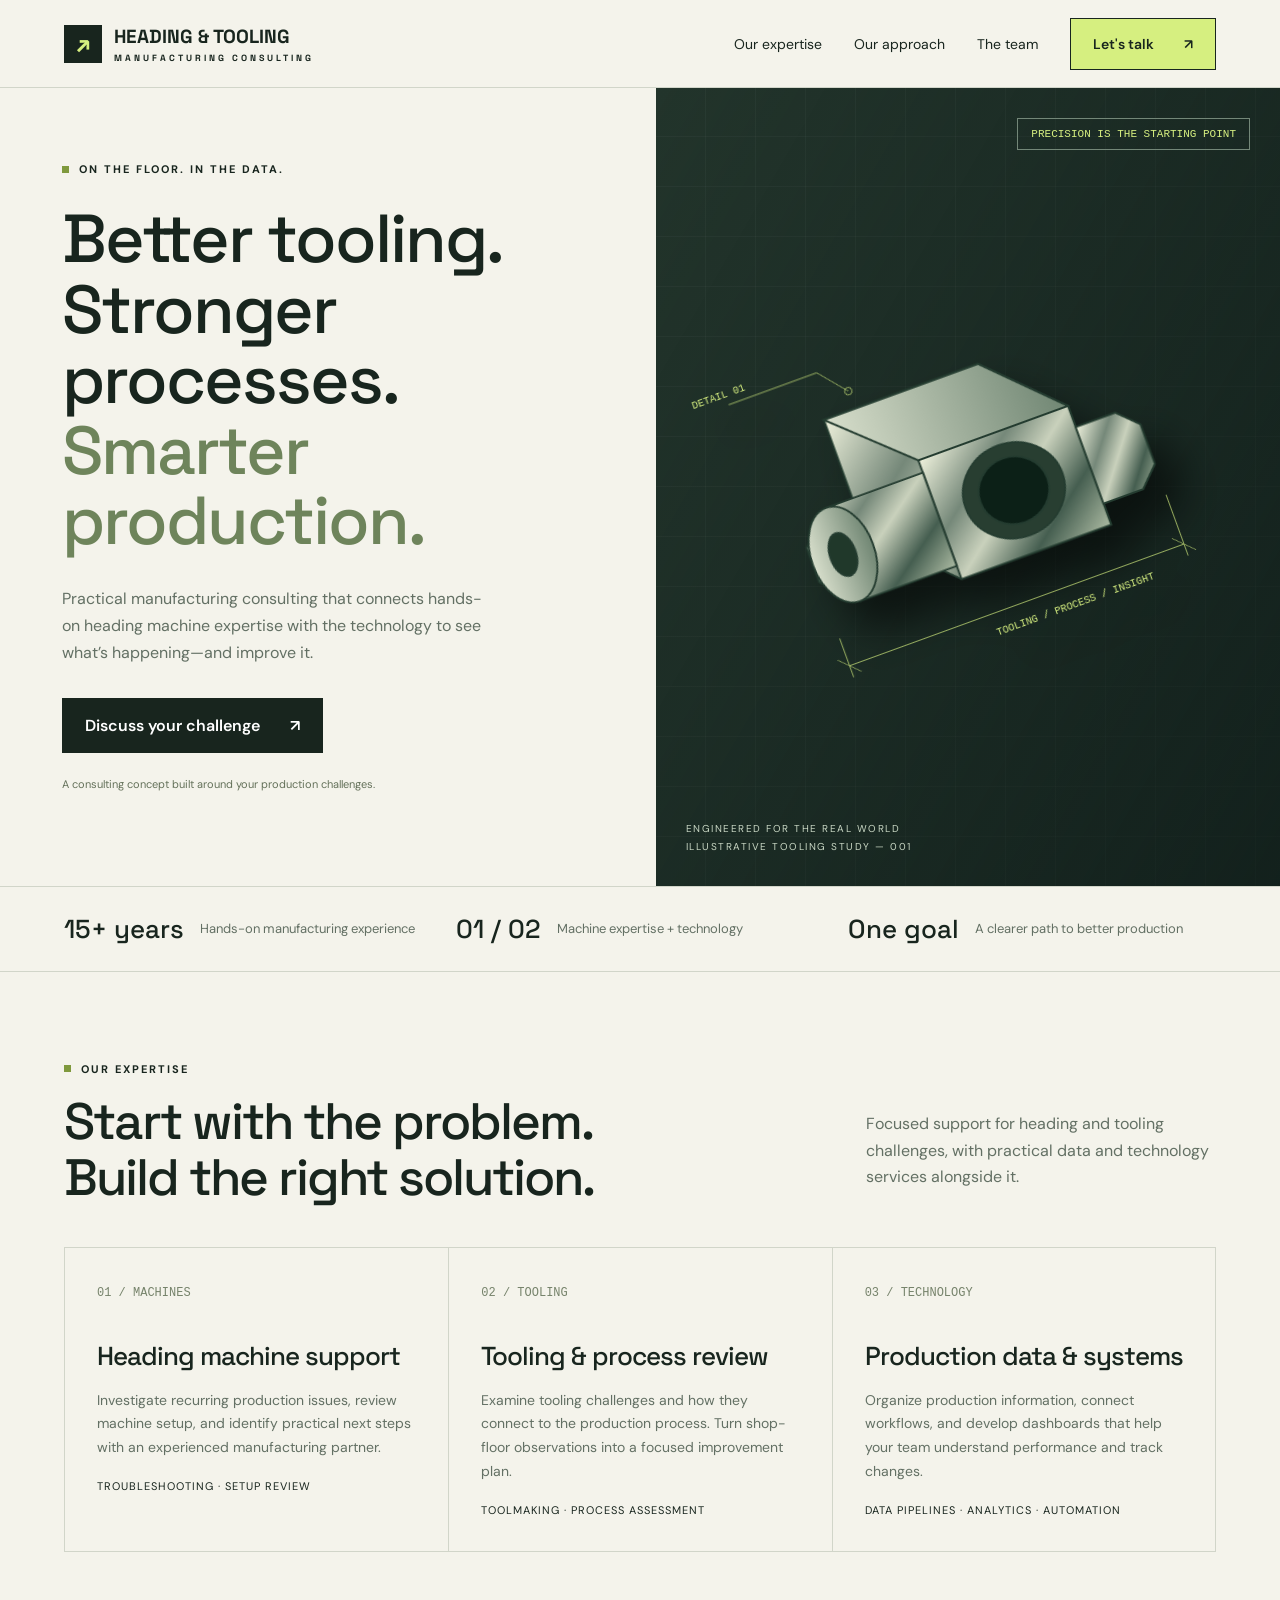
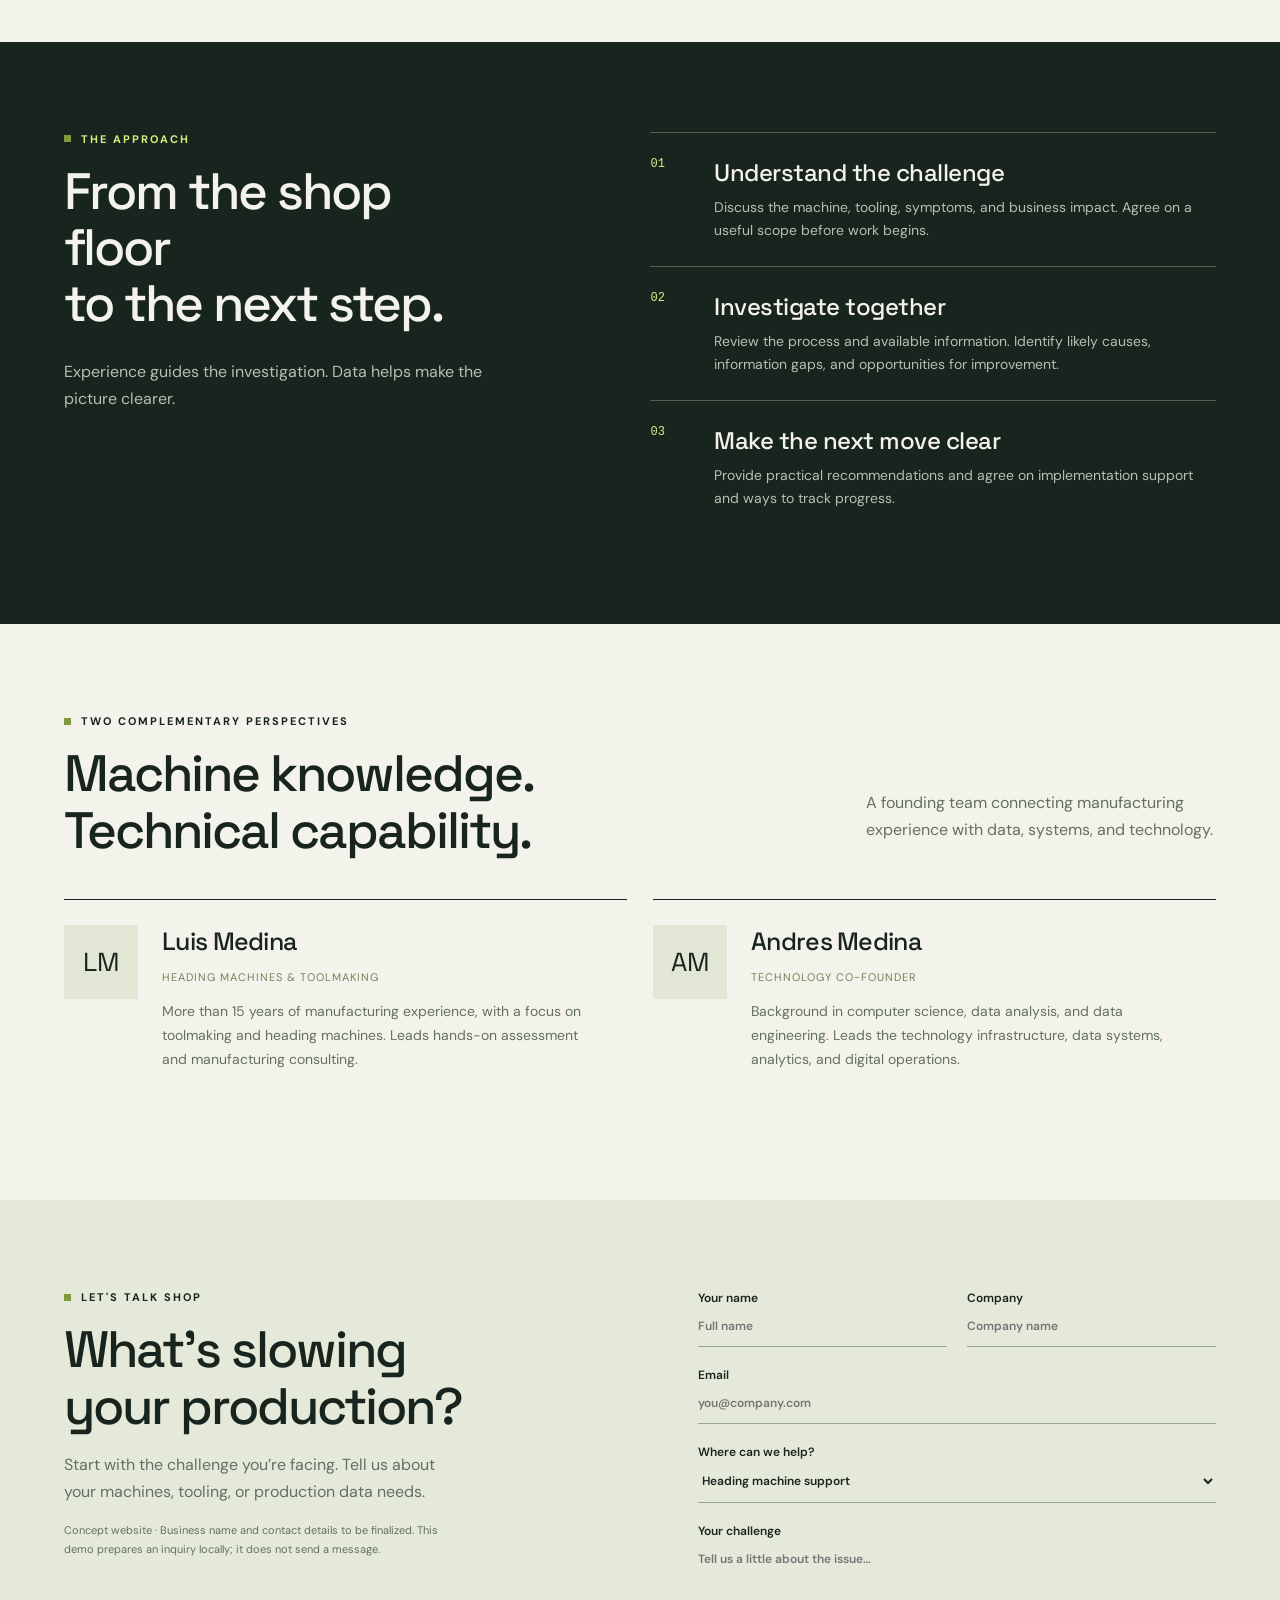
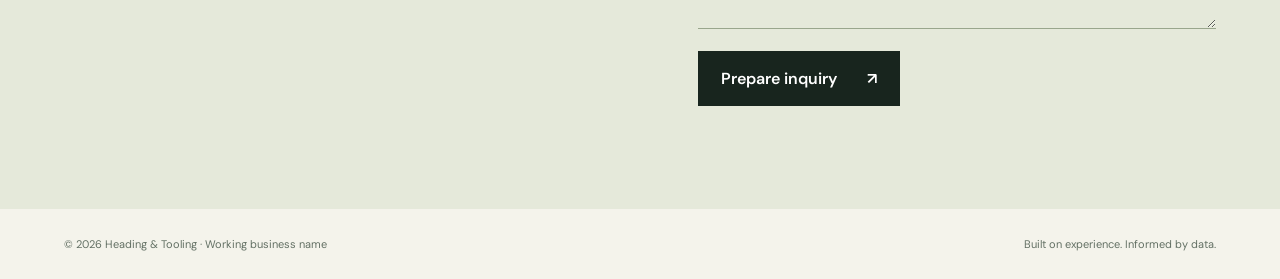
==== index.html @ 671099ca "Add index.html" ====
<!doctype html><html lang="en"><head><meta charset="utf-8"><meta name="viewport" content="width=device-width, initial-scale=1"><title>Heading & Tooling | Manufacturing Consulting</title><meta name="description" content="Hands-on heading and tooling expertise, paired with production data and practical technology."><style>
@import url('https://fonts.googleapis.com/css2?family=DM+Sans:wght@400;500;600;700&family=Space+Grotesk:wght@400;500;600;700&display=swap');
:root{--ink:#18251e;--paper:#f4f3eb;--lime:#d6ef80;--line:#d1d5c9;--muted:#637064}*{box-sizing:border-box}html{scroll-behavior:smooth;scroll-padding-top:95px}body{margin:0;background:var(--paper);color:var(--ink);font:16px 'DM Sans',Arial,sans-serif}a{color:inherit;text-decoration:none}button,input,select,textarea{font:inherit}header{height:88px;border-bottom:1px solid var(--line);display:flex;align-items:center;justify-content:space-between;padding:0 5%;background:var(--paper);position:sticky;top:0;z-index:10}.brand{display:flex;align-items:center;gap:12px;font:700 19px 'Space Grotesk',Arial}.mark{background:var(--ink);color:var(--lime);width:38px;height:38px;display:grid;place-items:center;font-size:24px}nav{display:flex;align-items:center;gap:32px;font-size:14px}.button{display:inline-flex;align-items:center;justify-content:space-between;gap:30px;background:var(--lime);border:1px solid var(--ink);padding:16px 22px;font-weight:600;cursor:pointer}.button.dark{background:var(--ink);color:white}.eyebrow{text-transform:uppercase;font-size:11px;letter-spacing:2px;font-weight:700;display:flex;gap:10px;align-items:center}.eyebrow:before{content:'';width:7px;height:7px;background:#7f993d}main{overflow:hidden}.hero{display:grid;grid-template-columns:1.05fr 1fr;min-height:670px}.intro{padding:74px 8% 60px 9.5%}h1,h2,h3{font-family:'Space Grotesk',Arial;letter-spacing:-2px;font-weight:500}h1{font-size:clamp(48px,5.3vw,82px);line-height:1.04;margin:28px 0}h1 em{font-style:normal;color:#6e845b}.intro p{color:var(--muted);max-width:420px;line-height:1.7;margin:0 0 32px}.hero-art{position:relative;background:#22342b;display:flex;align-items:center;justify-content:center;min-height:560px;overflow:hidden}.hero-art:before{content:'';position:absolute;inset:0;background:linear-gradient(120deg,transparent,#0b1715aa),repeating-linear-gradient(0deg,transparent,transparent 49px,#fff1 50px),repeating-linear-gradient(90deg,transparent,transparent 49px,#fff1 50px)}.technical{width:90%;max-width:600px;position:relative;transform:rotate(-20deg);filter:drop-shadow(18px 35px 20px #0008)}.art-label{position:absolute;left:30px;bottom:30px;color:#c9d7c4;font-size:10px;letter-spacing:1.5px;line-height:1.8}.art-tag{position:absolute;top:30px;right:30px;border:1px solid #738778;color:#d6ef80;padding:9px 13px;font:11px monospace}.strip{display:grid;grid-template-columns:repeat(3,1fr);border-top:1px solid var(--line);border-bottom:1px solid var(--line);padding:25px 5%;gap:24px}.strip div{display:flex;align-items:center;gap:16px;font-size:13px}.strip b{font:500 26px 'Space Grotesk';white-space:nowrap}.strip span{color:var(--muted)}section{padding:90px 5%}.section-top{display:flex;justify-content:space-between;gap:30px;align-items:end;margin-bottom:40px}h2{font-size:clamp(36px,4vw,54px);line-height:1.1;margin:18px 0 0}.section-top p{max-width:350px;color:var(--muted);line-height:1.65}.services{display:grid;grid-template-columns:repeat(3,1fr);border:1px solid var(--line)}.service{padding:32px;min-height:290px}.service+.service{border-left:1px solid var(--line)}.num{font:12px monospace;color:#76836b}.service h3{font-size:26px;letter-spacing:-1px;margin:38px 0 16px}.service p{color:var(--muted);font-size:14px;line-height:1.7}.service small{font-size:11px;text-transform:uppercase;letter-spacing:1px}.process{background:var(--ink);color:var(--paper);display:grid;grid-template-columns:1fr 1.2fr;gap:10%}.process h2{max-width:380px}.process .eyebrow{color:var(--lime)}.steps article{display:grid;grid-template-columns:40px 1fr;border-top:1px solid #506052;padding:24px 0;gap:24px}.steps h3{margin:0 0 8px;font-size:24px;letter-spacing:-.5px}.steps p{color:#b3c0b5;line-height:1.65;font-size:14px;margin:0}.steps .num{color:var(--lime)}.team-grid{display:grid;grid-template-columns:1fr 1fr;gap:26px}.person{border-top:1px solid var(--ink);padding:25px 0;display:grid;grid-template-columns:74px 1fr;gap:24px}.avatar{height:74px;background:#e1e6d5;display:grid;place-items:center;font:26px 'Space Grotesk'}.person h3{font-size:25px;letter-spacing:-.7px;margin:0 0 8px}.person .role{font-size:11px;letter-spacing:1px;text-transform:uppercase;color:#6e845b}.person p{color:var(--muted);line-height:1.7;font-size:14px;max-width:440px}.contact{background:#e5e9da;display:grid;grid-template-columns:1fr 1fr;gap:10%}.contact p{color:var(--muted);line-height:1.7;max-width:380px}.form-grid{display:grid;grid-template-columns:1fr 1fr;gap:20px}label{display:block;font-size:12px;font-weight:600}input,select,textarea{display:block;width:100%;border:0;border-bottom:1px solid #99a68c;background:transparent;border-radius:0;padding:12px 0;color:var(--ink);outline-offset:4px}textarea{min-height:90px;resize:vertical}.full{grid-column:1/-1}form .button{margin-top:22px}#status{font-size:13px;line-height:1.6}footer{padding:28px 5%;display:flex;justify-content:space-between;font-size:11px;color:var(--muted)}.note{font-size:11px!important;color:#64715a!important}.menu{display:none} @media(max-width:760px){header{height:74px}.brand{font-size:16px}nav{gap:14px}nav a:not(.button){display:none}nav .button{padding:12px;font-size:12px}.hero{grid-template-columns:1fr}.intro{padding:48px 6%}.hero-art{min-height:360px}.strip{grid-template-columns:1fr;padding:24px 6%;gap:18px}.strip b{min-width:90px}section{padding:60px 6%}.section-top{display:block}.services{grid-template-columns:1fr}.service{min-height:230px}.service+.service{border-left:0;border-top:1px solid var(--line)}.service h3{margin-top:25px}.process,.contact{grid-template-columns:1fr;gap:40px}.team-grid{grid-template-columns:1fr}footer{gap:20px;line-height:1.6}.person{grid-template-columns:55px 1fr}.avatar{height:55px}.form-grid{gap:15px}h1{font-size:56px}}
</style></head><body><header><a class="brand" href="#"><span class="mark">↗</span><span>HEADING & TOOLING<span style="display:block;font-size:9px;letter-spacing:3px;margin-top:3px">MANUFACTURING CONSULTING</span></span></a><nav aria-label="Main navigation"><a href="#services">Our expertise</a><a href="#approach">Our approach</a><a href="#team">The team</a><a class="button" href="#contact">Let's talk <span>↗</span></a></nav></header><main>
<div class="hero"><div class="intro"><div class="eyebrow">On the floor. In the data.</div><h1>Better tooling.<br>Stronger processes.<br><em>Smarter production.</em></h1><p>Practical manufacturing consulting that connects hands-on heading machine expertise with the technology to see what’s happening—and improve it.</p><a class="button dark" href="#contact">Discuss your challenge <span>↗</span></a><p class="note" style="margin-top:22px">A consulting concept built around your production challenges.</p></div><div class="hero-art" role="img" aria-label="Technical illustration of a machined tooling component"><div class="art-tag">PRECISION IS THE STARTING POINT</div><svg class="technical" viewBox="0 0 600 500" xmlns="http://www.w3.org/2000/svg"><defs><linearGradient id="metal" x1="0" y1="0" x2="1" y2="1"><stop stop-color="#eef1dc"/><stop offset=".3" stop-color="#758879"/><stop offset=".5" stop-color="#c9d1bc"/><stop offset=".75" stop-color="#455e50"/><stop offset="1" stop-color="#aab9a1"/></linearGradient><linearGradient id="face"><stop stop-color="#d7decb"/><stop offset="1" stop-color="#708673"/></linearGradient></defs><g stroke="#243c30" stroke-width="2"><path d="M180 130L355 130 430 205 430 340 260 340 180 260Z" fill="url(#metal)"/><path d="M180 130L260 205 430 205 355 130Z" fill="url(#face)"/><path d="M260 205H430V340H260Z" fill="url(#metal)"/><ellipse cx="345" cy="270" rx="55" ry="51" fill="#283e31"/><ellipse cx="345" cy="270" rx="38" ry="36" fill="#0c2017"/><path d="M150 219L260 219V325L150 325 116 291 116 252Z" fill="url(#metal)"/><ellipse cx="150" cy="272" rx="34" ry="53" fill="url(#face)"/><ellipse cx="150" cy="272" rx="14" ry="24" fill="#20382a"/><path d="M430 229H475L496 250V295L475 316H430Z" fill="url(#metal)"/></g><g fill="none" stroke="#d6ef80" stroke-width="1" opacity=".7"><path d="M116 355V399M496 330V399M116 386H496"/><path d="M106 376L126 396M486 376L506 396"/><path d="M215 110L190 80H90"/><circle cx="215" cy="110" r="4"/></g><g fill="#d6ef80" font-family="monospace" font-size="11"><text x="276" y="410">TOOLING / PROCESS / INSIGHT</text><text x="53" y="72">DETAIL 01</text></g></svg><div class="art-label">ENGINEERED FOR THE REAL WORLD<br>ILLUSTRATIVE TOOLING STUDY — 001</div></div></div>
<div class="strip"><div><b>15+ years</b><span>Hands-on manufacturing experience</span></div><div><b>01 / 02</b><span>Machine expertise + technology</span></div><div><b>One goal</b><span>A clearer path to better production</span></div></div>
<section id="services"><div class="section-top"><div><div class="eyebrow">Our expertise</div><h2>Start with the problem.<br>Build the right solution.</h2></div><p>Focused support for heading and tooling challenges, with practical data and technology services alongside it.</p></div><div class="services"><article class="service"><span class="num">01 / MACHINES</span><h3>Heading machine support</h3><p>Investigate recurring production issues, review machine setup, and identify practical next steps with an experienced manufacturing partner.</p><small>Troubleshooting · Setup review</small></article><article class="service"><span class="num">02 / TOOLING</span><h3>Tooling & process review</h3><p>Examine tooling challenges and how they connect to the production process. Turn shop-floor observations into a focused improvement plan.</p><small>Toolmaking · Process assessment</small></article><article class="service"><span class="num">03 / TECHNOLOGY</span><h3>Production data & systems</h3><p>Organize production information, connect workflows, and develop dashboards that help your team understand performance and track changes.</p><small>Data pipelines · Analytics · Automation</small></article></div></section>
<section class="process" id="approach"><div><div class="eyebrow">The approach</div><h2>From the shop floor<br>to the next step.</h2><p style="color:#b3c0b5;line-height:1.7;margin-top:25px">Experience guides the investigation. Data helps make the picture clearer.</p></div><div class="steps"><article><span class="num">01</span><div><h3>Understand the challenge</h3><p>Discuss the machine, tooling, symptoms, and business impact. Agree on a useful scope before work begins.</p></div></article><article><span class="num">02</span><div><h3>Investigate together</h3><p>Review the process and available information. Identify likely causes, information gaps, and opportunities for improvement.</p></div></article><article><span class="num">03</span><div><h3>Make the next move clear</h3><p>Provide practical recommendations and agree on implementation support and ways to track progress.</p></div></article></div></section>
<section id="team"><div class="section-top"><div><div class="eyebrow">Two complementary perspectives</div><h2>Machine knowledge.<br>Technical capability.</h2></div><p>A founding team connecting manufacturing experience with data, systems, and technology.</p></div><div class="team-grid"><article class="person"><div class="avatar">LM</div><div><h3>Luis Medina</h3><span class="role">Heading machines & toolmaking</span><p>More than 15 years of manufacturing experience, with a focus on toolmaking and heading machines. Leads hands-on assessment and manufacturing consulting.</p></div></article><article class="person"><div class="avatar">AM</div><div><h3>Andres Medina</h3><span class="role">Technology co-founder</span><p>Background in computer science, data analysis, and data engineering. Leads the technology infrastructure, data systems, analytics, and digital operations.</p></div></article></div></section>
<section class="contact" id="contact"><div><div class="eyebrow">Let's talk shop</div><h2>What’s slowing<br>your production?</h2><p>Start with the challenge you’re facing. Tell us about your machines, tooling, or production data needs.</p><p class="note">Concept website · Business name and contact details to be finalized. This demo prepares an inquiry locally; it does not send a message.</p></div><form id="inquiry"><div class="form-grid"><label>Your name<input name="name" autocomplete="name" required placeholder="Full name"></label><label>Company<input name="company" autocomplete="organization" required placeholder="Company name"></label><label class="full">Email<input name="email" type="email" autocomplete="email" required placeholder="you@company.com"></label><label class="full">Where can we help?<select name="service"><option>Heading machine support</option><option>Tooling & process review</option><option>Production data & systems</option><option>Something else</option></select></label><label class="full">Your challenge<textarea name="challenge" required placeholder="Tell us a little about the issue…"></textarea></label></div><button class="button dark" type="submit">Prepare inquiry <span>↗</span></button><p id="status" aria-live="polite"></p><button type="button" class="button" id="download" hidden style="display:none">Download inquiry ↓</button></form></section>
</main><footer><span>© 2026 Heading & Tooling · Working business name</span><span>Built on experience. Informed by data.</span></footer><script>let draft='';document.querySelector('#inquiry').addEventListener('submit',e=>{e.preventDefault();const d=new FormData(e.target);draft=['CONSULTATION INQUIRY','Name: '+d.get('name'),'Company: '+d.get('company'),'Email: '+d.get('email'),'Service: '+d.get('service'),'','Challenge:',d.get('challenge')].join('\n');document.querySelector('#status').textContent='Your inquiry is ready to download. Nothing has been sent.';const b=document.querySelector('#download');b.hidden=false;b.style.display='inline-flex'});document.querySelector('#download').addEventListener('click',()=>{const u=URL.createObjectURL(new Blob([draft],{type:'text/plain'}));const a=document.createElement('a');a.href=u;a.download='consultation-inquiry.txt';a.click();setTimeout(()=>URL.revokeObjectURL(u),1000)});</script></body></html>
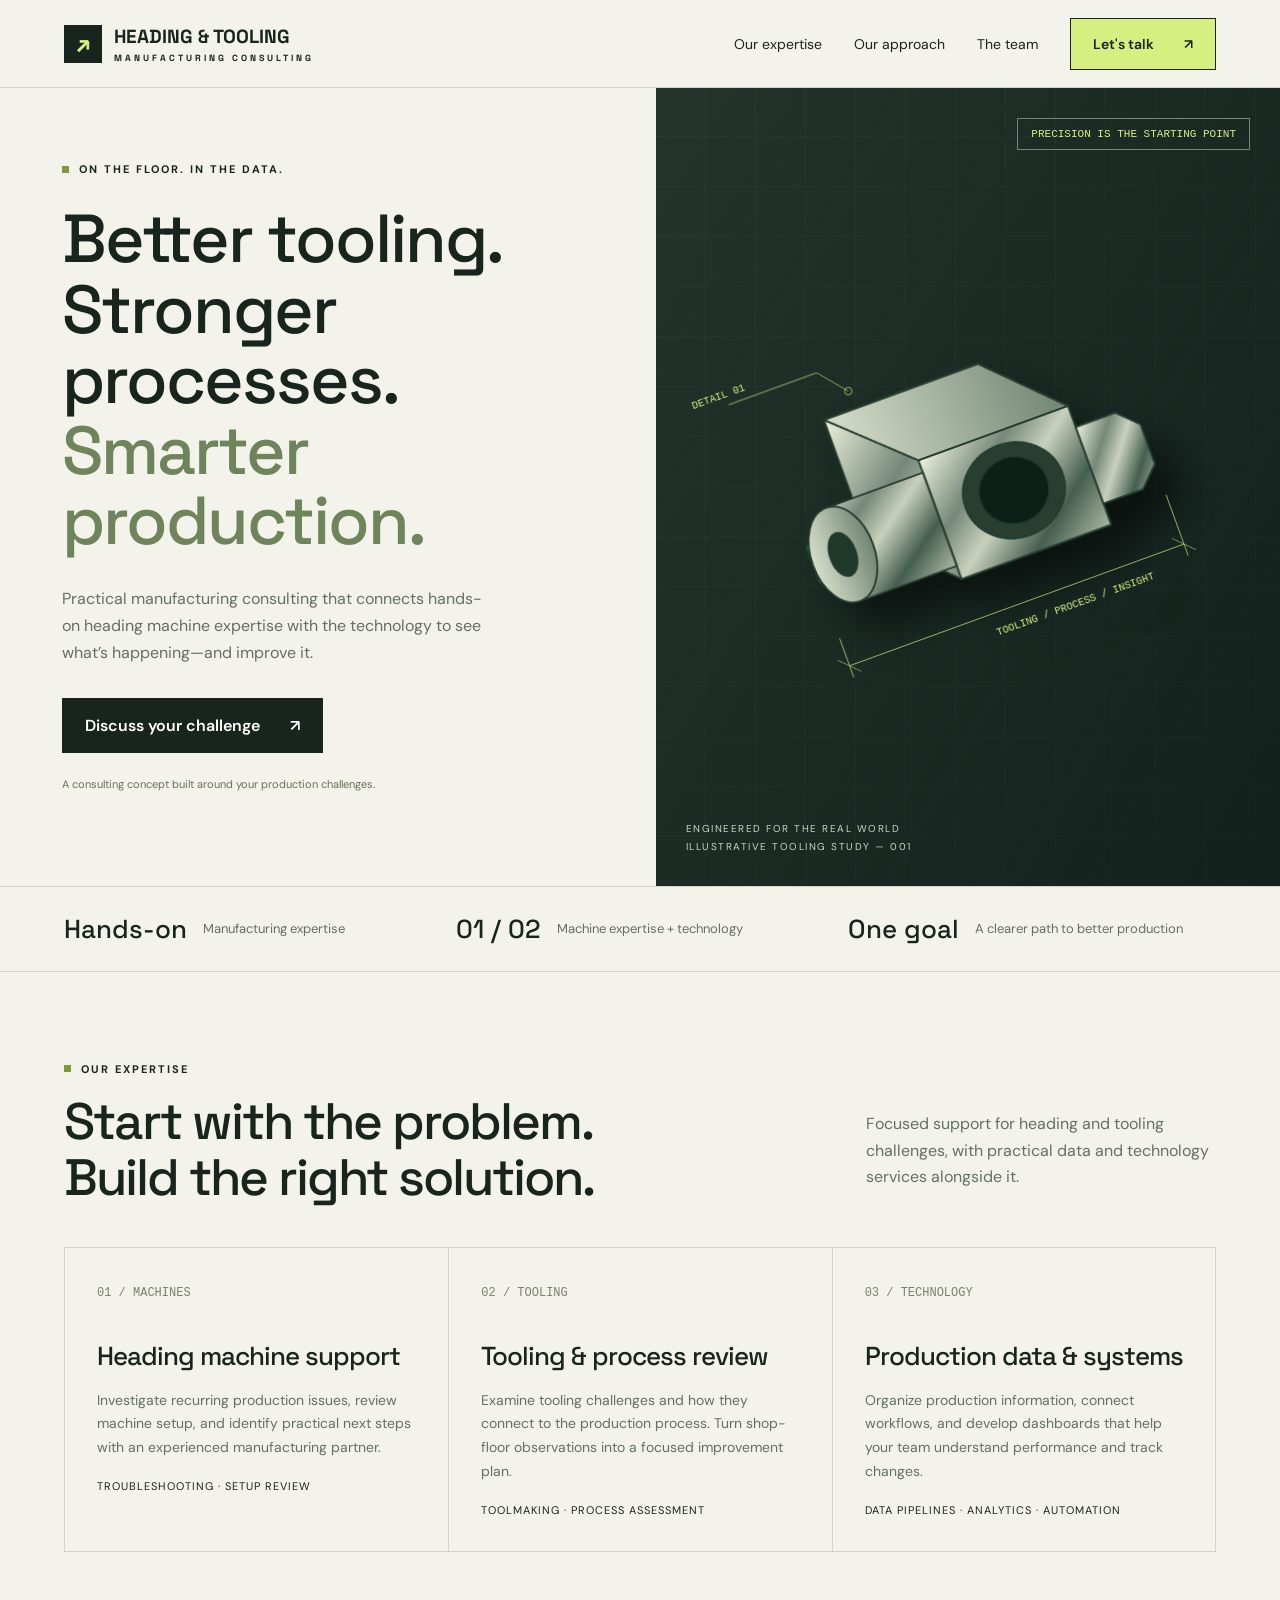
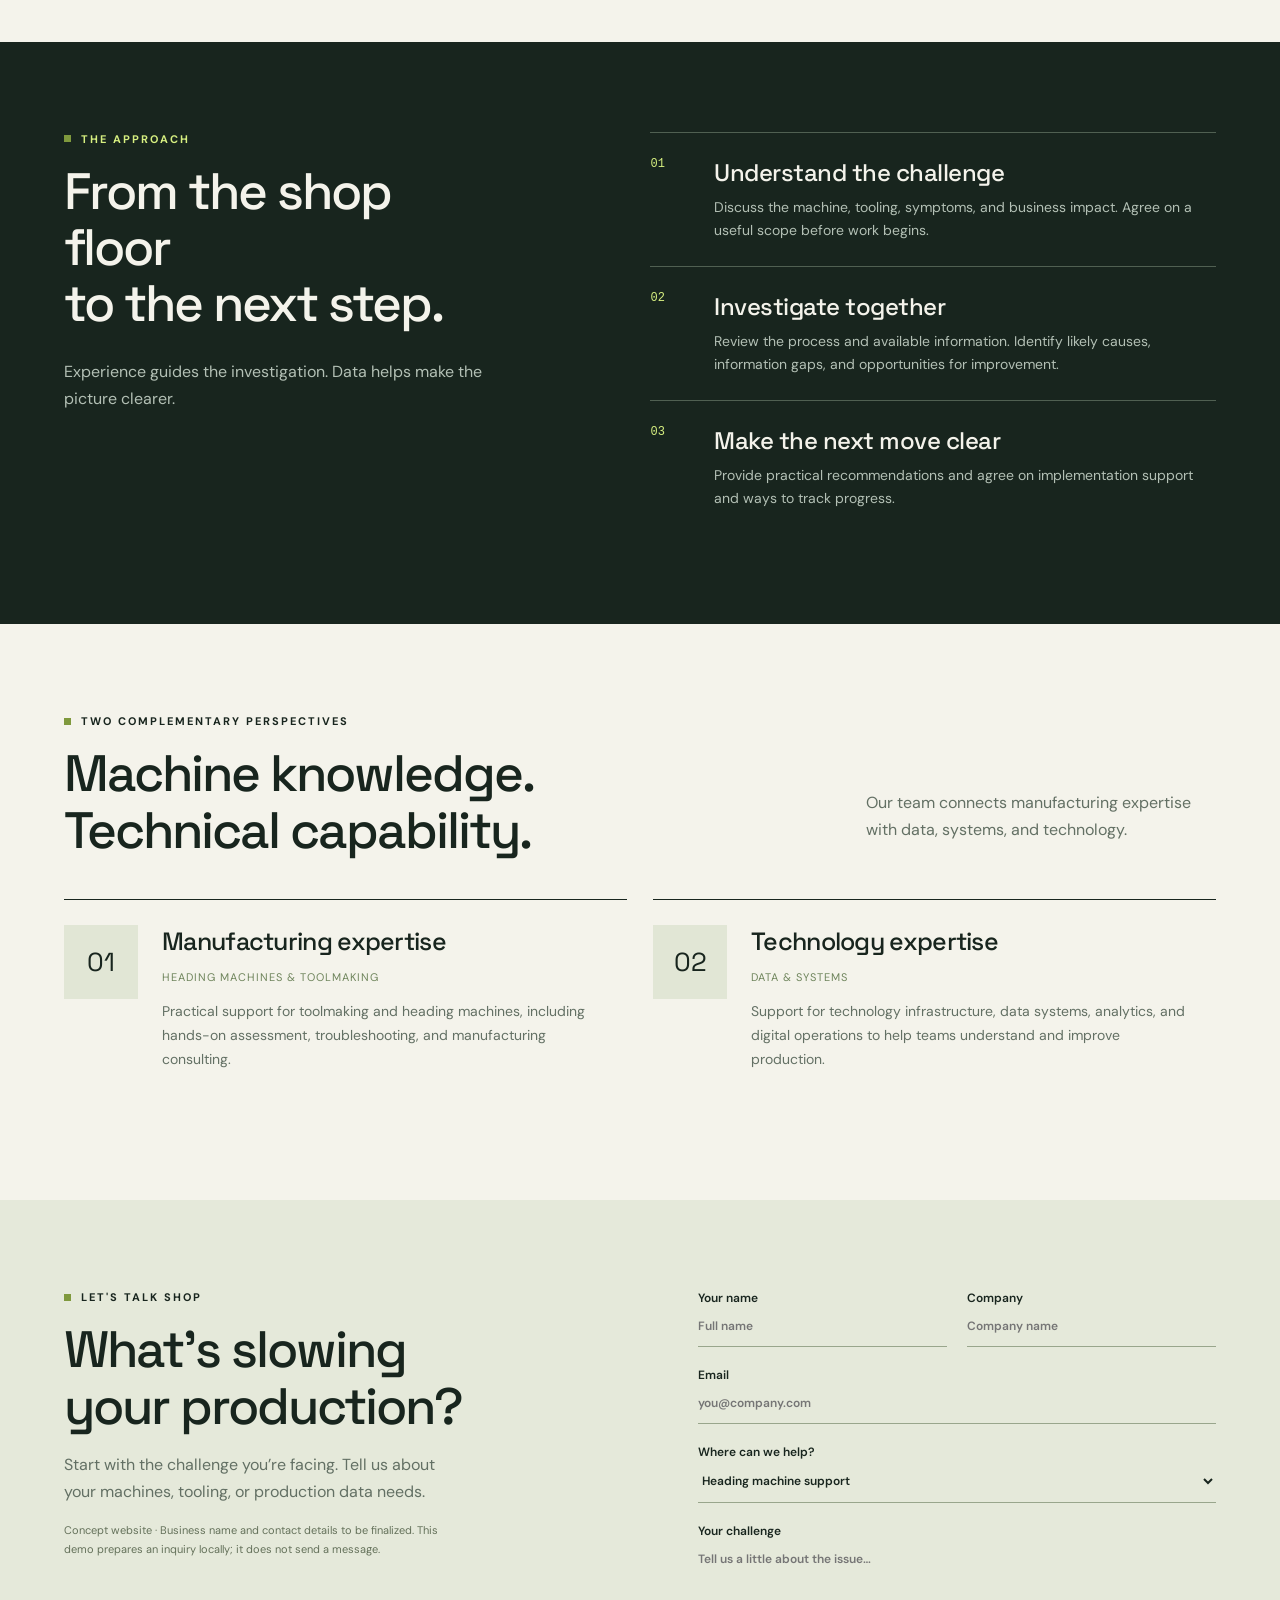
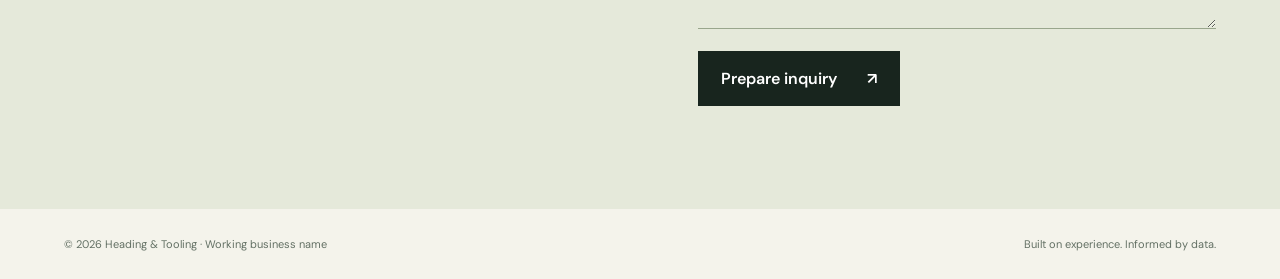
==== commit e24927db: "Replace personal team details with role-based descriptions" ====
--- a/index.html
+++ b/index.html
@@ -3,9 +3,9 @@
 :root{--ink:#18251e;--paper:#f4f3eb;--lime:#d6ef80;--line:#d1d5c9;--muted:#637064}*{box-sizing:border-box}html{scroll-behavior:smooth;scroll-padding-top:95px}body{margin:0;background:var(--paper);color:var(--ink);font:16px 'DM Sans',Arial,sans-serif}a{color:inherit;text-decoration:none}button,input,select,textarea{font:inherit}header{height:88px;border-bottom:1px solid var(--line);display:flex;align-items:center;justify-content:space-between;padding:0 5%;background:var(--paper);position:sticky;top:0;z-index:10}.brand{display:flex;align-items:center;gap:12px;font:700 19px 'Space Grotesk',Arial}.mark{background:var(--ink);color:var(--lime);width:38px;height:38px;display:grid;place-items:center;font-size:24px}nav{display:flex;align-items:center;gap:32px;font-size:14px}.button{display:inline-flex;align-items:center;justify-content:space-between;gap:30px;background:var(--lime);border:1px solid var(--ink);padding:16px 22px;font-weight:600;cursor:pointer}.button.dark{background:var(--ink);color:white}.eyebrow{text-transform:uppercase;font-size:11px;letter-spacing:2px;font-weight:700;display:flex;gap:10px;align-items:center}.eyebrow:before{content:'';width:7px;height:7px;background:#7f993d}main{overflow:hidden}.hero{display:grid;grid-template-columns:1.05fr 1fr;min-height:670px}.intro{padding:74px 8% 60px 9.5%}h1,h2,h3{font-family:'Space Grotesk',Arial;letter-spacing:-2px;font-weight:500}h1{font-size:clamp(48px,5.3vw,82px);line-height:1.04;margin:28px 0}h1 em{font-style:normal;color:#6e845b}.intro p{color:var(--muted);max-width:420px;line-height:1.7;margin:0 0 32px}.hero-art{position:relative;background:#22342b;display:flex;align-items:center;justify-content:center;min-height:560px;overflow:hidden}.hero-art:before{content:'';position:absolute;inset:0;background:linear-gradient(120deg,transparent,#0b1715aa),repeating-linear-gradient(0deg,transparent,transparent 49px,#fff1 50px),repeating-linear-gradient(90deg,transparent,transparent 49px,#fff1 50px)}.technical{width:90%;max-width:600px;position:relative;transform:rotate(-20deg);filter:drop-shadow(18px 35px 20px #0008)}.art-label{position:absolute;left:30px;bottom:30px;color:#c9d7c4;font-size:10px;letter-spacing:1.5px;line-height:1.8}.art-tag{position:absolute;top:30px;right:30px;border:1px solid #738778;color:#d6ef80;padding:9px 13px;font:11px monospace}.strip{display:grid;grid-template-columns:repeat(3,1fr);border-top:1px solid var(--line);border-bottom:1px solid var(--line);padding:25px 5%;gap:24px}.strip div{display:flex;align-items:center;gap:16px;font-size:13px}.strip b{font:500 26px 'Space Grotesk';white-space:nowrap}.strip span{color:var(--muted)}section{padding:90px 5%}.section-top{display:flex;justify-content:space-between;gap:30px;align-items:end;margin-bottom:40px}h2{font-size:clamp(36px,4vw,54px);line-height:1.1;margin:18px 0 0}.section-top p{max-width:350px;color:var(--muted);line-height:1.65}.services{display:grid;grid-template-columns:repeat(3,1fr);border:1px solid var(--line)}.service{padding:32px;min-height:290px}.service+.service{border-left:1px solid var(--line)}.num{font:12px monospace;color:#76836b}.service h3{font-size:26px;letter-spacing:-1px;margin:38px 0 16px}.service p{color:var(--muted);font-size:14px;line-height:1.7}.service small{font-size:11px;text-transform:uppercase;letter-spacing:1px}.process{background:var(--ink);color:var(--paper);display:grid;grid-template-columns:1fr 1.2fr;gap:10%}.process h2{max-width:380px}.process .eyebrow{color:var(--lime)}.steps article{display:grid;grid-template-columns:40px 1fr;border-top:1px solid #506052;padding:24px 0;gap:24px}.steps h3{margin:0 0 8px;font-size:24px;letter-spacing:-.5px}.steps p{color:#b3c0b5;line-height:1.65;font-size:14px;margin:0}.steps .num{color:var(--lime)}.team-grid{display:grid;grid-template-columns:1fr 1fr;gap:26px}.person{border-top:1px solid var(--ink);padding:25px 0;display:grid;grid-template-columns:74px 1fr;gap:24px}.avatar{height:74px;background:#e1e6d5;display:grid;place-items:center;font:26px 'Space Grotesk'}.person h3{font-size:25px;letter-spacing:-.7px;margin:0 0 8px}.person .role{font-size:11px;letter-spacing:1px;text-transform:uppercase;color:#6e845b}.person p{color:var(--muted);line-height:1.7;font-size:14px;max-width:440px}.contact{background:#e5e9da;display:grid;grid-template-columns:1fr 1fr;gap:10%}.contact p{color:var(--muted);line-height:1.7;max-width:380px}.form-grid{display:grid;grid-template-columns:1fr 1fr;gap:20px}label{display:block;font-size:12px;font-weight:600}input,select,textarea{display:block;width:100%;border:0;border-bottom:1px solid #99a68c;background:transparent;border-radius:0;padding:12px 0;color:var(--ink);outline-offset:4px}textarea{min-height:90px;resize:vertical}.full{grid-column:1/-1}form .button{margin-top:22px}#status{font-size:13px;line-height:1.6}footer{padding:28px 5%;display:flex;justify-content:space-between;font-size:11px;color:var(--muted)}.note{font-size:11px!important;color:#64715a!important}.menu{display:none} @media(max-width:760px){header{height:74px}.brand{font-size:16px}nav{gap:14px}nav a:not(.button){display:none}nav .button{padding:12px;font-size:12px}.hero{grid-template-columns:1fr}.intro{padding:48px 6%}.hero-art{min-height:360px}.strip{grid-template-columns:1fr;padding:24px 6%;gap:18px}.strip b{min-width:90px}section{padding:60px 6%}.section-top{display:block}.services{grid-template-columns:1fr}.service{min-height:230px}.service+.service{border-left:0;border-top:1px solid var(--line)}.service h3{margin-top:25px}.process,.contact{grid-template-columns:1fr;gap:40px}.team-grid{grid-template-columns:1fr}footer{gap:20px;line-height:1.6}.person{grid-template-columns:55px 1fr}.avatar{height:55px}.form-grid{gap:15px}h1{font-size:56px}}
 </style></head><body><header><a class="brand" href="#"><span class="mark">↗</span><span>HEADING & TOOLING<span style="display:block;font-size:9px;letter-spacing:3px;margin-top:3px">MANUFACTURING CONSULTING</span></span></a><nav aria-label="Main navigation"><a href="#services">Our expertise</a><a href="#approach">Our approach</a><a href="#team">The team</a><a class="button" href="#contact">Let's talk <span>↗</span></a></nav></header><main>
 <div class="hero"><div class="intro"><div class="eyebrow">On the floor. In the data.</div><h1>Better tooling.<br>Stronger processes.<br><em>Smarter production.</em></h1><p>Practical manufacturing consulting that connects hands-on heading machine expertise with the technology to see what’s happening—and improve it.</p><a class="button dark" href="#contact">Discuss your challenge <span>↗</span></a><p class="note" style="margin-top:22px">A consulting concept built around your production challenges.</p></div><div class="hero-art" role="img" aria-label="Technical illustration of a machined tooling component"><div class="art-tag">PRECISION IS THE STARTING POINT</div><svg class="technical" viewBox="0 0 600 500" xmlns="http://www.w3.org/2000/svg"><defs><linearGradient id="metal" x1="0" y1="0" x2="1" y2="1"><stop stop-color="#eef1dc"/><stop offset=".3" stop-color="#758879"/><stop offset=".5" stop-color="#c9d1bc"/><stop offset=".75" stop-color="#455e50"/><stop offset="1" stop-color="#aab9a1"/></linearGradient><linearGradient id="face"><stop stop-color="#d7decb"/><stop offset="1" stop-color="#708673"/></linearGradient></defs><g stroke="#243c30" stroke-width="2"><path d="M180 130L355 130 430 205 430 340 260 340 180 260Z" fill="url(#metal)"/><path d="M180 130L260 205 430 205 355 130Z" fill="url(#face)"/><path d="M260 205H430V340H260Z" fill="url(#metal)"/><ellipse cx="345" cy="270" rx="55" ry="51" fill="#283e31"/><ellipse cx="345" cy="270" rx="38" ry="36" fill="#0c2017"/><path d="M150 219L260 219V325L150 325 116 291 116 252Z" fill="url(#metal)"/><ellipse cx="150" cy="272" rx="34" ry="53" fill="url(#face)"/><ellipse cx="150" cy="272" rx="14" ry="24" fill="#20382a"/><path d="M430 229H475L496 250V295L475 316H430Z" fill="url(#metal)"/></g><g fill="none" stroke="#d6ef80" stroke-width="1" opacity=".7"><path d="M116 355V399M496 330V399M116 386H496"/><path d="M106 376L126 396M486 376L506 396"/><path d="M215 110L190 80H90"/><circle cx="215" cy="110" r="4"/></g><g fill="#d6ef80" font-family="monospace" font-size="11"><text x="276" y="410">TOOLING / PROCESS / INSIGHT</text><text x="53" y="72">DETAIL 01</text></g></svg><div class="art-label">ENGINEERED FOR THE REAL WORLD<br>ILLUSTRATIVE TOOLING STUDY — 001</div></div></div>
-<div class="strip"><div><b>15+ years</b><span>Hands-on manufacturing experience</span></div><div><b>01 / 02</b><span>Machine expertise + technology</span></div><div><b>One goal</b><span>A clearer path to better production</span></div></div>
+<div class="strip"><div><b>Hands-on</b><span>Manufacturing expertise</span></div><div><b>01 / 02</b><span>Machine expertise + technology</span></div><div><b>One goal</b><span>A clearer path to better production</span></div></div>
 <section id="services"><div class="section-top"><div><div class="eyebrow">Our expertise</div><h2>Start with the problem.<br>Build the right solution.</h2></div><p>Focused support for heading and tooling challenges, with practical data and technology services alongside it.</p></div><div class="services"><article class="service"><span class="num">01 / MACHINES</span><h3>Heading machine support</h3><p>Investigate recurring production issues, review machine setup, and identify practical next steps with an experienced manufacturing partner.</p><small>Troubleshooting · Setup review</small></article><article class="service"><span class="num">02 / TOOLING</span><h3>Tooling & process review</h3><p>Examine tooling challenges and how they connect to the production process. Turn shop-floor observations into a focused improvement plan.</p><small>Toolmaking · Process assessment</small></article><article class="service"><span class="num">03 / TECHNOLOGY</span><h3>Production data & systems</h3><p>Organize production information, connect workflows, and develop dashboards that help your team understand performance and track changes.</p><small>Data pipelines · Analytics · Automation</small></article></div></section>
 <section class="process" id="approach"><div><div class="eyebrow">The approach</div><h2>From the shop floor<br>to the next step.</h2><p style="color:#b3c0b5;line-height:1.7;margin-top:25px">Experience guides the investigation. Data helps make the picture clearer.</p></div><div class="steps"><article><span class="num">01</span><div><h3>Understand the challenge</h3><p>Discuss the machine, tooling, symptoms, and business impact. Agree on a useful scope before work begins.</p></div></article><article><span class="num">02</span><div><h3>Investigate together</h3><p>Review the process and available information. Identify likely causes, information gaps, and opportunities for improvement.</p></div></article><article><span class="num">03</span><div><h3>Make the next move clear</h3><p>Provide practical recommendations and agree on implementation support and ways to track progress.</p></div></article></div></section>
-<section id="team"><div class="section-top"><div><div class="eyebrow">Two complementary perspectives</div><h2>Machine knowledge.<br>Technical capability.</h2></div><p>A founding team connecting manufacturing experience with data, systems, and technology.</p></div><div class="team-grid"><article class="person"><div class="avatar">LM</div><div><h3>Luis Medina</h3><span class="role">Heading machines & toolmaking</span><p>More than 15 years of manufacturing experience, with a focus on toolmaking and heading machines. Leads hands-on assessment and manufacturing consulting.</p></div></article><article class="person"><div class="avatar">AM</div><div><h3>Andres Medina</h3><span class="role">Technology co-founder</span><p>Background in computer science, data analysis, and data engineering. Leads the technology infrastructure, data systems, analytics, and digital operations.</p></div></article></div></section>
+<section id="team"><div class="section-top"><div><div class="eyebrow">Two complementary perspectives</div><h2>Machine knowledge.<br>Technical capability.</h2></div><p>Our team connects manufacturing expertise with data, systems, and technology.</p></div><div class="team-grid"><article class="person"><div class="avatar" aria-hidden="true">01</div><div><h3>Manufacturing expertise</h3><span class="role">Heading machines & toolmaking</span><p>Practical support for toolmaking and heading machines, including hands-on assessment, troubleshooting, and manufacturing consulting.</p></div></article><article class="person"><div class="avatar" aria-hidden="true">02</div><div><h3>Technology expertise</h3><span class="role">Data & systems</span><p>Support for technology infrastructure, data systems, analytics, and digital operations to help teams understand and improve production.</p></div></article></div></section>
 <section class="contact" id="contact"><div><div class="eyebrow">Let's talk shop</div><h2>What’s slowing<br>your production?</h2><p>Start with the challenge you’re facing. Tell us about your machines, tooling, or production data needs.</p><p class="note">Concept website · Business name and contact details to be finalized. This demo prepares an inquiry locally; it does not send a message.</p></div><form id="inquiry"><div class="form-grid"><label>Your name<input name="name" autocomplete="name" required placeholder="Full name"></label><label>Company<input name="company" autocomplete="organization" required placeholder="Company name"></label><label class="full">Email<input name="email" type="email" autocomplete="email" required placeholder="you@company.com"></label><label class="full">Where can we help?<select name="service"><option>Heading machine support</option><option>Tooling & process review</option><option>Production data & systems</option><option>Something else</option></select></label><label class="full">Your challenge<textarea name="challenge" required placeholder="Tell us a little about the issue…"></textarea></label></div><button class="button dark" type="submit">Prepare inquiry <span>↗</span></button><p id="status" aria-live="polite"></p><button type="button" class="button" id="download" hidden style="display:none">Download inquiry ↓</button></form></section>
 </main><footer><span>© 2026 Heading & Tooling · Working business name</span><span>Built on experience. Informed by data.</span></footer><script>let draft='';document.querySelector('#inquiry').addEventListener('submit',e=>{e.preventDefault();const d=new FormData(e.target);draft=['CONSULTATION INQUIRY','Name: '+d.get('name'),'Company: '+d.get('company'),'Email: '+d.get('email'),'Service: '+d.get('service'),'','Challenge:',d.get('challenge')].join('\n');document.querySelector('#status').textContent='Your inquiry is ready to download. Nothing has been sent.';const b=document.querySelector('#download');b.hidden=false;b.style.display='inline-flex'});document.querySelector('#download').addEventListener('click',()=>{const u=URL.createObjectURL(new Blob([draft],{type:'text/plain'}));const a=document.createElement('a');a.href=u;a.download='consultation-inquiry.txt';a.click();setTimeout(()=>URL.revokeObjectURL(u),1000)});</script></body></html>
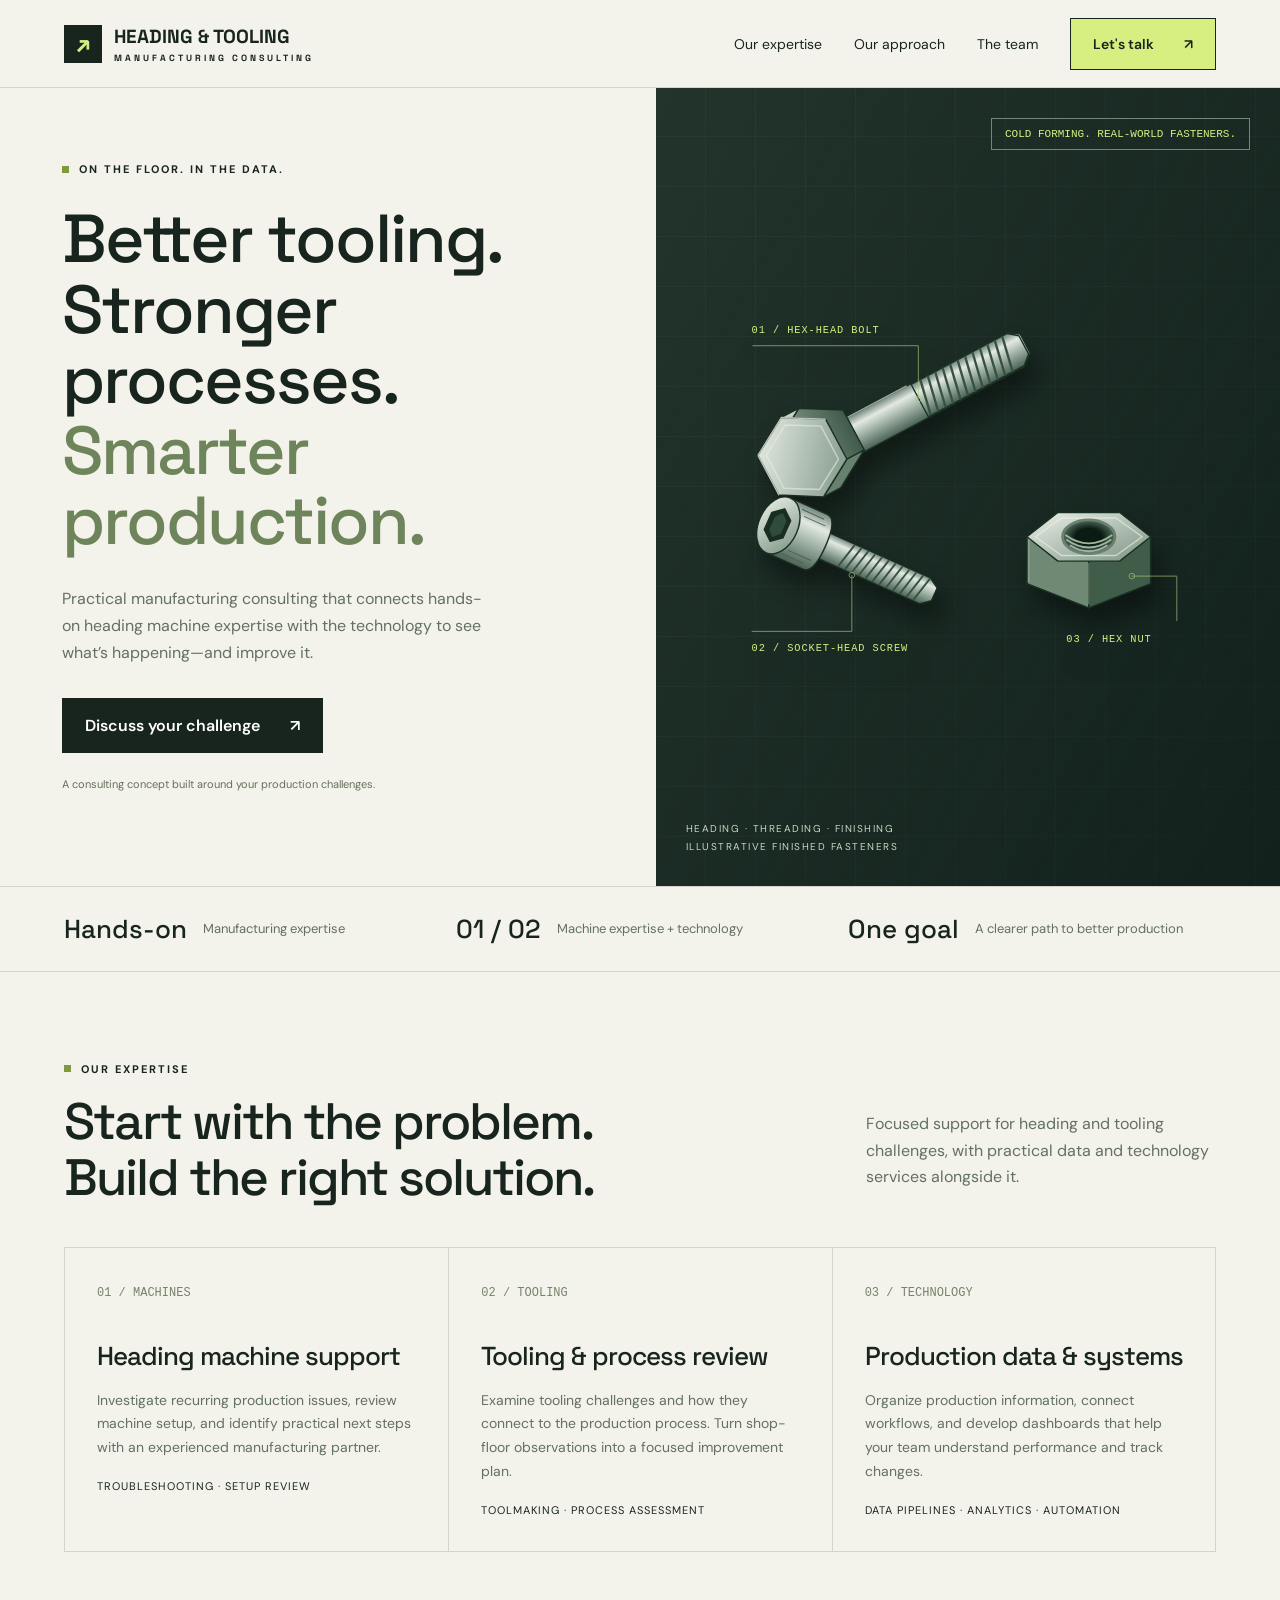
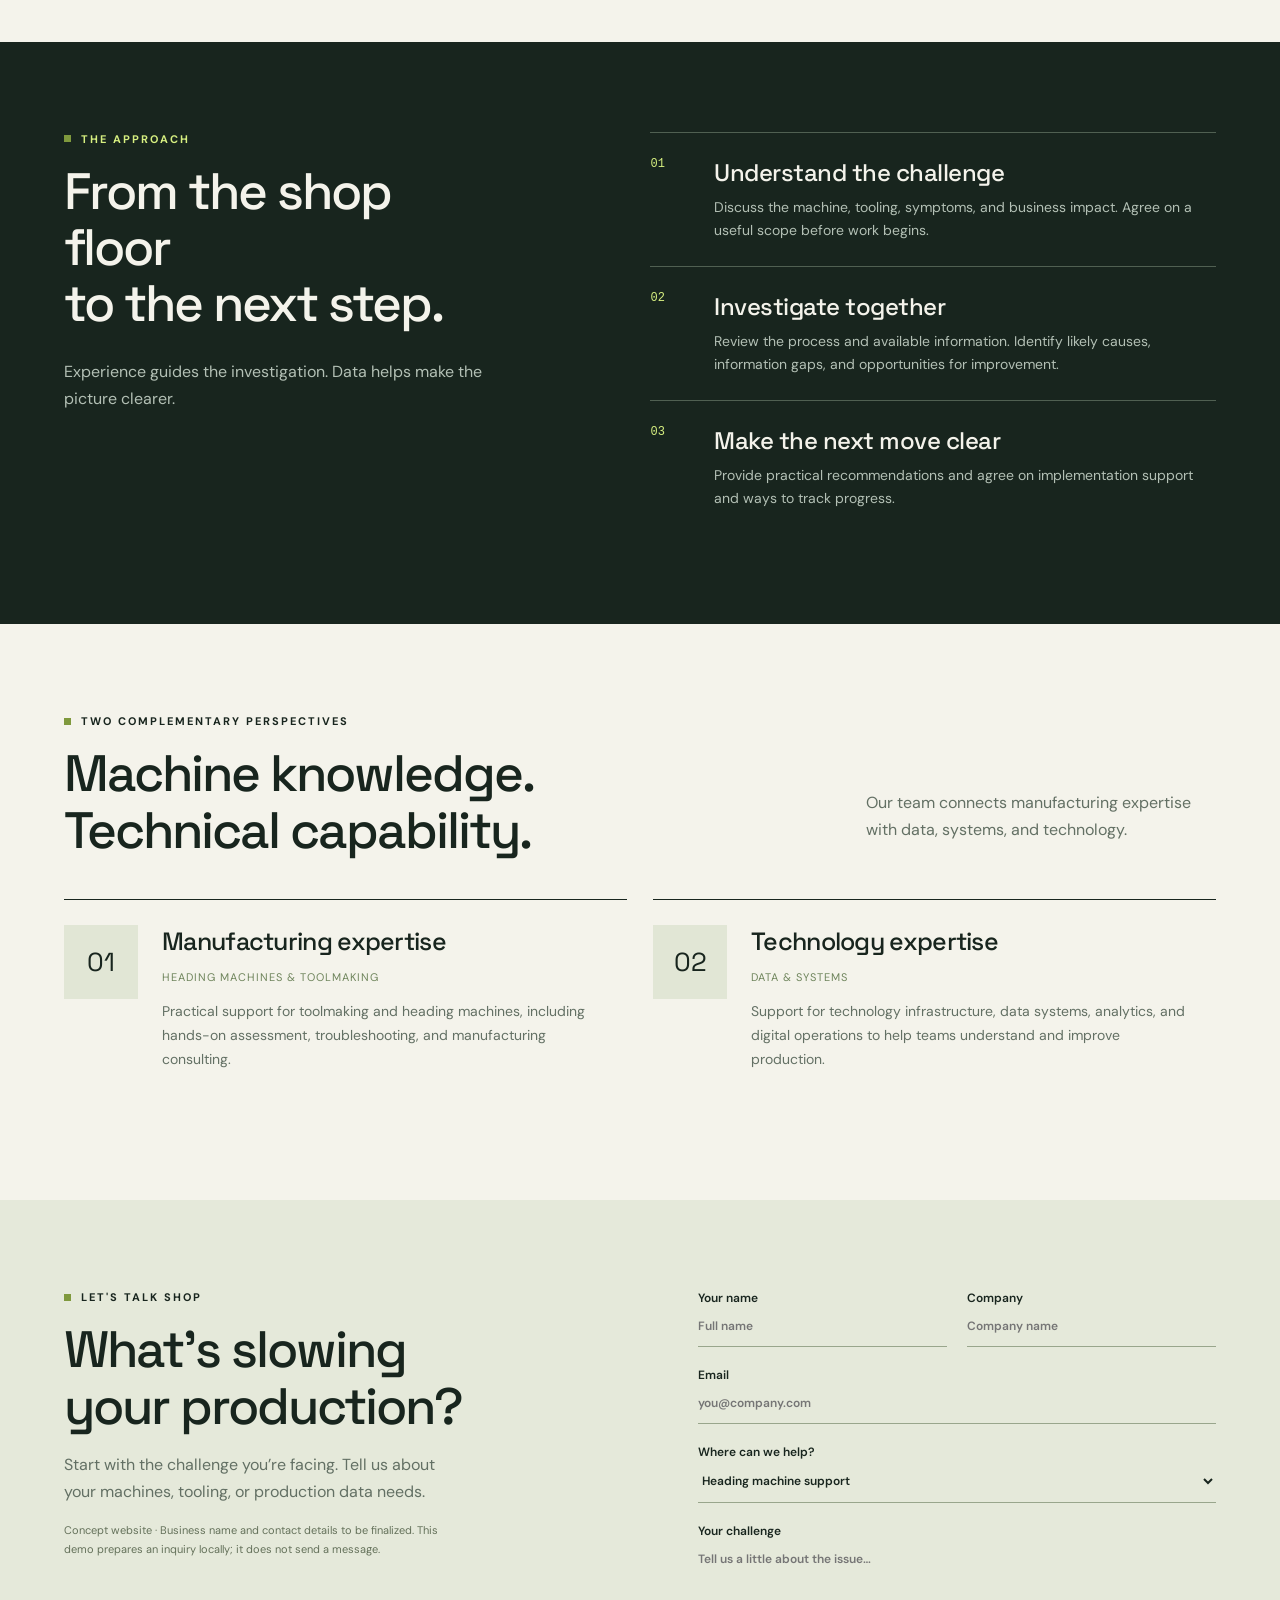
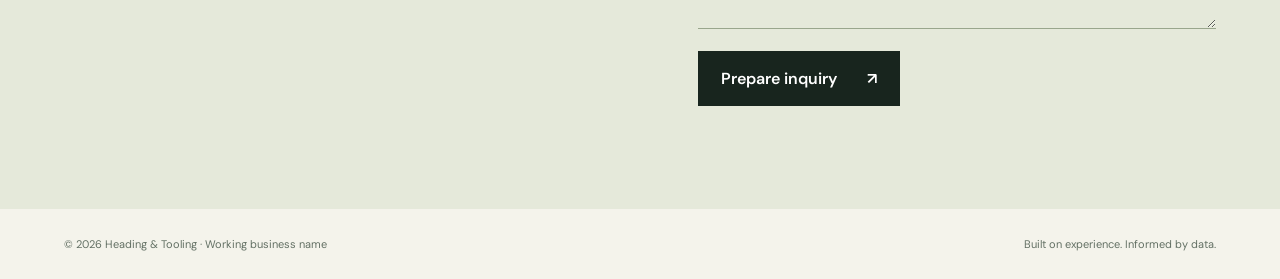
==== commit 46469e64: "Replace abstract tooling artwork with representative fasteners" ====
--- a/index.html
+++ b/index.html
@@ -1,8 +1,53 @@
 <!doctype html><html lang="en"><head><meta charset="utf-8"><meta name="viewport" content="width=device-width, initial-scale=1"><title>Heading & Tooling | Manufacturing Consulting</title><meta name="description" content="Hands-on heading and tooling expertise, paired with production data and practical technology."><style>
 @import url('https://fonts.googleapis.com/css2?family=DM+Sans:wght@400;500;600;700&family=Space+Grotesk:wght@400;500;600;700&display=swap');
-:root{--ink:#18251e;--paper:#f4f3eb;--lime:#d6ef80;--line:#d1d5c9;--muted:#637064}*{box-sizing:border-box}html{scroll-behavior:smooth;scroll-padding-top:95px}body{margin:0;background:var(--paper);color:var(--ink);font:16px 'DM Sans',Arial,sans-serif}a{color:inherit;text-decoration:none}button,input,select,textarea{font:inherit}header{height:88px;border-bottom:1px solid var(--line);display:flex;align-items:center;justify-content:space-between;padding:0 5%;background:var(--paper);position:sticky;top:0;z-index:10}.brand{display:flex;align-items:center;gap:12px;font:700 19px 'Space Grotesk',Arial}.mark{background:var(--ink);color:var(--lime);width:38px;height:38px;display:grid;place-items:center;font-size:24px}nav{display:flex;align-items:center;gap:32px;font-size:14px}.button{display:inline-flex;align-items:center;justify-content:space-between;gap:30px;background:var(--lime);border:1px solid var(--ink);padding:16px 22px;font-weight:600;cursor:pointer}.button.dark{background:var(--ink);color:white}.eyebrow{text-transform:uppercase;font-size:11px;letter-spacing:2px;font-weight:700;display:flex;gap:10px;align-items:center}.eyebrow:before{content:'';width:7px;height:7px;background:#7f993d}main{overflow:hidden}.hero{display:grid;grid-template-columns:1.05fr 1fr;min-height:670px}.intro{padding:74px 8% 60px 9.5%}h1,h2,h3{font-family:'Space Grotesk',Arial;letter-spacing:-2px;font-weight:500}h1{font-size:clamp(48px,5.3vw,82px);line-height:1.04;margin:28px 0}h1 em{font-style:normal;color:#6e845b}.intro p{color:var(--muted);max-width:420px;line-height:1.7;margin:0 0 32px}.hero-art{position:relative;background:#22342b;display:flex;align-items:center;justify-content:center;min-height:560px;overflow:hidden}.hero-art:before{content:'';position:absolute;inset:0;background:linear-gradient(120deg,transparent,#0b1715aa),repeating-linear-gradient(0deg,transparent,transparent 49px,#fff1 50px),repeating-linear-gradient(90deg,transparent,transparent 49px,#fff1 50px)}.technical{width:90%;max-width:600px;position:relative;transform:rotate(-20deg);filter:drop-shadow(18px 35px 20px #0008)}.art-label{position:absolute;left:30px;bottom:30px;color:#c9d7c4;font-size:10px;letter-spacing:1.5px;line-height:1.8}.art-tag{position:absolute;top:30px;right:30px;border:1px solid #738778;color:#d6ef80;padding:9px 13px;font:11px monospace}.strip{display:grid;grid-template-columns:repeat(3,1fr);border-top:1px solid var(--line);border-bottom:1px solid var(--line);padding:25px 5%;gap:24px}.strip div{display:flex;align-items:center;gap:16px;font-size:13px}.strip b{font:500 26px 'Space Grotesk';white-space:nowrap}.strip span{color:var(--muted)}section{padding:90px 5%}.section-top{display:flex;justify-content:space-between;gap:30px;align-items:end;margin-bottom:40px}h2{font-size:clamp(36px,4vw,54px);line-height:1.1;margin:18px 0 0}.section-top p{max-width:350px;color:var(--muted);line-height:1.65}.services{display:grid;grid-template-columns:repeat(3,1fr);border:1px solid var(--line)}.service{padding:32px;min-height:290px}.service+.service{border-left:1px solid var(--line)}.num{font:12px monospace;color:#76836b}.service h3{font-size:26px;letter-spacing:-1px;margin:38px 0 16px}.service p{color:var(--muted);font-size:14px;line-height:1.7}.service small{font-size:11px;text-transform:uppercase;letter-spacing:1px}.process{background:var(--ink);color:var(--paper);display:grid;grid-template-columns:1fr 1.2fr;gap:10%}.process h2{max-width:380px}.process .eyebrow{color:var(--lime)}.steps article{display:grid;grid-template-columns:40px 1fr;border-top:1px solid #506052;padding:24px 0;gap:24px}.steps h3{margin:0 0 8px;font-size:24px;letter-spacing:-.5px}.steps p{color:#b3c0b5;line-height:1.65;font-size:14px;margin:0}.steps .num{color:var(--lime)}.team-grid{display:grid;grid-template-columns:1fr 1fr;gap:26px}.person{border-top:1px solid var(--ink);padding:25px 0;display:grid;grid-template-columns:74px 1fr;gap:24px}.avatar{height:74px;background:#e1e6d5;display:grid;place-items:center;font:26px 'Space Grotesk'}.person h3{font-size:25px;letter-spacing:-.7px;margin:0 0 8px}.person .role{font-size:11px;letter-spacing:1px;text-transform:uppercase;color:#6e845b}.person p{color:var(--muted);line-height:1.7;font-size:14px;max-width:440px}.contact{background:#e5e9da;display:grid;grid-template-columns:1fr 1fr;gap:10%}.contact p{color:var(--muted);line-height:1.7;max-width:380px}.form-grid{display:grid;grid-template-columns:1fr 1fr;gap:20px}label{display:block;font-size:12px;font-weight:600}input,select,textarea{display:block;width:100%;border:0;border-bottom:1px solid #99a68c;background:transparent;border-radius:0;padding:12px 0;color:var(--ink);outline-offset:4px}textarea{min-height:90px;resize:vertical}.full{grid-column:1/-1}form .button{margin-top:22px}#status{font-size:13px;line-height:1.6}footer{padding:28px 5%;display:flex;justify-content:space-between;font-size:11px;color:var(--muted)}.note{font-size:11px!important;color:#64715a!important}.menu{display:none} @media(max-width:760px){header{height:74px}.brand{font-size:16px}nav{gap:14px}nav a:not(.button){display:none}nav .button{padding:12px;font-size:12px}.hero{grid-template-columns:1fr}.intro{padding:48px 6%}.hero-art{min-height:360px}.strip{grid-template-columns:1fr;padding:24px 6%;gap:18px}.strip b{min-width:90px}section{padding:60px 6%}.section-top{display:block}.services{grid-template-columns:1fr}.service{min-height:230px}.service+.service{border-left:0;border-top:1px solid var(--line)}.service h3{margin-top:25px}.process,.contact{grid-template-columns:1fr;gap:40px}.team-grid{grid-template-columns:1fr}footer{gap:20px;line-height:1.6}.person{grid-template-columns:55px 1fr}.avatar{height:55px}.form-grid{gap:15px}h1{font-size:56px}}
+:root{--ink:#18251e;--paper:#f4f3eb;--lime:#d6ef80;--line:#d1d5c9;--muted:#637064}*{box-sizing:border-box}html{scroll-behavior:smooth;scroll-padding-top:95px}body{margin:0;background:var(--paper);color:var(--ink);font:16px 'DM Sans',Arial,sans-serif}a{color:inherit;text-decoration:none}button,input,select,textarea{font:inherit}header{height:88px;border-bottom:1px solid var(--line);display:flex;align-items:center;justify-content:space-between;padding:0 5%;background:var(--paper);position:sticky;top:0;z-index:10}.brand{display:flex;align-items:center;gap:12px;font:700 19px 'Space Grotesk',Arial}.mark{background:var(--ink);color:var(--lime);width:38px;height:38px;display:grid;place-items:center;font-size:24px}nav{display:flex;align-items:center;gap:32px;font-size:14px}.button{display:inline-flex;align-items:center;justify-content:space-between;gap:30px;background:var(--lime);border:1px solid var(--ink);padding:16px 22px;font-weight:600;cursor:pointer}.button.dark{background:var(--ink);color:white}.eyebrow{text-transform:uppercase;font-size:11px;letter-spacing:2px;font-weight:700;display:flex;gap:10px;align-items:center}.eyebrow:before{content:'';width:7px;height:7px;background:#7f993d}main{overflow:hidden}.hero{display:grid;grid-template-columns:1.05fr 1fr;min-height:670px}.intro{padding:74px 8% 60px 9.5%}h1,h2,h3{font-family:'Space Grotesk',Arial;letter-spacing:-2px;font-weight:500}h1{font-size:clamp(48px,5.3vw,82px);line-height:1.04;margin:28px 0}h1 em{font-style:normal;color:#6e845b}.intro p{color:var(--muted);max-width:420px;line-height:1.7;margin:0 0 32px}.hero-art{position:relative;background:#22342b;display:flex;align-items:center;justify-content:center;min-height:560px;overflow:hidden}.hero-art:before{content:'';position:absolute;inset:0;background:linear-gradient(120deg,transparent,#0b1715aa),repeating-linear-gradient(0deg,transparent,transparent 49px,#fff1 50px),repeating-linear-gradient(90deg,transparent,transparent 49px,#fff1 50px)}.technical{width:90%;max-width:600px;position:relative;display:block;height:auto;filter:drop-shadow(8px 18px 12px #0006)}.art-label{position:absolute;left:30px;bottom:30px;color:#c9d7c4;font-size:10px;letter-spacing:1.5px;line-height:1.8}.art-tag{position:absolute;top:30px;right:30px;border:1px solid #738778;color:#d6ef80;padding:9px 13px;font:11px monospace}.strip{display:grid;grid-template-columns:repeat(3,1fr);border-top:1px solid var(--line);border-bottom:1px solid var(--line);padding:25px 5%;gap:24px}.strip div{display:flex;align-items:center;gap:16px;font-size:13px}.strip b{font:500 26px 'Space Grotesk';white-space:nowrap}.strip span{color:var(--muted)}section{padding:90px 5%}.section-top{display:flex;justify-content:space-between;gap:30px;align-items:end;margin-bottom:40px}h2{font-size:clamp(36px,4vw,54px);line-height:1.1;margin:18px 0 0}.section-top p{max-width:350px;color:var(--muted);line-height:1.65}.services{display:grid;grid-template-columns:repeat(3,1fr);border:1px solid var(--line)}.service{padding:32px;min-height:290px}.service+.service{border-left:1px solid var(--line)}.num{font:12px monospace;color:#76836b}.service h3{font-size:26px;letter-spacing:-1px;margin:38px 0 16px}.service p{color:var(--muted);font-size:14px;line-height:1.7}.service small{font-size:11px;text-transform:uppercase;letter-spacing:1px}.process{background:var(--ink);color:var(--paper);display:grid;grid-template-columns:1fr 1.2fr;gap:10%}.process h2{max-width:380px}.process .eyebrow{color:var(--lime)}.steps article{display:grid;grid-template-columns:40px 1fr;border-top:1px solid #506052;padding:24px 0;gap:24px}.steps h3{margin:0 0 8px;font-size:24px;letter-spacing:-.5px}.steps p{color:#b3c0b5;line-height:1.65;font-size:14px;margin:0}.steps .num{color:var(--lime)}.team-grid{display:grid;grid-template-columns:1fr 1fr;gap:26px}.person{border-top:1px solid var(--ink);padding:25px 0;display:grid;grid-template-columns:74px 1fr;gap:24px}.avatar{height:74px;background:#e1e6d5;display:grid;place-items:center;font:26px 'Space Grotesk'}.person h3{font-size:25px;letter-spacing:-.7px;margin:0 0 8px}.person .role{font-size:11px;letter-spacing:1px;text-transform:uppercase;color:#6e845b}.person p{color:var(--muted);line-height:1.7;font-size:14px;max-width:440px}.contact{background:#e5e9da;display:grid;grid-template-columns:1fr 1fr;gap:10%}.contact p{color:var(--muted);line-height:1.7;max-width:380px}.form-grid{display:grid;grid-template-columns:1fr 1fr;gap:20px}label{display:block;font-size:12px;font-weight:600}input,select,textarea{display:block;width:100%;border:0;border-bottom:1px solid #99a68c;background:transparent;border-radius:0;padding:12px 0;color:var(--ink);outline-offset:4px}textarea{min-height:90px;resize:vertical}.full{grid-column:1/-1}form .button{margin-top:22px}#status{font-size:13px;line-height:1.6}footer{padding:28px 5%;display:flex;justify-content:space-between;font-size:11px;color:var(--muted)}.note{font-size:11px!important;color:#64715a!important}.menu{display:none} @media(max-width:760px){header{height:74px}.brand{font-size:16px}nav{gap:14px}nav a:not(.button){display:none}nav .button{padding:12px;font-size:12px}.hero{grid-template-columns:1fr}.intro{padding:48px 6%}.hero-art{min-height:360px}.strip{grid-template-columns:1fr;padding:24px 6%;gap:18px}.strip b{min-width:90px}section{padding:60px 6%}.section-top{display:block}.services{grid-template-columns:1fr}.service{min-height:230px}.service+.service{border-left:0;border-top:1px solid var(--line)}.service h3{margin-top:25px}.process,.contact{grid-template-columns:1fr;gap:40px}.team-grid{grid-template-columns:1fr}footer{gap:20px;line-height:1.6}.person{grid-template-columns:55px 1fr}.avatar{height:55px}.form-grid{gap:15px}h1{font-size:56px}}
 </style></head><body><header><a class="brand" href="#"><span class="mark">↗</span><span>HEADING & TOOLING<span style="display:block;font-size:9px;letter-spacing:3px;margin-top:3px">MANUFACTURING CONSULTING</span></span></a><nav aria-label="Main navigation"><a href="#services">Our expertise</a><a href="#approach">Our approach</a><a href="#team">The team</a><a class="button" href="#contact">Let's talk <span>↗</span></a></nav></header><main>
-<div class="hero"><div class="intro"><div class="eyebrow">On the floor. In the data.</div><h1>Better tooling.<br>Stronger processes.<br><em>Smarter production.</em></h1><p>Practical manufacturing consulting that connects hands-on heading machine expertise with the technology to see what’s happening—and improve it.</p><a class="button dark" href="#contact">Discuss your challenge <span>↗</span></a><p class="note" style="margin-top:22px">A consulting concept built around your production challenges.</p></div><div class="hero-art" role="img" aria-label="Technical illustration of a machined tooling component"><div class="art-tag">PRECISION IS THE STARTING POINT</div><svg class="technical" viewBox="0 0 600 500" xmlns="http://www.w3.org/2000/svg"><defs><linearGradient id="metal" x1="0" y1="0" x2="1" y2="1"><stop stop-color="#eef1dc"/><stop offset=".3" stop-color="#758879"/><stop offset=".5" stop-color="#c9d1bc"/><stop offset=".75" stop-color="#455e50"/><stop offset="1" stop-color="#aab9a1"/></linearGradient><linearGradient id="face"><stop stop-color="#d7decb"/><stop offset="1" stop-color="#708673"/></linearGradient></defs><g stroke="#243c30" stroke-width="2"><path d="M180 130L355 130 430 205 430 340 260 340 180 260Z" fill="url(#metal)"/><path d="M180 130L260 205 430 205 355 130Z" fill="url(#face)"/><path d="M260 205H430V340H260Z" fill="url(#metal)"/><ellipse cx="345" cy="270" rx="55" ry="51" fill="#283e31"/><ellipse cx="345" cy="270" rx="38" ry="36" fill="#0c2017"/><path d="M150 219L260 219V325L150 325 116 291 116 252Z" fill="url(#metal)"/><ellipse cx="150" cy="272" rx="34" ry="53" fill="url(#face)"/><ellipse cx="150" cy="272" rx="14" ry="24" fill="#20382a"/><path d="M430 229H475L496 250V295L475 316H430Z" fill="url(#metal)"/></g><g fill="none" stroke="#d6ef80" stroke-width="1" opacity=".7"><path d="M116 355V399M496 330V399M116 386H496"/><path d="M106 376L126 396M486 376L506 396"/><path d="M215 110L190 80H90"/><circle cx="215" cy="110" r="4"/></g><g fill="#d6ef80" font-family="monospace" font-size="11"><text x="276" y="410">TOOLING / PROCESS / INSIGHT</text><text x="53" y="72">DETAIL 01</text></g></svg><div class="art-label">ENGINEERED FOR THE REAL WORLD<br>ILLUSTRATIVE TOOLING STUDY — 001</div></div></div>
+<div class="hero"><div class="intro"><div class="eyebrow">On the floor. In the data.</div><h1>Better tooling.<br>Stronger processes.<br><em>Smarter production.</em></h1><p>Practical manufacturing consulting that connects hands-on heading machine expertise with the technology to see what’s happening—and improve it.</p><a class="button dark" href="#contact">Discuss your challenge <span>↗</span></a><p class="note" style="margin-top:22px">A consulting concept built around your production challenges.</p></div><div class="hero-art" role="img" aria-label="Illustration of a hex-head bolt, socket-head screw, and hex nut, representing finished cold-formed fasteners"><div class="art-tag">COLD FORMING. REAL-WORLD FASTENERS.</div><svg class="technical" viewBox="0 0 600 500" xmlns="http://www.w3.org/2000/svg" aria-hidden="true">
+<defs>
+<linearGradient id="shaft" x1="0" y1="0" x2="0" y2="1"><stop stop-color="#71867c"/><stop offset=".26" stop-color="#e3e9e1"/><stop offset=".46" stop-color="#b7c6bb"/><stop offset="1" stop-color="#4a6255"/></linearGradient>
+<linearGradient id="head" x1="0" y1="0" x2="1" y2="1"><stop stop-color="#eef1e8"/><stop offset=".5" stop-color="#b3c2b6"/><stop offset="1" stop-color="#7c9383"/></linearGradient>
+<linearGradient id="side"><stop stop-color="#8ea594"/><stop offset="1" stop-color="#405a4b"/></linearGradient>
+<radialGradient id="bore"><stop offset=".5" stop-color="#0b1b14"/><stop offset="1" stop-color="#506b58"/></radialGradient>
+</defs>
+<g stroke="#192f23" stroke-width="1.5" stroke-linejoin="round">
+<!-- Hex-head bolt: headed geometry, smooth shank, and rolled thread section. -->
+<g transform="translate(0 -18) rotate(-28 247 177)">
+<path d="M151 156H365L377 164V187L365 197H151Z" fill="url(#shaft)"/>
+<path d="M249 157H365L375 165V187L365 196H249Z" fill="url(#shaft)"/>
+<g fill="none" stroke="#365141" stroke-width="2.5"><path d="M260 157l-8 39"/><path d="M269 157l-8 39"/><path d="M278 157l-8 39"/><path d="M287 157l-8 39"/><path d="M296 157l-8 39"/><path d="M305 157l-8 39"/><path d="M314 157l-8 39"/><path d="M323 157l-8 39"/><path d="M332 157l-8 39"/><path d="M341 157l-8 39"/><path d="M350 157l-8 39"/><path d="M359 157l-8 39"/></g>
+<path d="M157 156H244" stroke="#f4f6ed" stroke-opacity=".6"/>
+<path d="M90 147L131 123 172 147V195L131 219 90 195Z" fill="url(#side)"/>
+<path d="M69 147L110 123 131 123 90 147Z" fill="#c7d3c6"/>
+<path d="M110 219L151 195 172 195 131 219Z" fill="#68816e"/>
+<path d="M69 147L110 123 151 147V195L110 219 69 195Z" fill="url(#head)"/>
+<path d="M77 151L110 132 143 151V191L110 210 77 191Z" fill="none" stroke="#e6ecdf" stroke-opacity=".65"/>
+<path d="M69 147L110 123 151 147M69 147V195" fill="none" stroke="#f3f5e9" stroke-opacity=".75"/>
+</g>
+<!-- Socket-head cap screw. -->
+<g transform="rotate(24 197 333)">
+<path d="M125 320H260L271 327V342L261 350H125Z" fill="url(#shaft)"/>
+<g fill="none" stroke="#365141" stroke-width="2"><path d="M172 321l-7 28"/><path d="M180 321l-7 28"/><path d="M188 321l-7 28"/><path d="M196 321l-7 28"/><path d="M204 321l-7 28"/><path d="M212 321l-7 28"/><path d="M220 321l-7 28"/><path d="M228 321l-7 28"/><path d="M236 321l-7 28"/><path d="M244 321l-7 28"/><path d="M252 321l-7 28"/><path d="M260 321l-7 28"/></g>
+<path d="M88 303H132Q144 303 144 335Q144 367 132 367H88Z" fill="url(#shaft)"/>
+<ellipse cx="89" cy="335" rx="21" ry="32" fill="url(#head)"/>
+<path d="M88 316L99 325V345L88 354L77 345V325Z" fill="#172e21"/>
+<path d="M88 321L95 327V342L88 349L82 343V328Z" fill="#304b39" stroke="none"/>
+<path d="M105 309H131M110 315H135M109 355H136M103 361H130" fill="none" stroke="#4a6252" stroke-width="1"/>
+</g>
+<!-- Hex nut: six external flats and an internally threaded bore. -->
+<g transform="translate(429 326)">
+<path d="M-66-23L0-48 66-23V27L0 53-66 27Z" fill="url(#side)"/>
+<path d="M-66-23L0 3V53L-66 27Z" fill="#6f8975"/>
+<path d="M0 3L66-23V27L0 53Z" fill="#405d49"/>
+<path d="M-66-23L-33-49 33-49 66-23 33 3H-33Z" fill="url(#head)"/>
+<path d="M-57-23L-29-43H29L57-23 29-3H-29Z" fill="none" stroke="#ecf1e4" stroke-opacity=".65"/>
+<ellipse cx="0" cy="-23" rx="28" ry="18" fill="url(#bore)" stroke="#6b8270" stroke-width="3"/>
+<path d="M-25-25Q0-7 25-25M-24-20Q0-3 24-20M-20-14Q0-1 20-14" fill="none" stroke="#a0b59e" stroke-width="2"/>
+<path d="M0 5V49M-64-21V25" stroke="#aec0a7" stroke-opacity=".45"/>
+</g>
+</g>
+<g fill="none" stroke="#a9c87d" stroke-width="1" opacity=".7"><path d="M247 156V99H70"/><circle cx="247" cy="156" r="3"/><path d="M176 344V404H69"/><circle cx="176" cy="344" r="3"/><path d="M475 345H523V393"/><circle cx="475" cy="345" r="3"/></g>
+<g fill="#d6ef80" font-family="monospace" font-size="11" letter-spacing="1"><text x="69" y="85">01 / HEX-HEAD BOLT</text><text x="69" y="425">02 / SOCKET-HEAD SCREW</text><text x="405" y="415">03 / HEX NUT</text></g>
+</svg><div class="art-label">HEADING · THREADING · FINISHING<br>ILLUSTRATIVE FINISHED FASTENERS</div></div></div>
 <div class="strip"><div><b>Hands-on</b><span>Manufacturing expertise</span></div><div><b>01 / 02</b><span>Machine expertise + technology</span></div><div><b>One goal</b><span>A clearer path to better production</span></div></div>
 <section id="services"><div class="section-top"><div><div class="eyebrow">Our expertise</div><h2>Start with the problem.<br>Build the right solution.</h2></div><p>Focused support for heading and tooling challenges, with practical data and technology services alongside it.</p></div><div class="services"><article class="service"><span class="num">01 / MACHINES</span><h3>Heading machine support</h3><p>Investigate recurring production issues, review machine setup, and identify practical next steps with an experienced manufacturing partner.</p><small>Troubleshooting · Setup review</small></article><article class="service"><span class="num">02 / TOOLING</span><h3>Tooling & process review</h3><p>Examine tooling challenges and how they connect to the production process. Turn shop-floor observations into a focused improvement plan.</p><small>Toolmaking · Process assessment</small></article><article class="service"><span class="num">03 / TECHNOLOGY</span><h3>Production data & systems</h3><p>Organize production information, connect workflows, and develop dashboards that help your team understand performance and track changes.</p><small>Data pipelines · Analytics · Automation</small></article></div></section>
 <section class="process" id="approach"><div><div class="eyebrow">The approach</div><h2>From the shop floor<br>to the next step.</h2><p style="color:#b3c0b5;line-height:1.7;margin-top:25px">Experience guides the investigation. Data helps make the picture clearer.</p></div><div class="steps"><article><span class="num">01</span><div><h3>Understand the challenge</h3><p>Discuss the machine, tooling, symptoms, and business impact. Agree on a useful scope before work begins.</p></div></article><article><span class="num">02</span><div><h3>Investigate together</h3><p>Review the process and available information. Identify likely causes, information gaps, and opportunities for improvement.</p></div></article><article><span class="num">03</span><div><h3>Make the next move clear</h3><p>Provide practical recommendations and agree on implementation support and ways to track progress.</p></div></article></div></section>
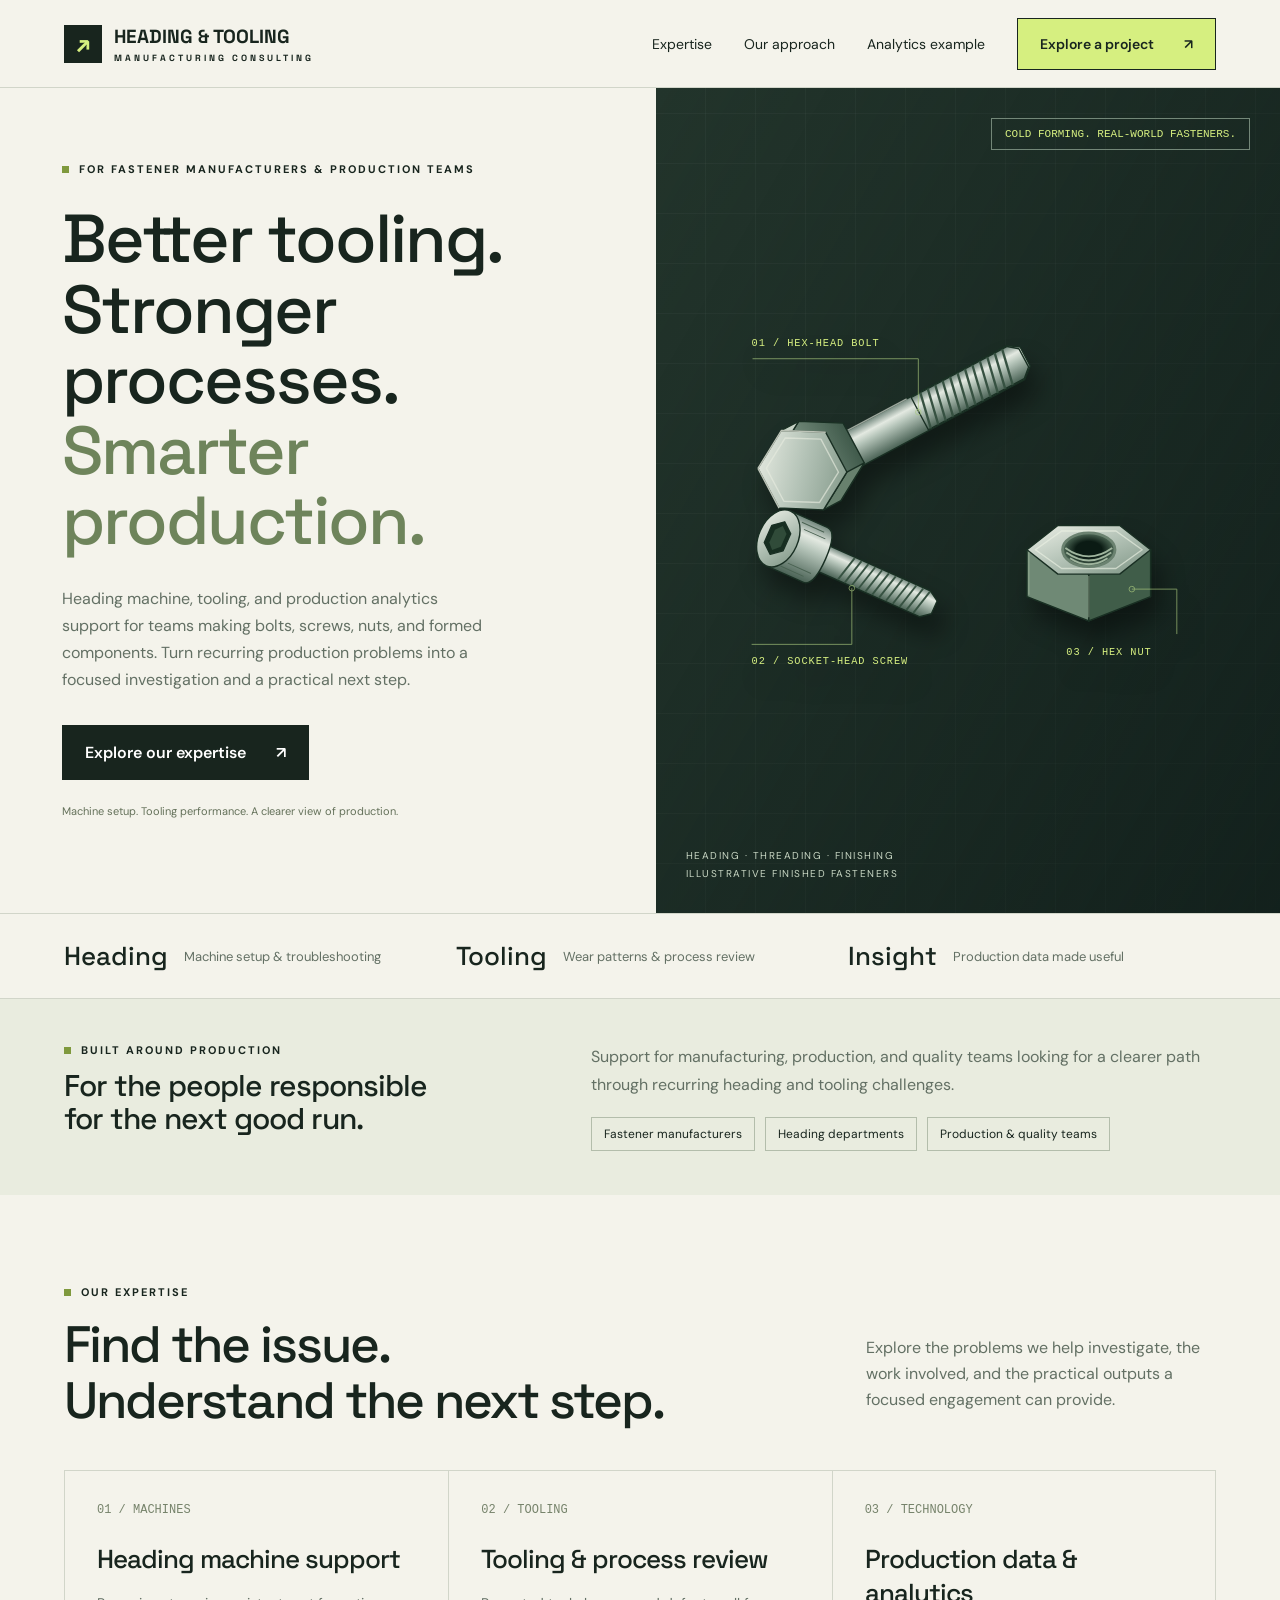
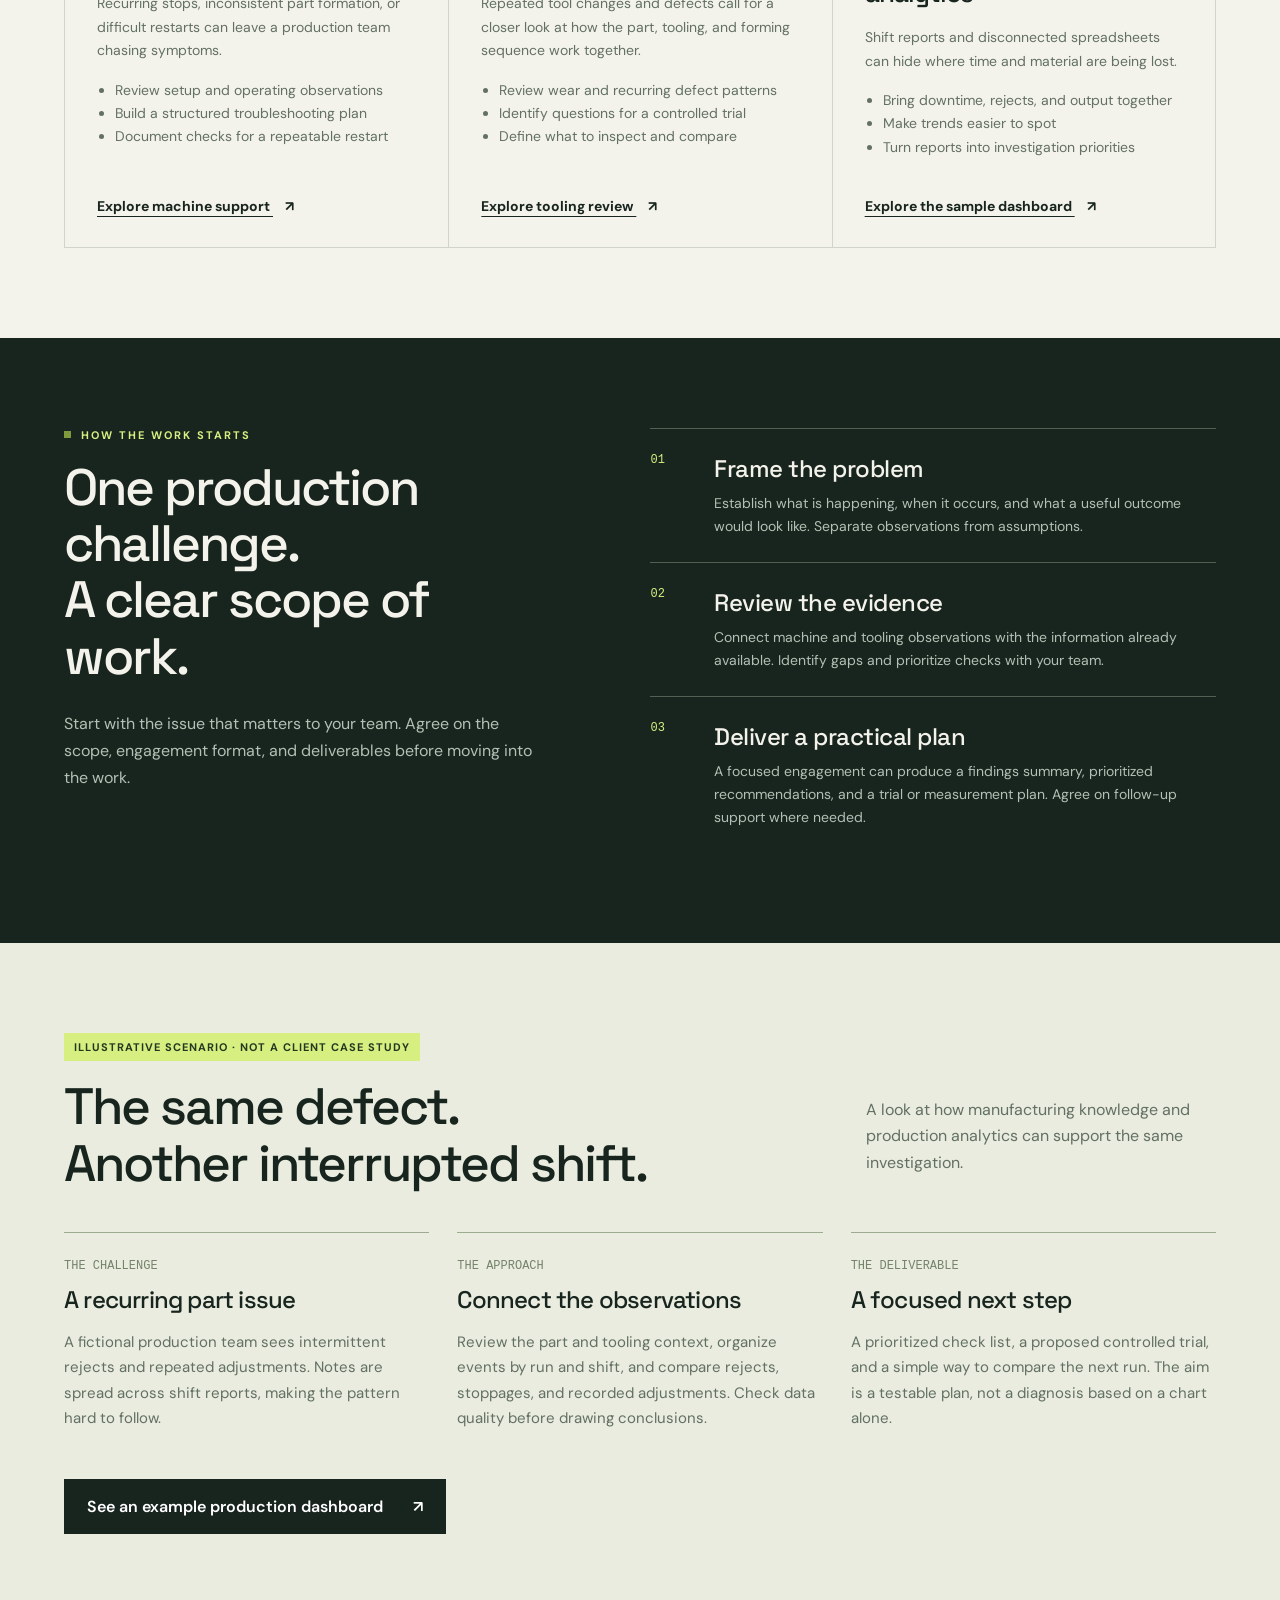
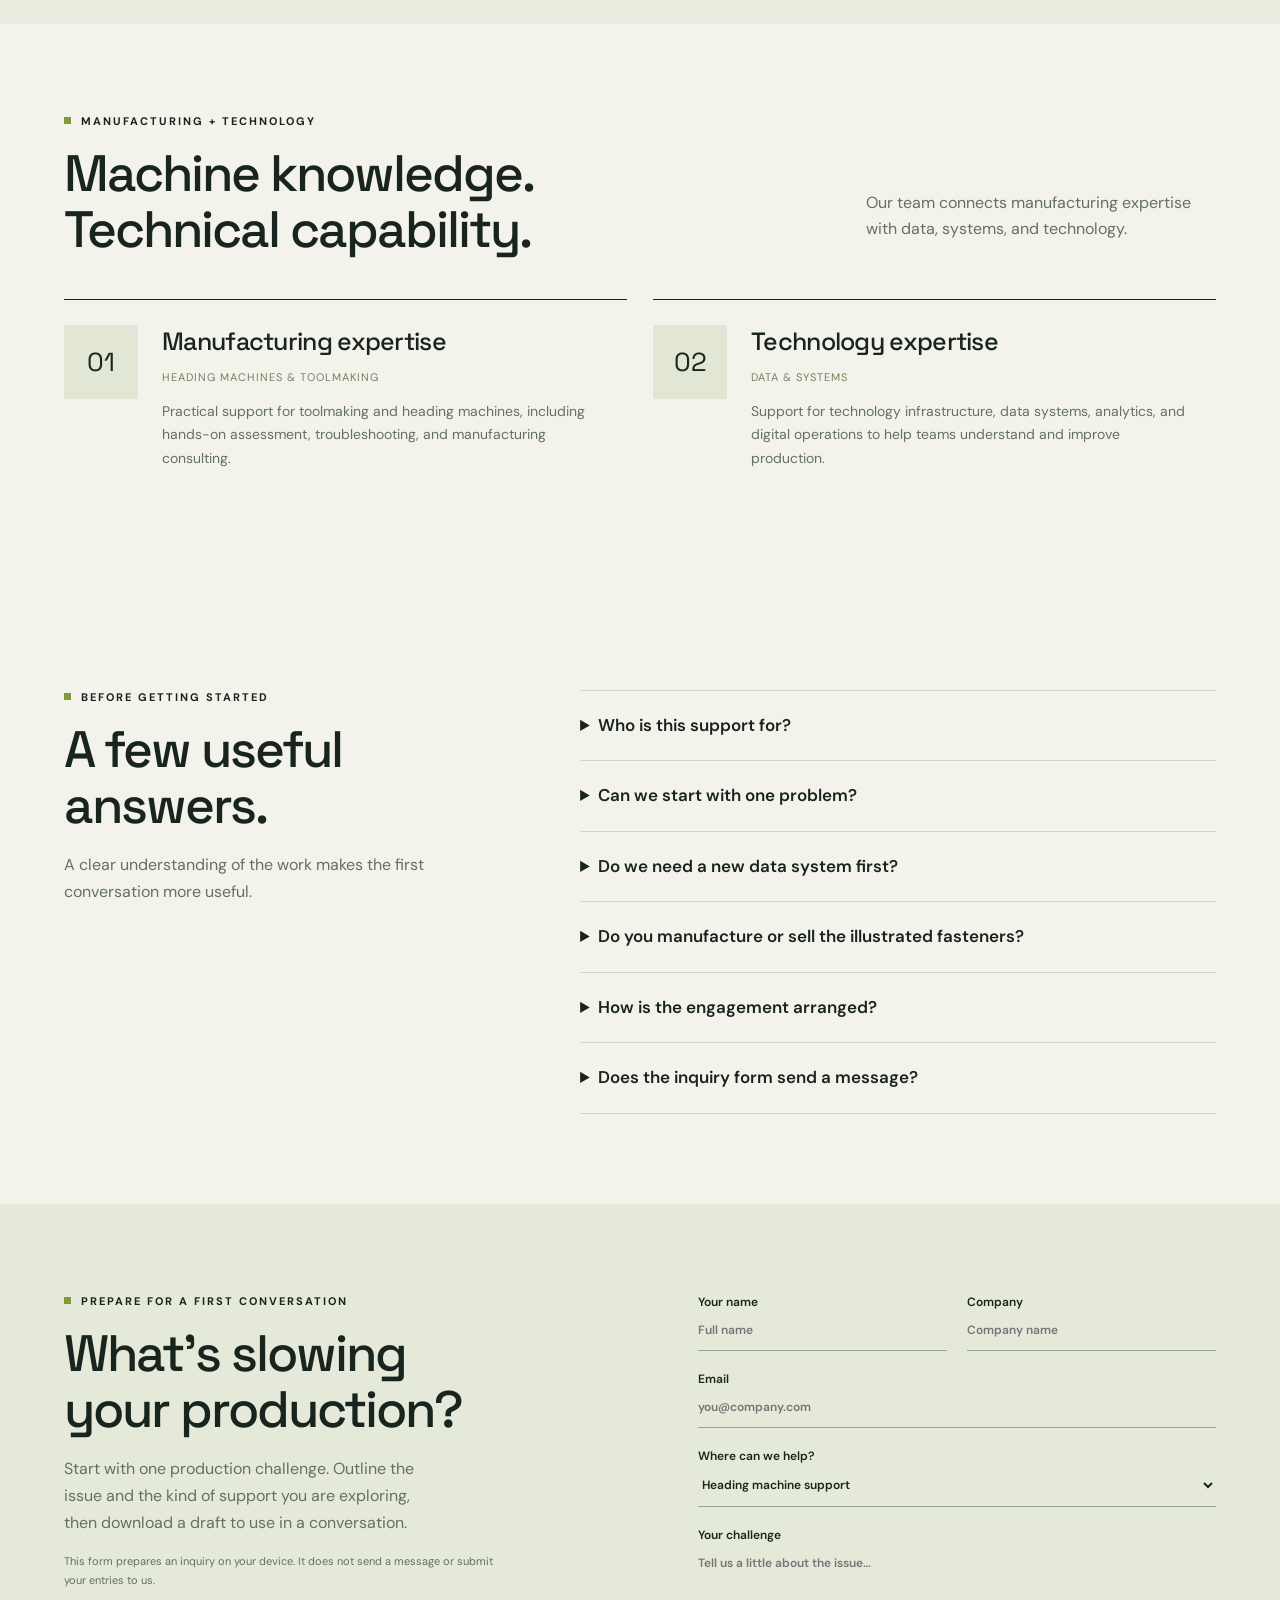
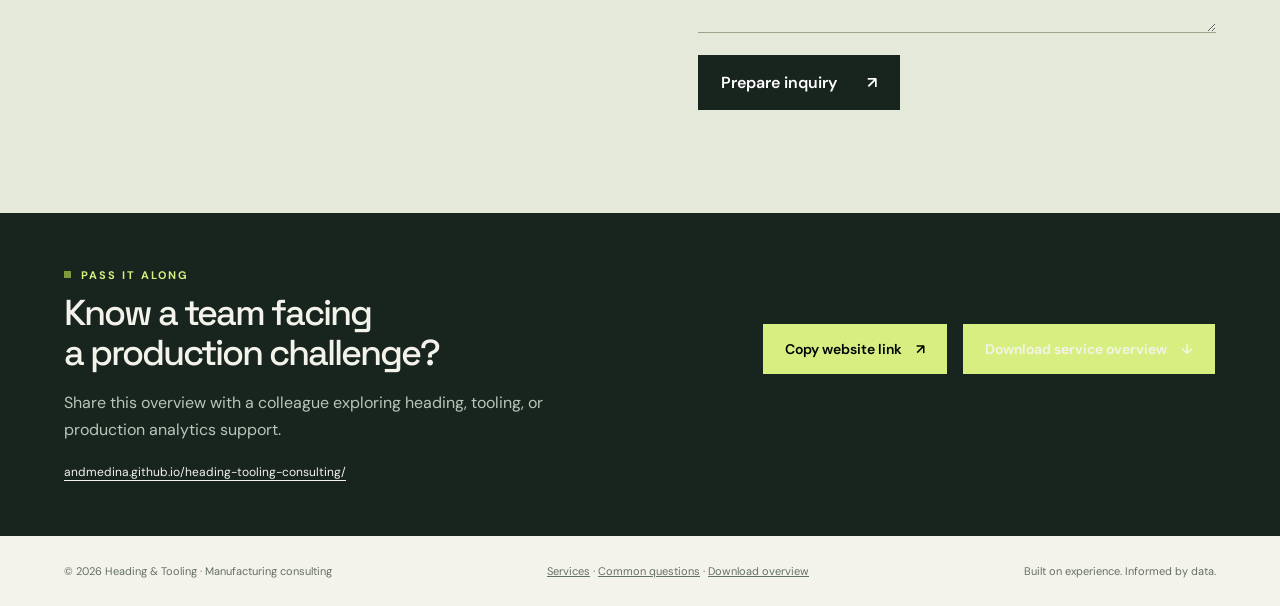
==== commit 06cad533: "Expand marketing site with service pages and illustrative analytics dashboard" ====
--- a/index.html
+++ b/index.html
@@ -1,8 +1,7 @@
-<!doctype html><html lang="en"><head><meta charset="utf-8"><meta name="viewport" content="width=device-width, initial-scale=1"><title>Heading & Tooling | Manufacturing Consulting</title><meta name="description" content="Hands-on heading and tooling expertise, paired with production data and practical technology."><style>
-@import url('https://fonts.googleapis.com/css2?family=DM+Sans:wght@400;500;600;700&family=Space+Grotesk:wght@400;500;600;700&display=swap');
-:root{--ink:#18251e;--paper:#f4f3eb;--lime:#d6ef80;--line:#d1d5c9;--muted:#637064}*{box-sizing:border-box}html{scroll-behavior:smooth;scroll-padding-top:95px}body{margin:0;background:var(--paper);color:var(--ink);font:16px 'DM Sans',Arial,sans-serif}a{color:inherit;text-decoration:none}button,input,select,textarea{font:inherit}header{height:88px;border-bottom:1px solid var(--line);display:flex;align-items:center;justify-content:space-between;padding:0 5%;background:var(--paper);position:sticky;top:0;z-index:10}.brand{display:flex;align-items:center;gap:12px;font:700 19px 'Space Grotesk',Arial}.mark{background:var(--ink);color:var(--lime);width:38px;height:38px;display:grid;place-items:center;font-size:24px}nav{display:flex;align-items:center;gap:32px;font-size:14px}.button{display:inline-flex;align-items:center;justify-content:space-between;gap:30px;background:var(--lime);border:1px solid var(--ink);padding:16px 22px;font-weight:600;cursor:pointer}.button.dark{background:var(--ink);color:white}.eyebrow{text-transform:uppercase;font-size:11px;letter-spacing:2px;font-weight:700;display:flex;gap:10px;align-items:center}.eyebrow:before{content:'';width:7px;height:7px;background:#7f993d}main{overflow:hidden}.hero{display:grid;grid-template-columns:1.05fr 1fr;min-height:670px}.intro{padding:74px 8% 60px 9.5%}h1,h2,h3{font-family:'Space Grotesk',Arial;letter-spacing:-2px;font-weight:500}h1{font-size:clamp(48px,5.3vw,82px);line-height:1.04;margin:28px 0}h1 em{font-style:normal;color:#6e845b}.intro p{color:var(--muted);max-width:420px;line-height:1.7;margin:0 0 32px}.hero-art{position:relative;background:#22342b;display:flex;align-items:center;justify-content:center;min-height:560px;overflow:hidden}.hero-art:before{content:'';position:absolute;inset:0;background:linear-gradient(120deg,transparent,#0b1715aa),repeating-linear-gradient(0deg,transparent,transparent 49px,#fff1 50px),repeating-linear-gradient(90deg,transparent,transparent 49px,#fff1 50px)}.technical{width:90%;max-width:600px;position:relative;display:block;height:auto;filter:drop-shadow(8px 18px 12px #0006)}.art-label{position:absolute;left:30px;bottom:30px;color:#c9d7c4;font-size:10px;letter-spacing:1.5px;line-height:1.8}.art-tag{position:absolute;top:30px;right:30px;border:1px solid #738778;color:#d6ef80;padding:9px 13px;font:11px monospace}.strip{display:grid;grid-template-columns:repeat(3,1fr);border-top:1px solid var(--line);border-bottom:1px solid var(--line);padding:25px 5%;gap:24px}.strip div{display:flex;align-items:center;gap:16px;font-size:13px}.strip b{font:500 26px 'Space Grotesk';white-space:nowrap}.strip span{color:var(--muted)}section{padding:90px 5%}.section-top{display:flex;justify-content:space-between;gap:30px;align-items:end;margin-bottom:40px}h2{font-size:clamp(36px,4vw,54px);line-height:1.1;margin:18px 0 0}.section-top p{max-width:350px;color:var(--muted);line-height:1.65}.services{display:grid;grid-template-columns:repeat(3,1fr);border:1px solid var(--line)}.service{padding:32px;min-height:290px}.service+.service{border-left:1px solid var(--line)}.num{font:12px monospace;color:#76836b}.service h3{font-size:26px;letter-spacing:-1px;margin:38px 0 16px}.service p{color:var(--muted);font-size:14px;line-height:1.7}.service small{font-size:11px;text-transform:uppercase;letter-spacing:1px}.process{background:var(--ink);color:var(--paper);display:grid;grid-template-columns:1fr 1.2fr;gap:10%}.process h2{max-width:380px}.process .eyebrow{color:var(--lime)}.steps article{display:grid;grid-template-columns:40px 1fr;border-top:1px solid #506052;padding:24px 0;gap:24px}.steps h3{margin:0 0 8px;font-size:24px;letter-spacing:-.5px}.steps p{color:#b3c0b5;line-height:1.65;font-size:14px;margin:0}.steps .num{color:var(--lime)}.team-grid{display:grid;grid-template-columns:1fr 1fr;gap:26px}.person{border-top:1px solid var(--ink);padding:25px 0;display:grid;grid-template-columns:74px 1fr;gap:24px}.avatar{height:74px;background:#e1e6d5;display:grid;place-items:center;font:26px 'Space Grotesk'}.person h3{font-size:25px;letter-spacing:-.7px;margin:0 0 8px}.person .role{font-size:11px;letter-spacing:1px;text-transform:uppercase;color:#6e845b}.person p{color:var(--muted);line-height:1.7;font-size:14px;max-width:440px}.contact{background:#e5e9da;display:grid;grid-template-columns:1fr 1fr;gap:10%}.contact p{color:var(--muted);line-height:1.7;max-width:380px}.form-grid{display:grid;grid-template-columns:1fr 1fr;gap:20px}label{display:block;font-size:12px;font-weight:600}input,select,textarea{display:block;width:100%;border:0;border-bottom:1px solid #99a68c;background:transparent;border-radius:0;padding:12px 0;color:var(--ink);outline-offset:4px}textarea{min-height:90px;resize:vertical}.full{grid-column:1/-1}form .button{margin-top:22px}#status{font-size:13px;line-height:1.6}footer{padding:28px 5%;display:flex;justify-content:space-between;font-size:11px;color:var(--muted)}.note{font-size:11px!important;color:#64715a!important}.menu{display:none} @media(max-width:760px){header{height:74px}.brand{font-size:16px}nav{gap:14px}nav a:not(.button){display:none}nav .button{padding:12px;font-size:12px}.hero{grid-template-columns:1fr}.intro{padding:48px 6%}.hero-art{min-height:360px}.strip{grid-template-columns:1fr;padding:24px 6%;gap:18px}.strip b{min-width:90px}section{padding:60px 6%}.section-top{display:block}.services{grid-template-columns:1fr}.service{min-height:230px}.service+.service{border-left:0;border-top:1px solid var(--line)}.service h3{margin-top:25px}.process,.contact{grid-template-columns:1fr;gap:40px}.team-grid{grid-template-columns:1fr}footer{gap:20px;line-height:1.6}.person{grid-template-columns:55px 1fr}.avatar{height:55px}.form-grid{gap:15px}h1{font-size:56px}}
-</style></head><body><header><a class="brand" href="#"><span class="mark">↗</span><span>HEADING & TOOLING<span style="display:block;font-size:9px;letter-spacing:3px;margin-top:3px">MANUFACTURING CONSULTING</span></span></a><nav aria-label="Main navigation"><a href="#services">Our expertise</a><a href="#approach">Our approach</a><a href="#team">The team</a><a class="button" href="#contact">Let's talk <span>↗</span></a></nav></header><main>
-<div class="hero"><div class="intro"><div class="eyebrow">On the floor. In the data.</div><h1>Better tooling.<br>Stronger processes.<br><em>Smarter production.</em></h1><p>Practical manufacturing consulting that connects hands-on heading machine expertise with the technology to see what’s happening—and improve it.</p><a class="button dark" href="#contact">Discuss your challenge <span>↗</span></a><p class="note" style="margin-top:22px">A consulting concept built around your production challenges.</p></div><div class="hero-art" role="img" aria-label="Illustration of a hex-head bolt, socket-head screw, and hex nut, representing finished cold-formed fasteners"><div class="art-tag">COLD FORMING. REAL-WORLD FASTENERS.</div><svg class="technical" viewBox="0 0 600 500" xmlns="http://www.w3.org/2000/svg" aria-hidden="true">
+<!doctype html>
+<html lang="en"><head><meta charset="utf-8"><meta name="viewport" content="width=device-width, initial-scale=1">
+<title>Heading, tooling & production analytics | Heading &amp; Tooling</title><meta name="description" content="Practical consulting for fastener manufacturers: heading machine support, tooling review, and production analytics. Explore services and a sample dashboard.">
+<link rel="canonical" href="https://andmedina.github.io/heading-tooling-consulting/"><meta property="og:type" content="website"><meta property="og:title" content="Heading, tooling & production analytics | Heading &amp; Tooling"><meta property="og:description" content="Practical consulting for fastener manufacturers: heading machine support, tooling review, and production analytics. Explore services and a sample dashboard."><meta property="og:url" content="https://andmedina.github.io/heading-tooling-consulting/"><meta property="og:image" content="https://andmedina.github.io/heading-tooling-consulting/assets/share-card.png"><meta property="og:image:width" content="1200"><meta property="og:image:height" content="630"><meta property="og:image:alt" content="Heading and Tooling: manufacturing consulting for fastener production"><meta name="twitter:card" content="summary_large_image"><meta name="theme-color" content="#18251e"><link rel="icon" type="image/svg+xml" href="assets/favicon.svg"><link rel="stylesheet" href="assets/site.css"></head><body><a class="skip-link" href="#main">Skip to content</a><header><a class="brand" href="index.html" aria-label="Heading and Tooling home"><span class="mark" aria-hidden="true">↗</span><span>HEADING &amp; TOOLING<span style="display:block;font-size:9px;letter-spacing:3px;margin-top:3px">MANUFACTURING CONSULTING</span></span></a><nav aria-label="Main navigation"><a href="#services">Expertise</a><a href="#approach">Our approach</a><a href="data-analytics.html">Analytics example</a><a class="button" href="#contact">Explore a project <span aria-hidden="true">↗</span></a></nav></header><main id="main"><div class="hero"><div class="intro"><div class="eyebrow">For fastener manufacturers &amp; production teams</div><h1>Better tooling.<br>Stronger processes.<br><em>Smarter production.</em></h1><p>Heading machine, tooling, and production analytics support for teams making bolts, screws, nuts, and formed components. Turn recurring production problems into a focused investigation and a practical next step.</p><a class="button dark" href="#services">Explore our expertise <span>↗</span></a><p class="note" style="margin-top:22px">Machine setup. Tooling performance. A clearer view of production.</p></div><div class="hero-art" role="img" aria-label="Illustration of a hex-head bolt, socket-head screw, and hex nut, representing finished cold-formed fasteners"><div class="art-tag">COLD FORMING. REAL-WORLD FASTENERS.</div><svg class="technical" viewBox="0 0 600 500" xmlns="http://www.w3.org/2000/svg" aria-hidden="true">
 <defs>
 <linearGradient id="shaft" x1="0" y1="0" x2="0" y2="1"><stop stop-color="#71867c"/><stop offset=".26" stop-color="#e3e9e1"/><stop offset=".46" stop-color="#b7c6bb"/><stop offset="1" stop-color="#4a6255"/></linearGradient>
 <linearGradient id="head" x1="0" y1="0" x2="1" y2="1"><stop stop-color="#eef1e8"/><stop offset=".5" stop-color="#b3c2b6"/><stop offset="1" stop-color="#7c9383"/></linearGradient>
@@ -47,10 +46,16 @@
 </g>
 <g fill="none" stroke="#a9c87d" stroke-width="1" opacity=".7"><path d="M247 156V99H70"/><circle cx="247" cy="156" r="3"/><path d="M176 344V404H69"/><circle cx="176" cy="344" r="3"/><path d="M475 345H523V393"/><circle cx="475" cy="345" r="3"/></g>
 <g fill="#d6ef80" font-family="monospace" font-size="11" letter-spacing="1"><text x="69" y="85">01 / HEX-HEAD BOLT</text><text x="69" y="425">02 / SOCKET-HEAD SCREW</text><text x="405" y="415">03 / HEX NUT</text></g>
-</svg><div class="art-label">HEADING · THREADING · FINISHING<br>ILLUSTRATIVE FINISHED FASTENERS</div></div></div>
-<div class="strip"><div><b>Hands-on</b><span>Manufacturing expertise</span></div><div><b>01 / 02</b><span>Machine expertise + technology</span></div><div><b>One goal</b><span>A clearer path to better production</span></div></div>
-<section id="services"><div class="section-top"><div><div class="eyebrow">Our expertise</div><h2>Start with the problem.<br>Build the right solution.</h2></div><p>Focused support for heading and tooling challenges, with practical data and technology services alongside it.</p></div><div class="services"><article class="service"><span class="num">01 / MACHINES</span><h3>Heading machine support</h3><p>Investigate recurring production issues, review machine setup, and identify practical next steps with an experienced manufacturing partner.</p><small>Troubleshooting · Setup review</small></article><article class="service"><span class="num">02 / TOOLING</span><h3>Tooling & process review</h3><p>Examine tooling challenges and how they connect to the production process. Turn shop-floor observations into a focused improvement plan.</p><small>Toolmaking · Process assessment</small></article><article class="service"><span class="num">03 / TECHNOLOGY</span><h3>Production data & systems</h3><p>Organize production information, connect workflows, and develop dashboards that help your team understand performance and track changes.</p><small>Data pipelines · Analytics · Automation</small></article></div></section>
-<section class="process" id="approach"><div><div class="eyebrow">The approach</div><h2>From the shop floor<br>to the next step.</h2><p style="color:#b3c0b5;line-height:1.7;margin-top:25px">Experience guides the investigation. Data helps make the picture clearer.</p></div><div class="steps"><article><span class="num">01</span><div><h3>Understand the challenge</h3><p>Discuss the machine, tooling, symptoms, and business impact. Agree on a useful scope before work begins.</p></div></article><article><span class="num">02</span><div><h3>Investigate together</h3><p>Review the process and available information. Identify likely causes, information gaps, and opportunities for improvement.</p></div></article><article><span class="num">03</span><div><h3>Make the next move clear</h3><p>Provide practical recommendations and agree on implementation support and ways to track progress.</p></div></article></div></section>
-<section id="team"><div class="section-top"><div><div class="eyebrow">Two complementary perspectives</div><h2>Machine knowledge.<br>Technical capability.</h2></div><p>Our team connects manufacturing expertise with data, systems, and technology.</p></div><div class="team-grid"><article class="person"><div class="avatar" aria-hidden="true">01</div><div><h3>Manufacturing expertise</h3><span class="role">Heading machines & toolmaking</span><p>Practical support for toolmaking and heading machines, including hands-on assessment, troubleshooting, and manufacturing consulting.</p></div></article><article class="person"><div class="avatar" aria-hidden="true">02</div><div><h3>Technology expertise</h3><span class="role">Data & systems</span><p>Support for technology infrastructure, data systems, analytics, and digital operations to help teams understand and improve production.</p></div></article></div></section>
-<section class="contact" id="contact"><div><div class="eyebrow">Let's talk shop</div><h2>What’s slowing<br>your production?</h2><p>Start with the challenge you’re facing. Tell us about your machines, tooling, or production data needs.</p><p class="note">Concept website · Business name and contact details to be finalized. This demo prepares an inquiry locally; it does not send a message.</p></div><form id="inquiry"><div class="form-grid"><label>Your name<input name="name" autocomplete="name" required placeholder="Full name"></label><label>Company<input name="company" autocomplete="organization" required placeholder="Company name"></label><label class="full">Email<input name="email" type="email" autocomplete="email" required placeholder="you@company.com"></label><label class="full">Where can we help?<select name="service"><option>Heading machine support</option><option>Tooling & process review</option><option>Production data & systems</option><option>Something else</option></select></label><label class="full">Your challenge<textarea name="challenge" required placeholder="Tell us a little about the issue…"></textarea></label></div><button class="button dark" type="submit">Prepare inquiry <span>↗</span></button><p id="status" aria-live="polite"></p><button type="button" class="button" id="download" hidden style="display:none">Download inquiry ↓</button></form></section>
-</main><footer><span>© 2026 Heading & Tooling · Working business name</span><span>Built on experience. Informed by data.</span></footer><script>let draft='';document.querySelector('#inquiry').addEventListener('submit',e=>{e.preventDefault();const d=new FormData(e.target);draft=['CONSULTATION INQUIRY','Name: '+d.get('name'),'Company: '+d.get('company'),'Email: '+d.get('email'),'Service: '+d.get('service'),'','Challenge:',d.get('challenge')].join('\n');document.querySelector('#status').textContent='Your inquiry is ready to download. Nothing has been sent.';const b=document.querySelector('#download');b.hidden=false;b.style.display='inline-flex'});document.querySelector('#download').addEventListener('click',()=>{const u=URL.createObjectURL(new Blob([draft],{type:'text/plain'}));const a=document.createElement('a');a.href=u;a.download='consultation-inquiry.txt';a.click();setTimeout(()=>URL.revokeObjectURL(u),1000)});</script></body></html>
+</svg><div class="art-label">HEADING · THREADING · FINISHING<br>ILLUSTRATIVE FINISHED FASTENERS</div></div></div><div class="strip"><div><b>Heading</b><span>Machine setup &amp; troubleshooting</span></div><div><b>Tooling</b><span>Wear patterns &amp; process review</span></div><div><b>Insight</b><span>Production data made useful</span></div></div><section class="audience" aria-labelledby="audience-title"><div><div class="eyebrow">Built around production</div><h2 id="audience-title">For the people responsible<br>for the next good run.</h2></div><div><p>Support for manufacturing, production, and quality teams looking for a clearer path through recurring heading and tooling challenges.</p><div class="pill-row"><span class="pill">Fastener manufacturers</span><span class="pill">Heading departments</span><span class="pill">Production &amp; quality teams</span></div></div></section><section id="services"><div class="section-top"><div><div class="eyebrow">Our expertise</div><h2>Find the issue.<br>Understand the next step.</h2></div><p>Explore the problems we help investigate, the work involved, and the practical outputs a focused engagement can provide.</p></div><div class="services">
+<article class="service"><span class="num">01 / MACHINES</span><h3>Heading machine support</h3><p>Recurring stops, inconsistent part formation, or difficult restarts can leave a production team chasing symptoms.</p><ul><li>Review setup and operating observations</li><li>Build a structured troubleshooting plan</li><li>Document checks for a repeatable restart</li></ul><a class="text-link" href="heading-support.html">Explore machine support <span aria-hidden="true">↗</span></a></article>
+<article class="service"><span class="num">02 / TOOLING</span><h3>Tooling &amp; process review</h3><p>Repeated tool changes and defects call for a closer look at how the part, tooling, and forming sequence work together.</p><ul><li>Review wear and recurring defect patterns</li><li>Identify questions for a controlled trial</li><li>Define what to inspect and compare</li></ul><a class="text-link" href="tooling-review.html">Explore tooling review <span aria-hidden="true">↗</span></a></article>
+<article class="service"><span class="num">03 / TECHNOLOGY</span><h3>Production data &amp; analytics</h3><p>Shift reports and disconnected spreadsheets can hide where time and material are being lost.</p><ul><li>Bring downtime, rejects, and output together</li><li>Make trends easier to spot</li><li>Turn reports into investigation priorities</li></ul><a class="text-link" href="data-analytics.html">Explore the sample dashboard <span aria-hidden="true">↗</span></a></article>
+</div></section><section class="process" id="approach"><div><div class="eyebrow">How the work starts</div><h2>One production challenge.<br>A clear scope of work.</h2><p style="color:#b3c0b5;line-height:1.7;margin-top:25px">Start with the issue that matters to your team. Agree on the scope, engagement format, and deliverables before moving into the work.</p></div><div class="steps"><article><span class="num">01</span><div><h3>Frame the problem</h3><p>Establish what is happening, when it occurs, and what a useful outcome would look like. Separate observations from assumptions.</p></div></article><article><span class="num">02</span><div><h3>Review the evidence</h3><p>Connect machine and tooling observations with the information already available. Identify gaps and prioritize checks with your team.</p></div></article><article><span class="num">03</span><div><h3>Deliver a practical plan</h3><p>A focused engagement can produce a findings summary, prioritized recommendations, and a trial or measurement plan. Agree on follow-up support where needed.</p></div></article></div></section><section class="example" id="example"><span class="badge">Illustrative scenario · Not a client case study</span><div class="section-top"><div><h2>The same defect.<br>Another interrupted shift.</h2></div><p>A look at how manufacturing knowledge and production analytics can support the same investigation.</p></div><div class="example-grid"><article><span class="num">THE CHALLENGE</span><h3>A recurring part issue</h3><p>A fictional production team sees intermittent rejects and repeated adjustments. Notes are spread across shift reports, making the pattern hard to follow.</p></article><article><span class="num">THE APPROACH</span><h3>Connect the observations</h3><p>Review the part and tooling context, organize events by run and shift, and compare rejects, stoppages, and recorded adjustments. Check data quality before drawing conclusions.</p></article><article><span class="num">THE DELIVERABLE</span><h3>A focused next step</h3><p>A prioritized check list, a proposed controlled trial, and a simple way to compare the next run. The aim is a testable plan, not a diagnosis based on a chart alone.</p></article></div><a class="button dark" href="data-analytics.html#dashboard">See an example production dashboard <span aria-hidden="true">↗</span></a></section><section id="team"><div class="section-top"><div><div class="eyebrow">Manufacturing + technology</div><h2>Machine knowledge.<br>Technical capability.</h2></div><p>Our team connects manufacturing expertise with data, systems, and technology.</p></div><div class="team-grid"><article class="person"><div class="avatar" aria-hidden="true">01</div><div><h3>Manufacturing expertise</h3><span class="role">Heading machines & toolmaking</span><p>Practical support for toolmaking and heading machines, including hands-on assessment, troubleshooting, and manufacturing consulting.</p></div></article><article class="person"><div class="avatar" aria-hidden="true">02</div><div><h3>Technology expertise</h3><span class="role">Data & systems</span><p>Support for technology infrastructure, data systems, analytics, and digital operations to help teams understand and improve production.</p></div></article></div></section><section id="faq"><div class="faq-grid"><div><div class="eyebrow">Before getting started</div><h2>A few useful<br>answers.</h2><p class="section-note">A clear understanding of the work makes the first conversation more useful.</p></div><div>
+<details><summary>Who is this support for?</summary><p>Fastener manufacturers, heading departments, and production teams working with bolts, screws, nuts, and formed components. The fit depends on the machine, part, challenge, and scope.</p></details>
+<details><summary>Can we start with one problem?</summary><p>Yes. A focused setup issue, tooling concern, or reporting gap is a useful starting point. Scope and deliverables are agreed around that problem before work begins.</p></details>
+<details><summary>Do we need a new data system first?</summary><p>No. An analytics discussion can start with the reports or spreadsheets you already use. The first step is understanding which questions they can answer and where information is missing.</p></details>
+<details><summary>Do you manufacture or sell the illustrated fasteners?</summary><p>This website presents consulting services. The fastener illustrations show the manufacturing context; they are not a product catalog or an offer to supply parts.</p></details>
+<details><summary>How is the engagement arranged?</summary><p>The working format, access requirements, schedule, and deliverables are agreed with your team for the specific project before work begins.</p></details>
+<details><summary>Does the inquiry form send a message?</summary><p>Not yet. It prepares a text file in your browser that you can download and keep. Nothing entered in the form is submitted to us. You can use that draft when speaking with the person who shared this website.</p></details>
+</div></div></section><section class="contact" id="contact"><div><div class="eyebrow">Prepare for a first conversation</div><h2>What’s slowing<br>your production?</h2><p>Start with one production challenge. Outline the issue and the kind of support you are exploring, then download a draft to use in a conversation.</p><p class="note">This form prepares an inquiry on your device. It does not send a message or submit your entries to us.</p></div><form id="inquiry"><div class="form-grid"><label>Your name<input name="name" autocomplete="name" required placeholder="Full name"></label><label>Company<input name="company" autocomplete="organization" required placeholder="Company name"></label><label class="full">Email<input name="email" type="email" autocomplete="email" required placeholder="you@company.com"></label><label class="full">Where can we help?<select name="service"><option>Heading machine support</option><option>Tooling & process review</option><option>Production data & systems</option><option>Something else</option></select></label><label class="full">Your challenge<textarea name="challenge" required placeholder="Tell us a little about the issue…"></textarea></label></div><button class="button dark" type="submit">Prepare inquiry <span>↗</span></button><p id="status" aria-live="polite"></p><button type="button" class="button" id="download" hidden style="display:none">Download inquiry ↓</button></form></section><section class="share" id="share"><div><div class="eyebrow">Pass it along</div><h2>Know a team facing<br>a production challenge?</h2><p>Share this overview with a colleague exploring heading, tooling, or production analytics support.</p><a class="share-url" href="https://andmedina.github.io/heading-tooling-consulting/">andmedina.github.io/heading-tooling-consulting/</a></div><div><div class="share-actions"><button class="button" type="button" id="copy-link">Copy website link <span aria-hidden="true">↗</span></button><a class="button" href="capabilities.txt" download>Download service overview <span aria-hidden="true">↓</span></a></div><p class="share-status" id="share-status" role="status"></p></div></section></main><footer><span>© 2026 Heading &amp; Tooling · Manufacturing consulting</span><span><a href="index.html#services">Services</a> · <a href="index.html#faq">Common questions</a> · <a href="capabilities.txt" download>Download overview</a></span><span>Built on experience. Informed by data.</span></footer><script>let draft='';document.querySelector('#inquiry').addEventListener('submit',e=>{e.preventDefault();const d=new FormData(e.target);draft=['CONSULTATION INQUIRY','Name: '+d.get('name'),'Company: '+d.get('company'),'Email: '+d.get('email'),'Service: '+d.get('service'),'','Challenge:',d.get('challenge')].join('\n');document.querySelector('#status').textContent='Your inquiry is ready to download. Nothing has been sent.';const b=document.querySelector('#download');b.hidden=false;b.style.display='inline-flex'});document.querySelector('#download').addEventListener('click',()=>{const u=URL.createObjectURL(new Blob([draft],{type:'text/plain'}));const a=document.createElement('a');a.href=u;a.download='consultation-inquiry.txt';a.click();setTimeout(()=>URL.revokeObjectURL(u),1000)});
+document.querySelector('#copy-link').addEventListener('click',async()=>{const status=document.querySelector('#share-status');try{await navigator.clipboard.writeText('https://andmedina.github.io/heading-tooling-consulting/');status.textContent='Link copied. Ready to share.'}catch{status.textContent='Copy the website address shown here to share it.'}});</script></body></html>
--- a/assets/site.css
+++ b/assets/site.css
@@ -0,0 +1,8 @@
+
+@import url('https://fonts.googleapis.com/css2?family=DM+Sans:wght@400;500;600;700&family=Space+Grotesk:wght@400;500;600;700&display=swap');
+:root{--ink:#18251e;--paper:#f4f3eb;--lime:#d6ef80;--line:#d1d5c9;--muted:#637064}*{box-sizing:border-box}html{scroll-behavior:smooth;scroll-padding-top:95px}body{margin:0;background:var(--paper);color:var(--ink);font:16px 'DM Sans',Arial,sans-serif}a{color:inherit;text-decoration:none}button,input,select,textarea{font:inherit}header{height:88px;border-bottom:1px solid var(--line);display:flex;align-items:center;justify-content:space-between;padding:0 5%;background:var(--paper);position:sticky;top:0;z-index:10}.brand{display:flex;align-items:center;gap:12px;font:700 19px 'Space Grotesk',Arial}.mark{background:var(--ink);color:var(--lime);width:38px;height:38px;display:grid;place-items:center;font-size:24px}nav{display:flex;align-items:center;gap:32px;font-size:14px}.button{display:inline-flex;align-items:center;justify-content:space-between;gap:30px;background:var(--lime);border:1px solid var(--ink);padding:16px 22px;font-weight:600;cursor:pointer}.button.dark{background:var(--ink);color:white}.eyebrow{text-transform:uppercase;font-size:11px;letter-spacing:2px;font-weight:700;display:flex;gap:10px;align-items:center}.eyebrow:before{content:'';width:7px;height:7px;background:#7f993d}main{overflow:hidden}.hero{display:grid;grid-template-columns:1.05fr 1fr;min-height:670px}.intro{padding:74px 8% 60px 9.5%}h1,h2,h3{font-family:'Space Grotesk',Arial;letter-spacing:-2px;font-weight:500}h1{font-size:clamp(48px,5.3vw,82px);line-height:1.04;margin:28px 0}h1 em{font-style:normal;color:#6e845b}.intro p{color:var(--muted);max-width:420px;line-height:1.7;margin:0 0 32px}.hero-art{position:relative;background:#22342b;display:flex;align-items:center;justify-content:center;min-height:560px;overflow:hidden}.hero-art:before{content:'';position:absolute;inset:0;background:linear-gradient(120deg,transparent,#0b1715aa),repeating-linear-gradient(0deg,transparent,transparent 49px,#fff1 50px),repeating-linear-gradient(90deg,transparent,transparent 49px,#fff1 50px)}.technical{width:90%;max-width:600px;position:relative;display:block;height:auto;filter:drop-shadow(8px 18px 12px #0006)}.art-label{position:absolute;left:30px;bottom:30px;color:#c9d7c4;font-size:10px;letter-spacing:1.5px;line-height:1.8}.art-tag{position:absolute;top:30px;right:30px;border:1px solid #738778;color:#d6ef80;padding:9px 13px;font:11px monospace}.strip{display:grid;grid-template-columns:repeat(3,1fr);border-top:1px solid var(--line);border-bottom:1px solid var(--line);padding:25px 5%;gap:24px}.strip div{display:flex;align-items:center;gap:16px;font-size:13px}.strip b{font:500 26px 'Space Grotesk';white-space:nowrap}.strip span{color:var(--muted)}section{padding:90px 5%}.section-top{display:flex;justify-content:space-between;gap:30px;align-items:end;margin-bottom:40px}h2{font-size:clamp(36px,4vw,54px);line-height:1.1;margin:18px 0 0}.section-top p{max-width:350px;color:var(--muted);line-height:1.65}.services{display:grid;grid-template-columns:repeat(3,1fr);border:1px solid var(--line)}.service{padding:32px;min-height:290px}.service+.service{border-left:1px solid var(--line)}.num{font:12px monospace;color:#76836b}.service h3{font-size:26px;letter-spacing:-1px;margin:38px 0 16px}.service p{color:var(--muted);font-size:14px;line-height:1.7}.service small{font-size:11px;text-transform:uppercase;letter-spacing:1px}.process{background:var(--ink);color:var(--paper);display:grid;grid-template-columns:1fr 1.2fr;gap:10%}.process h2{max-width:380px}.process .eyebrow{color:var(--lime)}.steps article{display:grid;grid-template-columns:40px 1fr;border-top:1px solid #506052;padding:24px 0;gap:24px}.steps h3{margin:0 0 8px;font-size:24px;letter-spacing:-.5px}.steps p{color:#b3c0b5;line-height:1.65;font-size:14px;margin:0}.steps .num{color:var(--lime)}.team-grid{display:grid;grid-template-columns:1fr 1fr;gap:26px}.person{border-top:1px solid var(--ink);padding:25px 0;display:grid;grid-template-columns:74px 1fr;gap:24px}.avatar{height:74px;background:#e1e6d5;display:grid;place-items:center;font:26px 'Space Grotesk'}.person h3{font-size:25px;letter-spacing:-.7px;margin:0 0 8px}.person .role{font-size:11px;letter-spacing:1px;text-transform:uppercase;color:#6e845b}.person p{color:var(--muted);line-height:1.7;font-size:14px;max-width:440px}.contact{background:#e5e9da;display:grid;grid-template-columns:1fr 1fr;gap:10%}.contact p{color:var(--muted);line-height:1.7;max-width:380px}.form-grid{display:grid;grid-template-columns:1fr 1fr;gap:20px}label{display:block;font-size:12px;font-weight:600}input,select,textarea{display:block;width:100%;border:0;border-bottom:1px solid #99a68c;background:transparent;border-radius:0;padding:12px 0;color:var(--ink);outline-offset:4px}textarea{min-height:90px;resize:vertical}.full{grid-column:1/-1}form .button{margin-top:22px}#status{font-size:13px;line-height:1.6}footer{padding:28px 5%;display:flex;justify-content:space-between;font-size:11px;color:var(--muted)}.note{font-size:11px!important;color:#64715a!important}.menu{display:none} @media(max-width:760px){header{height:74px}.brand{font-size:16px}nav{gap:14px}nav a:not(.button){display:none}nav .button{padding:12px;font-size:12px}.hero{grid-template-columns:1fr}.intro{padding:48px 6%}.hero-art{min-height:360px}.strip{grid-template-columns:1fr;padding:24px 6%;gap:18px}.strip b{min-width:90px}section{padding:60px 6%}.section-top{display:block}.services{grid-template-columns:1fr}.service{min-height:230px}.service+.service{border-left:0;border-top:1px solid var(--line)}.service h3{margin-top:25px}.process,.contact{grid-template-columns:1fr;gap:40px}.team-grid{grid-template-columns:1fr}footer{gap:20px;line-height:1.6}.person{grid-template-columns:55px 1fr}.avatar{height:55px}.form-grid{gap:15px}h1{font-size:56px}}
+
+:root{color-scheme:light}a:focus-visible,button:focus-visible,summary:focus-visible{outline:3px solid #789343;outline-offset:5px}.skip-link{position:absolute;top:-100px;left:20px;background:var(--ink);color:white;padding:14px;z-index:100}.skip-link:focus{top:10px}.wrap{max-width:1440px;margin:0 auto}.section-top>div{max-width:760px}.service{display:flex;flex-direction:column}.service h3{margin-top:25px}.service p{margin:0 0 16px}.service ul{font-size:14px;color:var(--muted);line-height:1.65;padding-left:18px;margin:0 0 24px}.text-link{font-weight:700;font-size:14px;text-decoration:underline;text-underline-offset:5px;display:inline-block;margin-top:auto;padding-top:14px}.text-link span{display:inline-block;margin-left:12px}.audience{padding:44px 5%;background:#e9ecdf;display:grid;grid-template-columns:1fr 1.4fr;gap:7%;align-items:start}.audience h2{font-size:30px;letter-spacing:-1px;margin-top:12px}.audience p{margin:0;color:var(--muted);line-height:1.75}.pill-row{display:flex;gap:10px;flex-wrap:wrap;margin-top:18px}.pill{border:1px solid #b3bdab;font-size:12px;padding:8px 12px}.section-note{color:var(--muted);line-height:1.7;max-width:720px}.example{background:#e9ecdf}.badge{display:inline-block;background:#d6ef80;color:#243820;padding:7px 10px;font-size:11px;letter-spacing:1px;font-weight:700;text-transform:uppercase}.example-grid{display:grid;grid-template-columns:repeat(3,1fr);gap:28px;margin:32px 0}.example-grid article{border-top:1px solid #9dab91;padding-top:20px}.example-grid h3{font-size:24px;letter-spacing:-.8px;margin:10px 0}.example-grid p{color:var(--muted);font-size:15px;line-height:1.7}.faq-grid{display:grid;grid-template-columns:.8fr 1.2fr;gap:8%}details{border-top:1px solid var(--line);padding:22px 0}details:last-child{border-bottom:1px solid var(--line)}summary{cursor:pointer;font-size:17px;font-weight:600;line-height:1.5;padding-right:12px}details p{line-height:1.75;color:var(--muted);font-size:15px;max-width:680px}.share{background:var(--ink);color:var(--paper);display:flex;align-items:center;justify-content:space-between;gap:40px;padding:55px 5%}.share h2{font-size:36px;margin:12px 0}.share p{color:#b7c6b8;line-height:1.7;max-width:540px}.share .eyebrow{color:var(--lime)}.share-actions{display:flex;gap:14px;flex-wrap:wrap}.share .button{font-size:14px;gap:14px}.share-status{min-height:24px;font-size:13px}.share-url{font-size:12px;word-break:break-all;text-decoration:underline;text-underline-offset:4px}.intro .note{max-width:450px}.detail-hero{padding:50px 5% 65px;background:#e9ecdf}.breadcrumb{display:inline-block;font-size:13px;color:var(--muted);margin-bottom:30px;text-decoration:underline;text-underline-offset:4px}.detail-hero h1{font-size:clamp(40px,5vw,70px);max-width:850px;margin:22px 0}.detail-hero .lead{max-width:760px;font-size:18px;line-height:1.75;color:var(--muted)}.detail-grid{display:grid;grid-template-columns:1fr 1fr;gap:7%}.detail-grid h2{font-size:38px;margin:14px 0 25px}.problem-list{padding:0;list-style:none}.problem-list li{padding:20px 0;border-top:1px solid var(--line)}.problem-list strong{display:block;font-size:18px;margin-bottom:8px}.problem-list span{display:block;color:var(--muted);line-height:1.7;font-size:15px}.deliverable{padding:32px;background:#e9ecdf;border:1px solid var(--line);align-self:start}.deliverable h3{font-size:26px;letter-spacing:-1px;margin:8px 0 20px}.deliverable ol{padding-left:21px;color:var(--muted);line-height:1.8}.deliverable li{padding:7px 0}.diagram{width:100%;display:block;max-height:360px;margin-top:30px}.diagram-caption{color:var(--muted);font-size:13px;line-height:1.6;margin-top:12px}.dashboard{padding:32px;background:#fff;border:1px solid var(--line);margin-top:30px}.dashboard-top{display:flex;justify-content:space-between;align-items:center;gap:20px;flex-wrap:wrap}.dashboard-top h3{font-size:24px;margin:10px 0;letter-spacing:-.7px}.dashboard-top p{font-size:13px;color:var(--muted);margin:0}.metric-buttons{display:flex;gap:8px;flex-wrap:wrap;margin:24px 0}.metric-buttons button{border:1px solid #aab6a1;background:white;padding:12px 18px;cursor:pointer;color:var(--ink)}.metric-buttons button[aria-pressed="true"]{background:var(--ink);color:var(--lime);border-color:var(--ink)}.metrics{display:grid;grid-template-columns:repeat(3,1fr);border:1px solid var(--line);margin:20px 0 30px}.metric{padding:22px}.metric+.metric{border-left:1px solid var(--line)}.metric span{display:block;color:var(--muted);font-size:12px;margin-bottom:10px}.metric strong{display:block;font:500 32px 'Space Grotesk',Arial;letter-spacing:-1px}.metric small{display:block;font-size:12px;color:var(--muted);margin-top:8px}.chart{width:100%;height:auto;display:block}.insight{background:#f0f3e7;padding:22px;margin-top:20px;border-left:3px solid #7e984c}.insight h4{margin:0 0 10px}.insight p{line-height:1.7;color:var(--muted);margin:0}.table-wrap{overflow:auto;margin-top:24px}table{border-collapse:collapse;width:100%;font-size:13px;text-align:left}th,td{border-bottom:1px solid var(--line);padding:12px;white-space:nowrap}th{font-weight:600;background:#f4f5ef}.table-wrap caption{text-align:left;padding:0 0 12px;color:var(--muted)}[hidden]{display:none!important}.related{padding:45px 5%;display:flex;justify-content:space-between;gap:24px;flex-wrap:wrap;border-top:1px solid var(--line)}.related a{font-size:15px;text-decoration:underline;text-underline-offset:5px}footer{flex-wrap:wrap;gap:16px}footer a{text-decoration:underline}.contact .note{max-width:440px}.art-tag{max-width:calc(100% - 48px);box-sizing:border-box}.detail-hero .button{margin-top:14px} .section-top h2{max-width:800px}
+@media(max-width:1050px){nav{gap:18px}.service{padding:24px}.hero{min-height:600px}.intro{padding-top:55px}h1{font-size:60px}.section-top{align-items:start}.service h3{font-size:24px}.person h3{font-size:23px}}
+@media(max-width:760px){.audience,.faq-grid,.detail-grid{grid-template-columns:1fr;gap:28px}.example-grid{grid-template-columns:1fr;gap:12px}.share{display:block}.share-actions{margin-top:25px}.detail-hero{padding:30px 6% 44px}.detail-hero h1{font-size:43px}.detail-grid h2{font-size:34px}.dashboard{padding:20px 14px}.metrics{grid-template-columns:1fr}.metric{padding:16px 20px}.metric+.metric{border-left:0;border-top:1px solid var(--line)}.metric strong{font-size:30px}.metric-buttons button{flex:1;padding:12px 9px;font-size:13px}.share h2{font-size:32px}.audience{padding:35px 6%}.detail-hero .lead{font-size:16px}.intro{padding:44px 6%}h1{font-size:clamp(40px,9vw,56px)}.hero-art{min-height:365px}.art-tag{font-size:9px;right:20px;top:22px}.art-label{left:22px;bottom:22px;font-size:9px}.services .service{min-height:0}.section-top p{max-width:100%}.strip b{min-width:100px}.form-grid{grid-template-columns:1fr}.person{gap:16px}.brand{font-size:14px}nav .button{font-size:11px;padding:11px}.share .button{width:100%;justify-content:center}section{padding:58px 6%}}
+@media(prefers-reduced-motion:reduce){html{scroll-behavior:auto}}
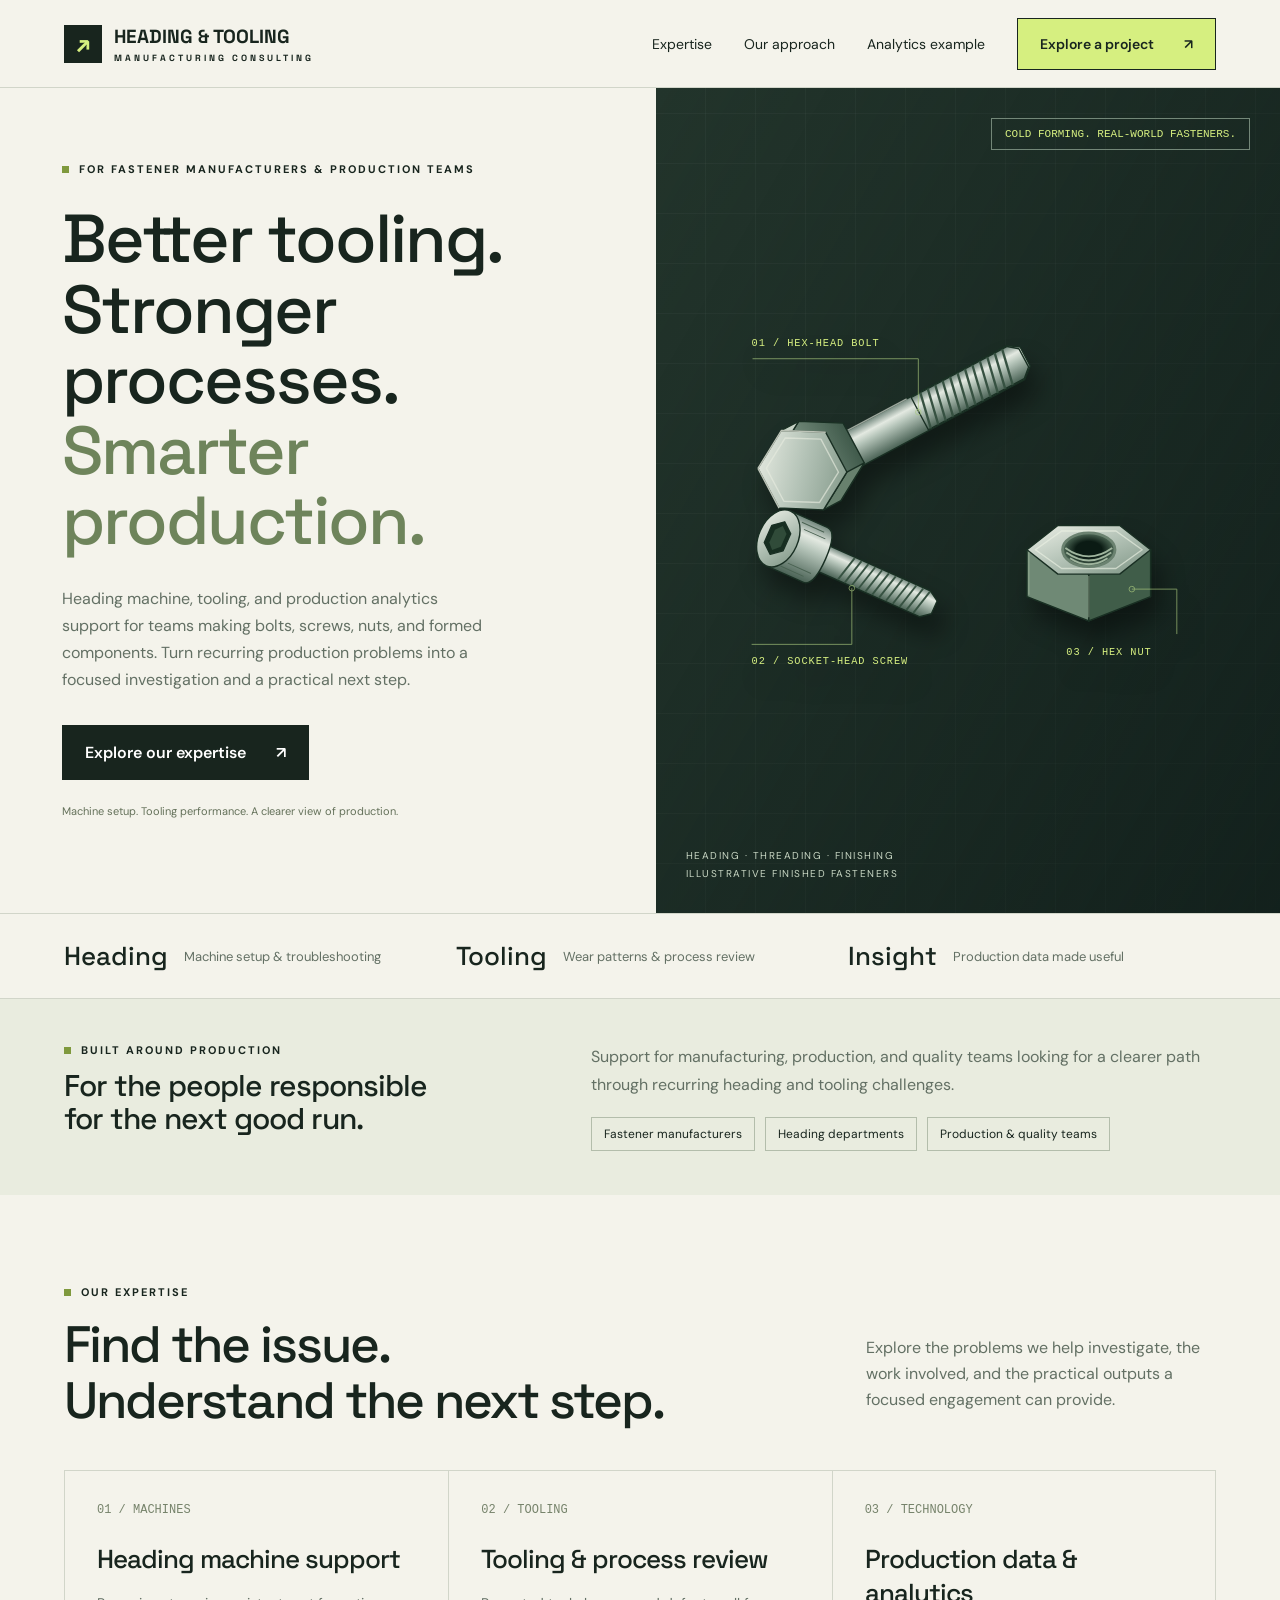
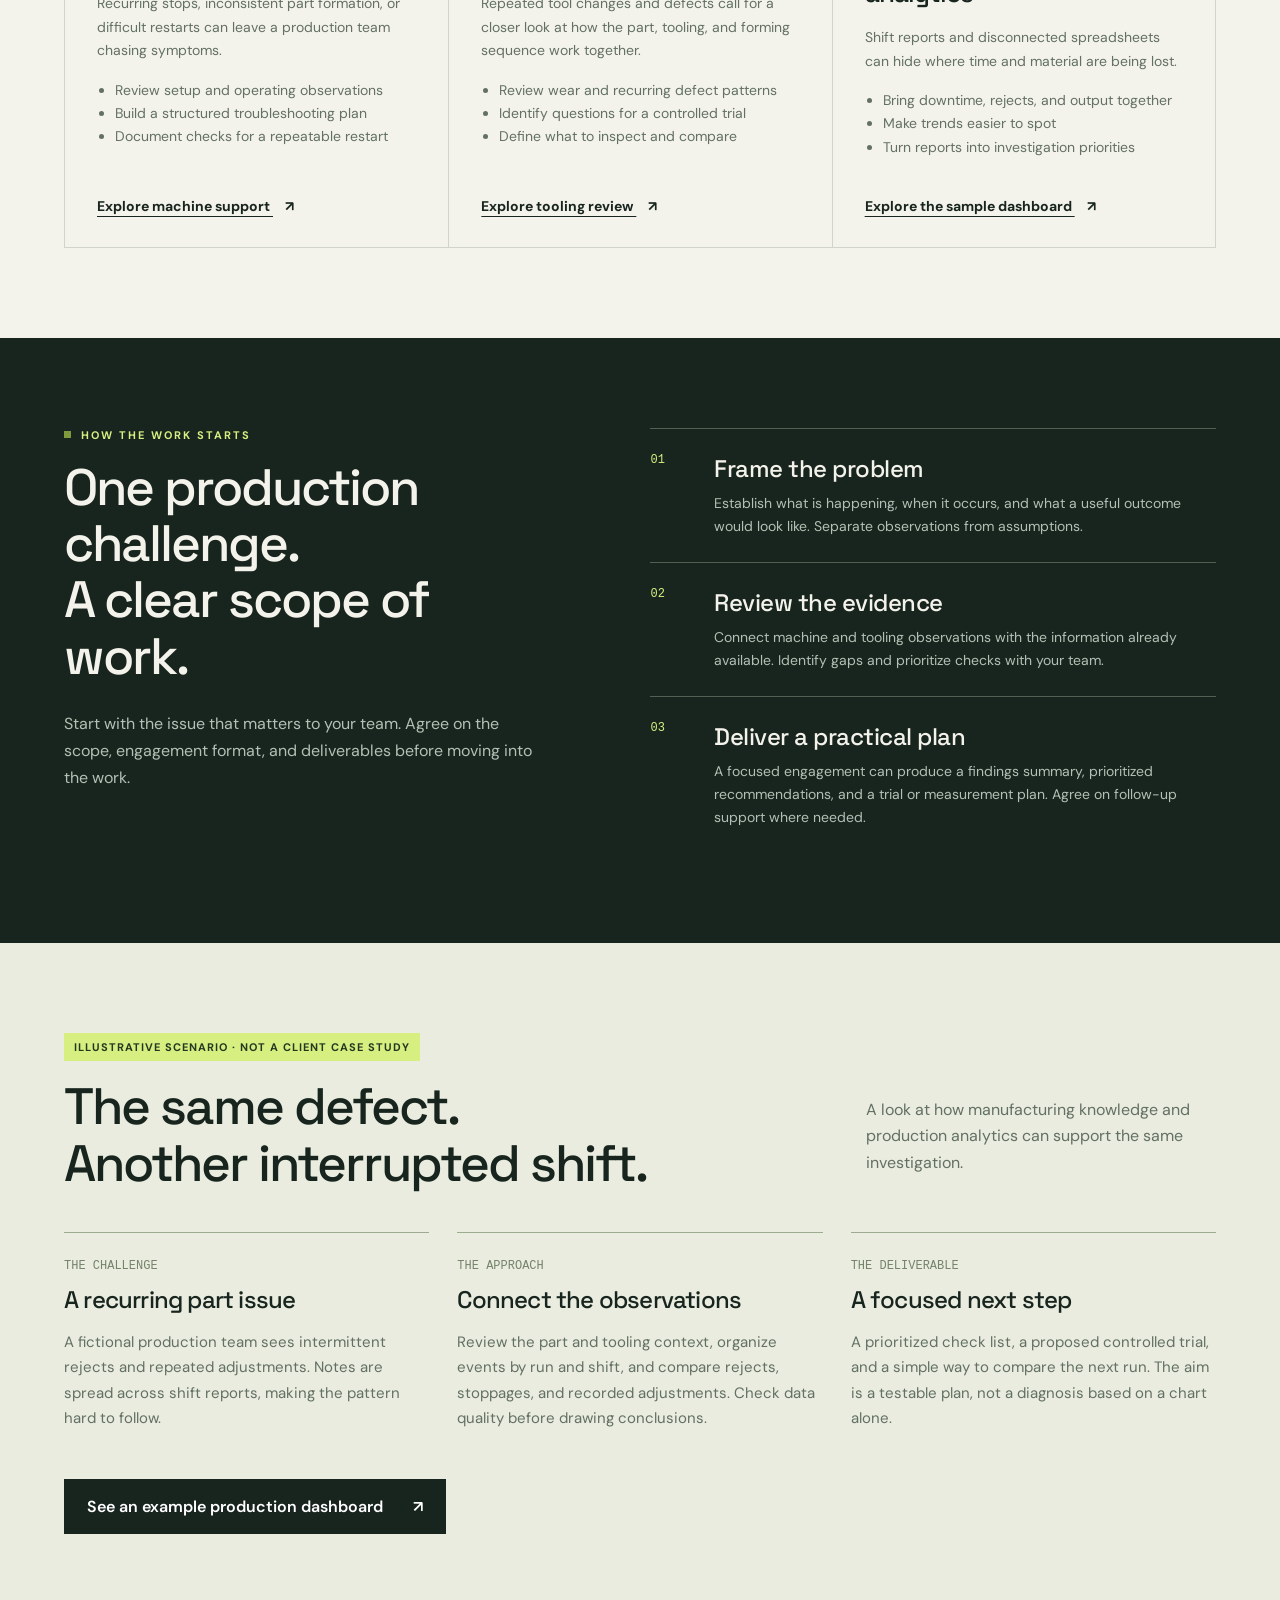
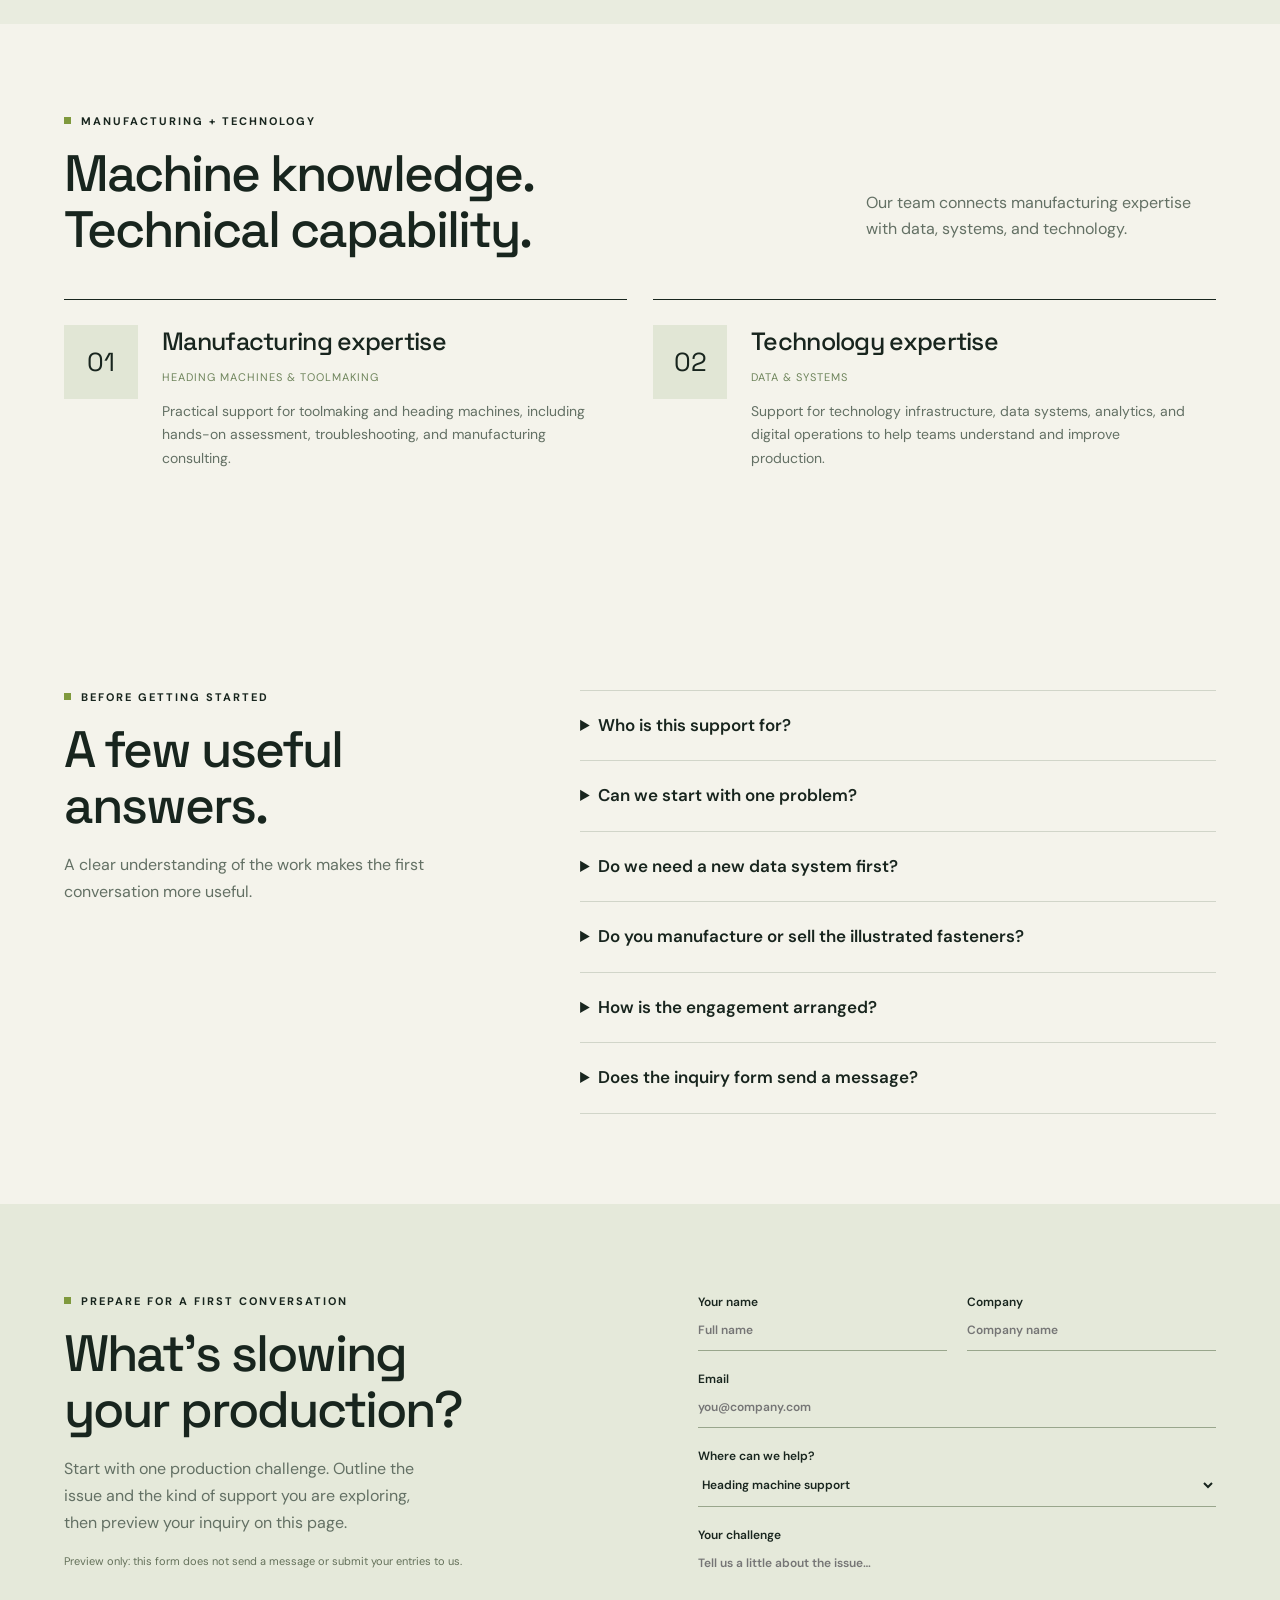
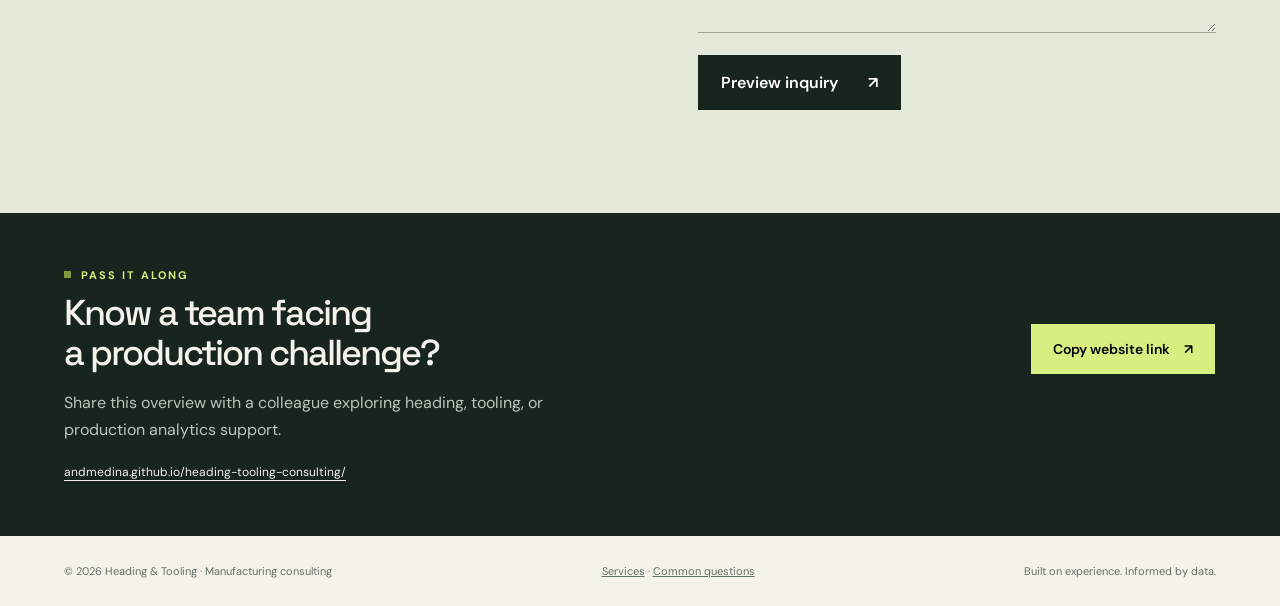
==== commit e42e3dd7: "Remove website downloads and preview inquiries on the page" ====
--- a/index.html
+++ b/index.html
@@ -56,6 +56,6 @@
 <details><summary>Do we need a new data system first?</summary><p>No. An analytics discussion can start with the reports or spreadsheets you already use. The first step is understanding which questions they can answer and where information is missing.</p></details>
 <details><summary>Do you manufacture or sell the illustrated fasteners?</summary><p>This website presents consulting services. The fastener illustrations show the manufacturing context; they are not a product catalog or an offer to supply parts.</p></details>
 <details><summary>How is the engagement arranged?</summary><p>The working format, access requirements, schedule, and deliverables are agreed with your team for the specific project before work begins.</p></details>
-<details><summary>Does the inquiry form send a message?</summary><p>Not yet. It prepares a text file in your browser that you can download and keep. Nothing entered in the form is submitted to us. You can use that draft when speaking with the person who shared this website.</p></details>
-</div></div></section><section class="contact" id="contact"><div><div class="eyebrow">Prepare for a first conversation</div><h2>What’s slowing<br>your production?</h2><p>Start with one production challenge. Outline the issue and the kind of support you are exploring, then download a draft to use in a conversation.</p><p class="note">This form prepares an inquiry on your device. It does not send a message or submit your entries to us.</p></div><form id="inquiry"><div class="form-grid"><label>Your name<input name="name" autocomplete="name" required placeholder="Full name"></label><label>Company<input name="company" autocomplete="organization" required placeholder="Company name"></label><label class="full">Email<input name="email" type="email" autocomplete="email" required placeholder="you@company.com"></label><label class="full">Where can we help?<select name="service"><option>Heading machine support</option><option>Tooling & process review</option><option>Production data & systems</option><option>Something else</option></select></label><label class="full">Your challenge<textarea name="challenge" required placeholder="Tell us a little about the issue…"></textarea></label></div><button class="button dark" type="submit">Prepare inquiry <span>↗</span></button><p id="status" aria-live="polite"></p><button type="button" class="button" id="download" hidden style="display:none">Download inquiry ↓</button></form></section><section class="share" id="share"><div><div class="eyebrow">Pass it along</div><h2>Know a team facing<br>a production challenge?</h2><p>Share this overview with a colleague exploring heading, tooling, or production analytics support.</p><a class="share-url" href="https://andmedina.github.io/heading-tooling-consulting/">andmedina.github.io/heading-tooling-consulting/</a></div><div><div class="share-actions"><button class="button" type="button" id="copy-link">Copy website link <span aria-hidden="true">↗</span></button><a class="button" href="capabilities.txt" download>Download service overview <span aria-hidden="true">↓</span></a></div><p class="share-status" id="share-status" role="status"></p></div></section></main><footer><span>© 2026 Heading &amp; Tooling · Manufacturing consulting</span><span><a href="index.html#services">Services</a> · <a href="index.html#faq">Common questions</a> · <a href="capabilities.txt" download>Download overview</a></span><span>Built on experience. Informed by data.</span></footer><script>let draft='';document.querySelector('#inquiry').addEventListener('submit',e=>{e.preventDefault();const d=new FormData(e.target);draft=['CONSULTATION INQUIRY','Name: '+d.get('name'),'Company: '+d.get('company'),'Email: '+d.get('email'),'Service: '+d.get('service'),'','Challenge:',d.get('challenge')].join('\n');document.querySelector('#status').textContent='Your inquiry is ready to download. Nothing has been sent.';const b=document.querySelector('#download');b.hidden=false;b.style.display='inline-flex'});document.querySelector('#download').addEventListener('click',()=>{const u=URL.createObjectURL(new Blob([draft],{type:'text/plain'}));const a=document.createElement('a');a.href=u;a.download='consultation-inquiry.txt';a.click();setTimeout(()=>URL.revokeObjectURL(u),1000)});
+<details><summary>Does the inquiry form send a message?</summary><p>Not yet. You can preview your inquiry on this page, but nothing entered in the form is submitted to us. Your entries are not stored by the website.</p></details>
+</div></div></section><section class="contact" id="contact"><div><div class="eyebrow">Prepare for a first conversation</div><h2>What’s slowing<br>your production?</h2><p>Start with one production challenge. Outline the issue and the kind of support you are exploring, then preview your inquiry on this page.</p><p class="note">Preview only: this form does not send a message or submit your entries to us.</p></div><form id="inquiry"><div class="form-grid"><label>Your name<input name="name" autocomplete="name" required placeholder="Full name"></label><label>Company<input name="company" autocomplete="organization" required placeholder="Company name"></label><label class="full">Email<input name="email" type="email" autocomplete="email" required placeholder="you@company.com"></label><label class="full">Where can we help?<select name="service"><option>Heading machine support</option><option>Tooling & process review</option><option>Production data & systems</option><option>Something else</option></select></label><label class="full">Your challenge<textarea name="challenge" required placeholder="Tell us a little about the issue…"></textarea></label></div><button class="button dark" type="submit">Preview inquiry <span>↗</span></button><p id="status" aria-live="polite"></p><div class="inquiry-preview" id="inquiry-preview" hidden><h3>Your inquiry preview</h3><pre id="inquiry-text"></pre></div></form></section><section class="share" id="share"><div><div class="eyebrow">Pass it along</div><h2>Know a team facing<br>a production challenge?</h2><p>Share this overview with a colleague exploring heading, tooling, or production analytics support.</p><a class="share-url" href="https://andmedina.github.io/heading-tooling-consulting/">andmedina.github.io/heading-tooling-consulting/</a></div><div><div class="share-actions"><button class="button" type="button" id="copy-link">Copy website link <span aria-hidden="true">↗</span></button></div><p class="share-status" id="share-status" role="status"></p></div></section></main><footer><span>© 2026 Heading &amp; Tooling · Manufacturing consulting</span><span><a href="index.html#services">Services</a> · <a href="index.html#faq">Common questions</a></span><span>Built on experience. Informed by data.</span></footer><script>document.querySelector('#inquiry').addEventListener('submit',e=>{e.preventDefault();const d=new FormData(e.target);document.querySelector('#inquiry-text').textContent=['CONSULTATION INQUIRY','Name: '+d.get('name'),'Company: '+d.get('company'),'Email: '+d.get('email'),'Service: '+d.get('service'),'','Challenge:',d.get('challenge')].join('\n');document.querySelector('#inquiry-preview').hidden=false;document.querySelector('#status').textContent='Your preview is shown below. Nothing has been sent or saved.'});
 document.querySelector('#copy-link').addEventListener('click',async()=>{const status=document.querySelector('#share-status');try{await navigator.clipboard.writeText('https://andmedina.github.io/heading-tooling-consulting/');status.textContent='Link copied. Ready to share.'}catch{status.textContent='Copy the website address shown here to share it.'}});</script></body></html>
--- a/assets/site.css
+++ b/assets/site.css
@@ -6,3 +6,5 @@
 @media(max-width:1050px){nav{gap:18px}.service{padding:24px}.hero{min-height:600px}.intro{padding-top:55px}h1{font-size:60px}.section-top{align-items:start}.service h3{font-size:24px}.person h3{font-size:23px}}
 @media(max-width:760px){.audience,.faq-grid,.detail-grid{grid-template-columns:1fr;gap:28px}.example-grid{grid-template-columns:1fr;gap:12px}.share{display:block}.share-actions{margin-top:25px}.detail-hero{padding:30px 6% 44px}.detail-hero h1{font-size:43px}.detail-grid h2{font-size:34px}.dashboard{padding:20px 14px}.metrics{grid-template-columns:1fr}.metric{padding:16px 20px}.metric+.metric{border-left:0;border-top:1px solid var(--line)}.metric strong{font-size:30px}.metric-buttons button{flex:1;padding:12px 9px;font-size:13px}.share h2{font-size:32px}.audience{padding:35px 6%}.detail-hero .lead{font-size:16px}.intro{padding:44px 6%}h1{font-size:clamp(40px,9vw,56px)}.hero-art{min-height:365px}.art-tag{font-size:9px;right:20px;top:22px}.art-label{left:22px;bottom:22px;font-size:9px}.services .service{min-height:0}.section-top p{max-width:100%}.strip b{min-width:100px}.form-grid{grid-template-columns:1fr}.person{gap:16px}.brand{font-size:14px}nav .button{font-size:11px;padding:11px}.share .button{width:100%;justify-content:center}section{padding:58px 6%}}
 @media(prefers-reduced-motion:reduce){html{scroll-behavior:auto}}
+
+.inquiry-preview{margin-top:20px;padding:22px;border:1px solid #99a68c;background:#f4f3eb}.inquiry-preview h3{font-size:22px;letter-spacing:-.5px;margin:0 0 16px}.inquiry-preview pre{font:14px/1.7 'DM Sans',Arial,sans-serif;white-space:pre-wrap;overflow-wrap:anywhere;margin:0;color:var(--ink)}
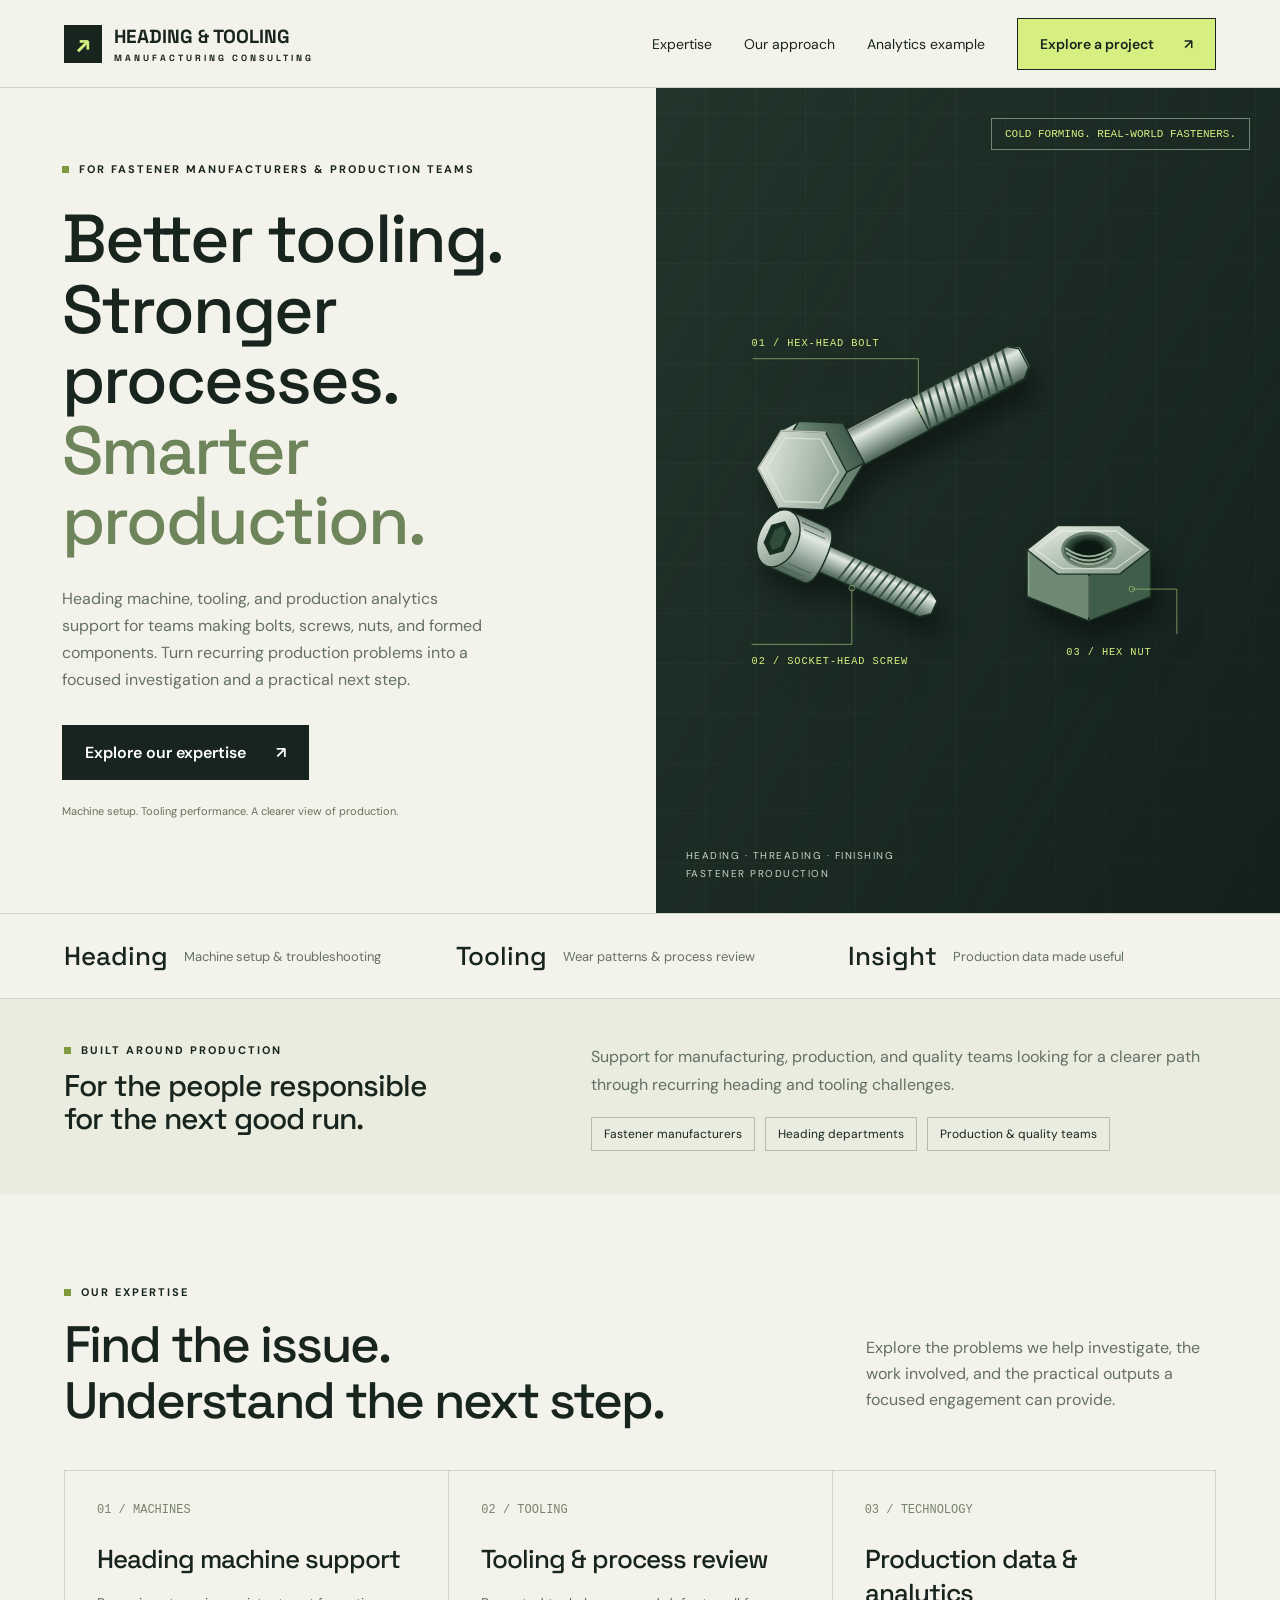
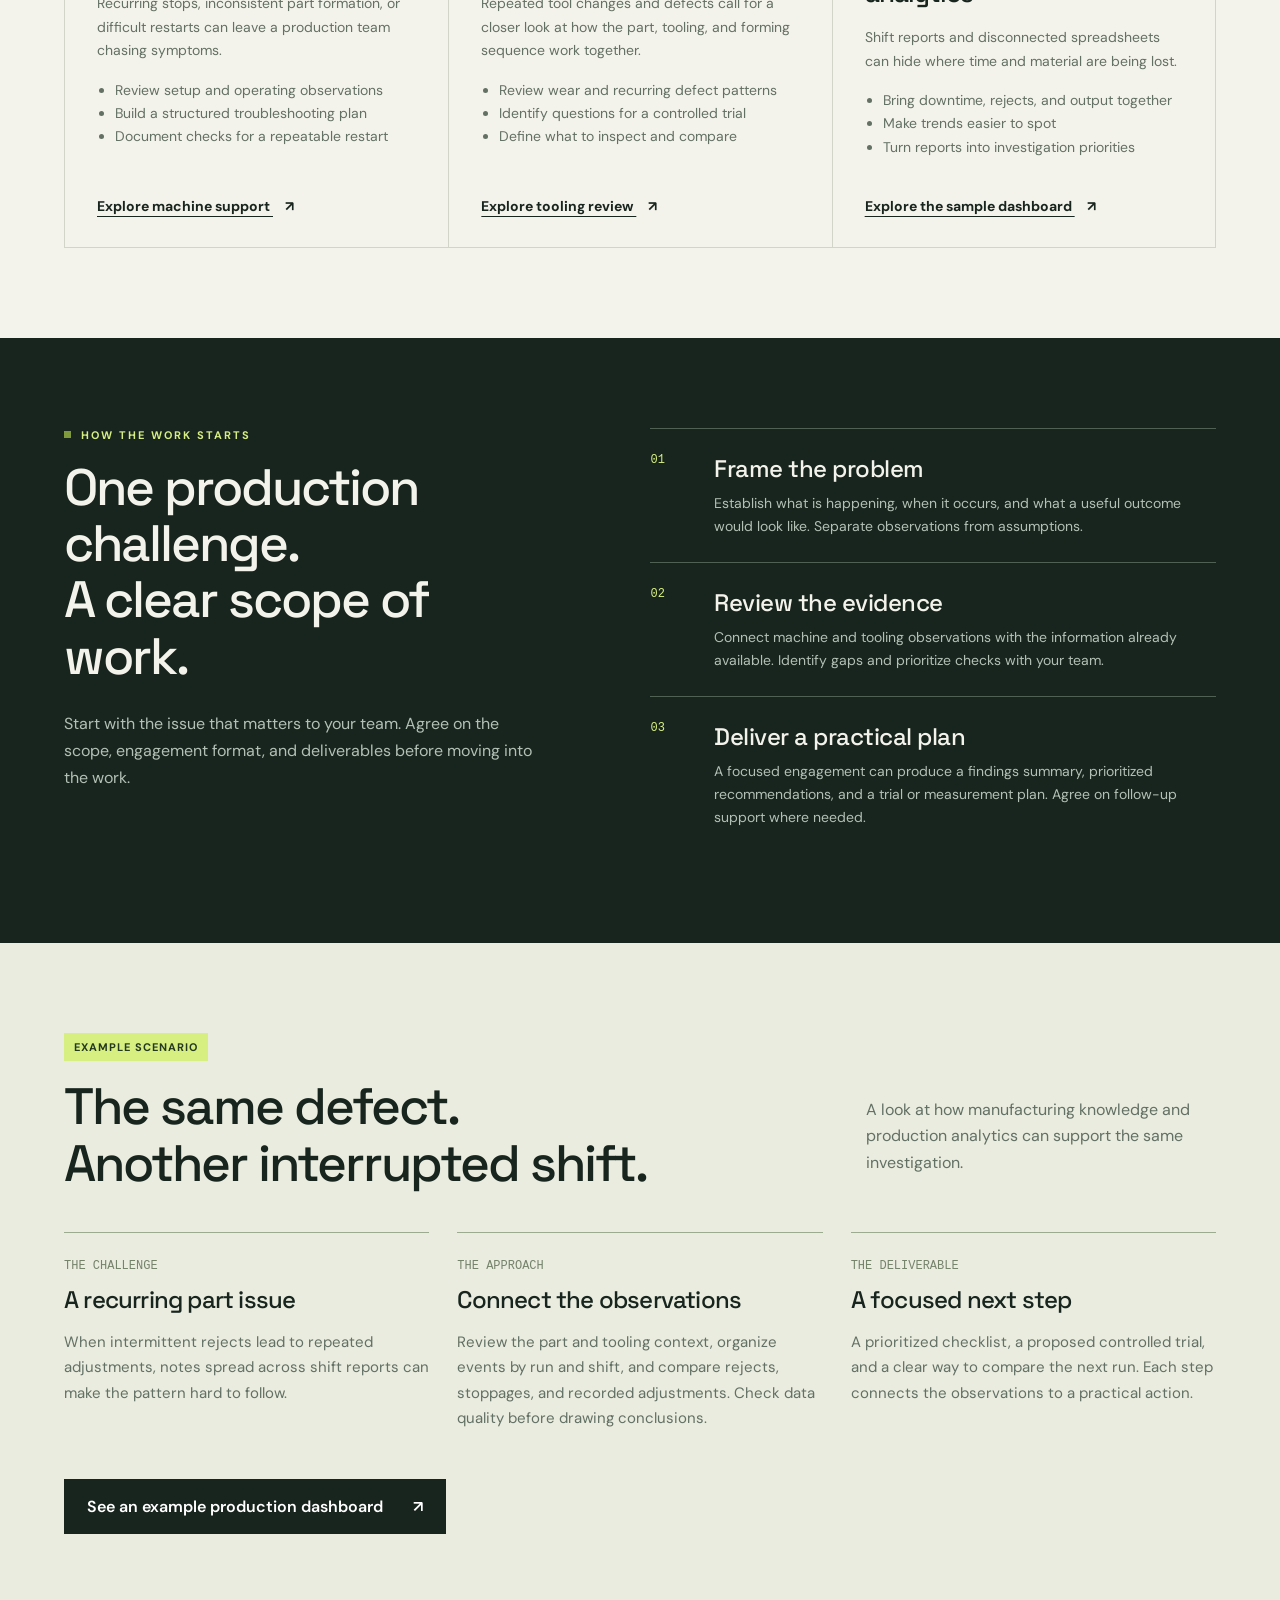
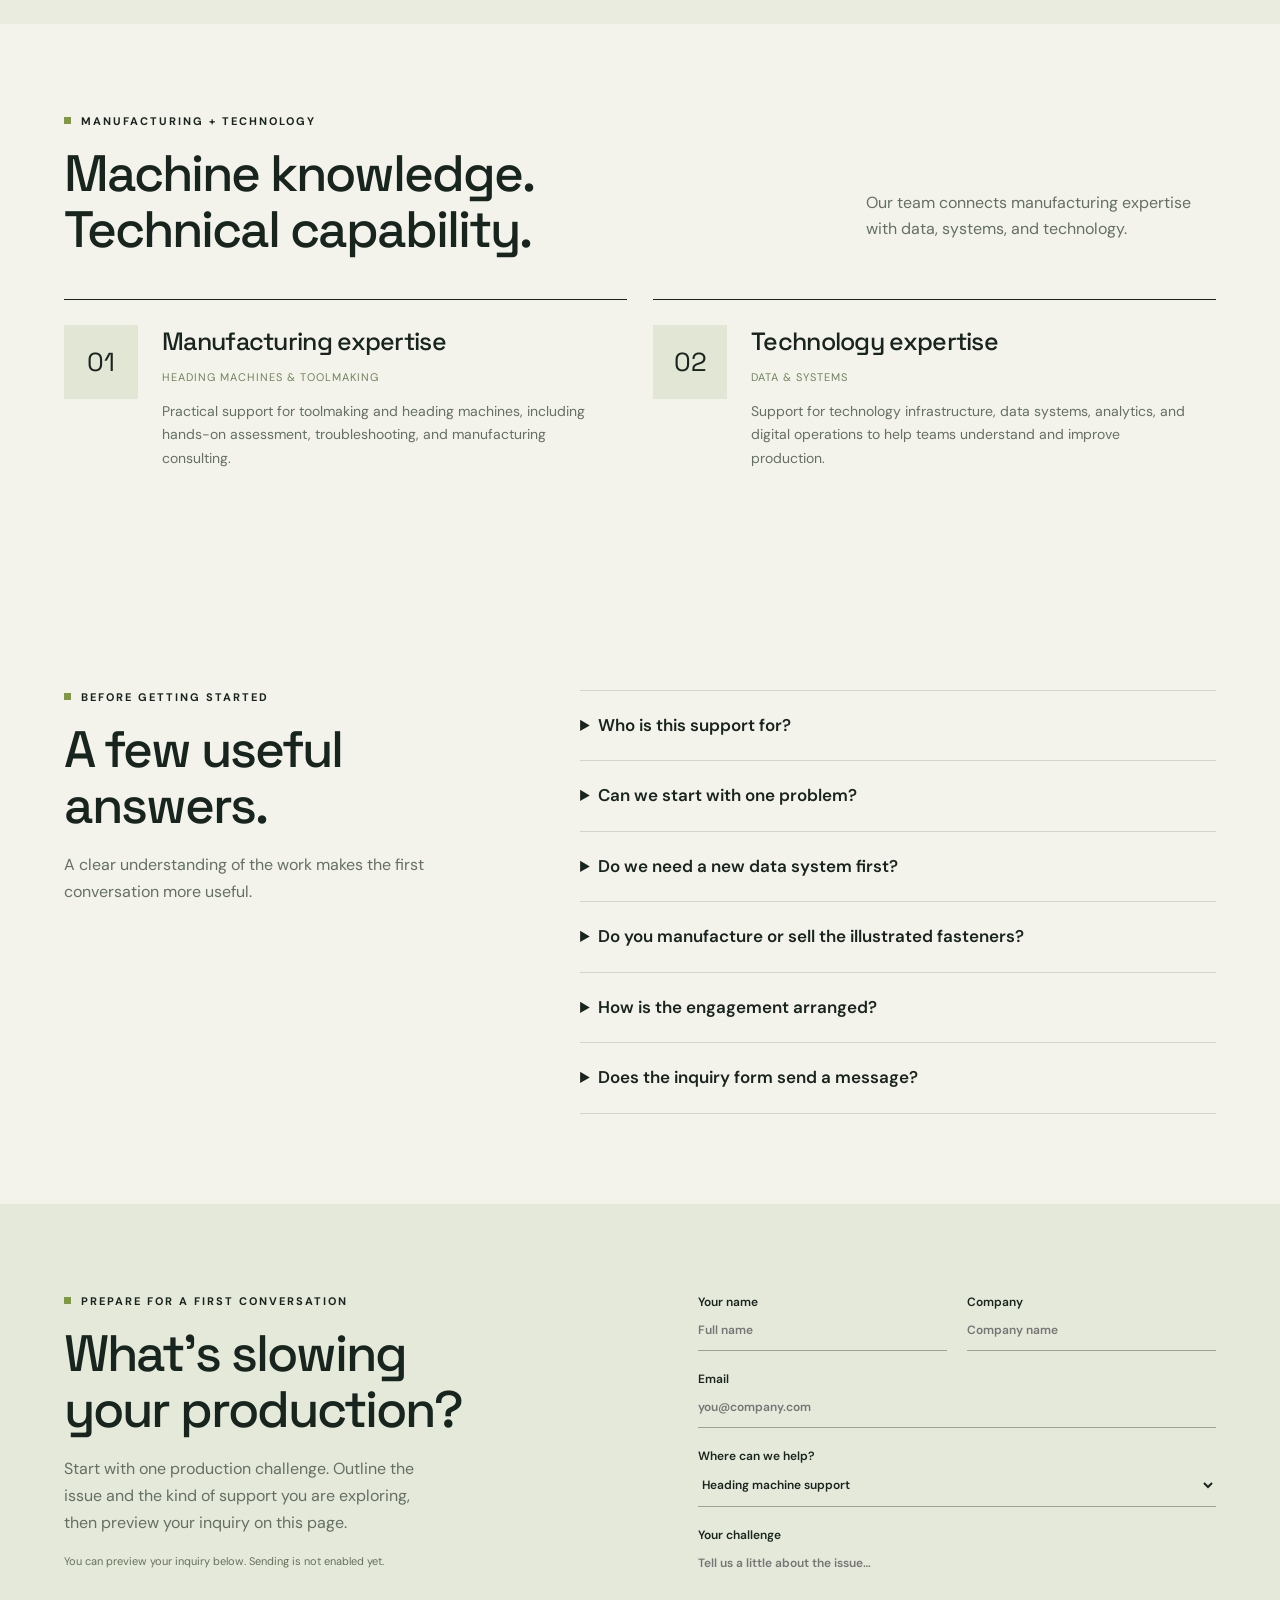
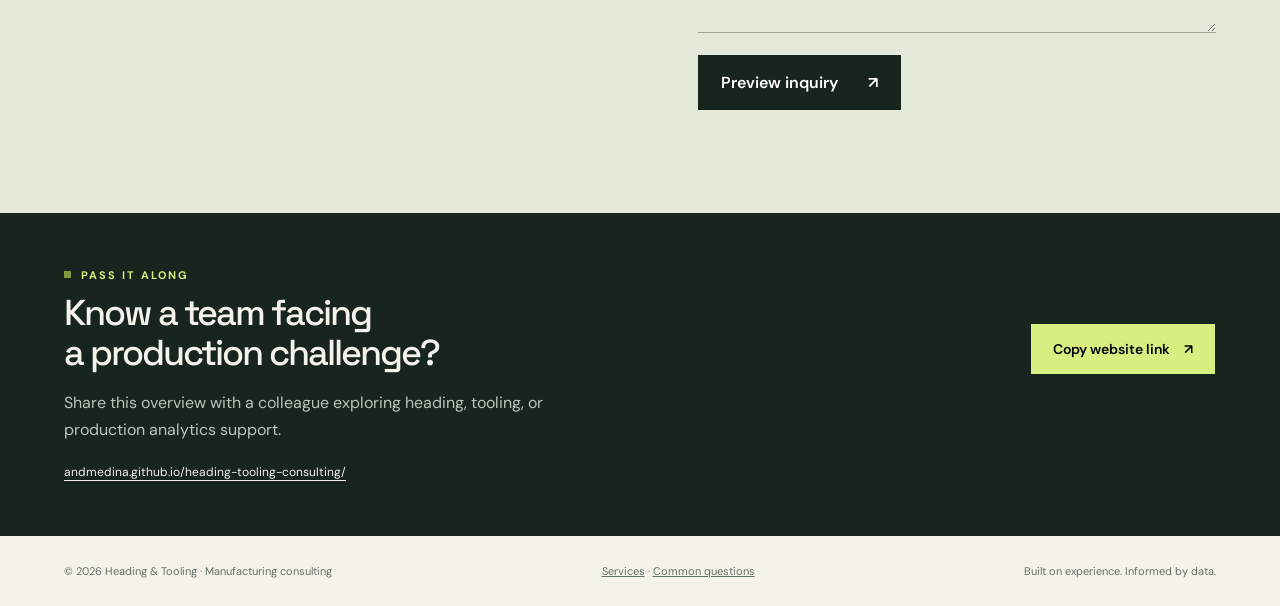
==== commit c8b18890: "Simplify marketing copy and remove repetitive disclaimers" ====
--- a/index.html
+++ b/index.html
@@ -46,16 +46,16 @@
 </g>
 <g fill="none" stroke="#a9c87d" stroke-width="1" opacity=".7"><path d="M247 156V99H70"/><circle cx="247" cy="156" r="3"/><path d="M176 344V404H69"/><circle cx="176" cy="344" r="3"/><path d="M475 345H523V393"/><circle cx="475" cy="345" r="3"/></g>
 <g fill="#d6ef80" font-family="monospace" font-size="11" letter-spacing="1"><text x="69" y="85">01 / HEX-HEAD BOLT</text><text x="69" y="425">02 / SOCKET-HEAD SCREW</text><text x="405" y="415">03 / HEX NUT</text></g>
-</svg><div class="art-label">HEADING · THREADING · FINISHING<br>ILLUSTRATIVE FINISHED FASTENERS</div></div></div><div class="strip"><div><b>Heading</b><span>Machine setup &amp; troubleshooting</span></div><div><b>Tooling</b><span>Wear patterns &amp; process review</span></div><div><b>Insight</b><span>Production data made useful</span></div></div><section class="audience" aria-labelledby="audience-title"><div><div class="eyebrow">Built around production</div><h2 id="audience-title">For the people responsible<br>for the next good run.</h2></div><div><p>Support for manufacturing, production, and quality teams looking for a clearer path through recurring heading and tooling challenges.</p><div class="pill-row"><span class="pill">Fastener manufacturers</span><span class="pill">Heading departments</span><span class="pill">Production &amp; quality teams</span></div></div></section><section id="services"><div class="section-top"><div><div class="eyebrow">Our expertise</div><h2>Find the issue.<br>Understand the next step.</h2></div><p>Explore the problems we help investigate, the work involved, and the practical outputs a focused engagement can provide.</p></div><div class="services">
+</svg><div class="art-label">HEADING · THREADING · FINISHING<br>FASTENER PRODUCTION</div></div></div><div class="strip"><div><b>Heading</b><span>Machine setup &amp; troubleshooting</span></div><div><b>Tooling</b><span>Wear patterns &amp; process review</span></div><div><b>Insight</b><span>Production data made useful</span></div></div><section class="audience" aria-labelledby="audience-title"><div><div class="eyebrow">Built around production</div><h2 id="audience-title">For the people responsible<br>for the next good run.</h2></div><div><p>Support for manufacturing, production, and quality teams looking for a clearer path through recurring heading and tooling challenges.</p><div class="pill-row"><span class="pill">Fastener manufacturers</span><span class="pill">Heading departments</span><span class="pill">Production &amp; quality teams</span></div></div></section><section id="services"><div class="section-top"><div><div class="eyebrow">Our expertise</div><h2>Find the issue.<br>Understand the next step.</h2></div><p>Explore the problems we help investigate, the work involved, and the practical outputs a focused engagement can provide.</p></div><div class="services">
 <article class="service"><span class="num">01 / MACHINES</span><h3>Heading machine support</h3><p>Recurring stops, inconsistent part formation, or difficult restarts can leave a production team chasing symptoms.</p><ul><li>Review setup and operating observations</li><li>Build a structured troubleshooting plan</li><li>Document checks for a repeatable restart</li></ul><a class="text-link" href="heading-support.html">Explore machine support <span aria-hidden="true">↗</span></a></article>
 <article class="service"><span class="num">02 / TOOLING</span><h3>Tooling &amp; process review</h3><p>Repeated tool changes and defects call for a closer look at how the part, tooling, and forming sequence work together.</p><ul><li>Review wear and recurring defect patterns</li><li>Identify questions for a controlled trial</li><li>Define what to inspect and compare</li></ul><a class="text-link" href="tooling-review.html">Explore tooling review <span aria-hidden="true">↗</span></a></article>
 <article class="service"><span class="num">03 / TECHNOLOGY</span><h3>Production data &amp; analytics</h3><p>Shift reports and disconnected spreadsheets can hide where time and material are being lost.</p><ul><li>Bring downtime, rejects, and output together</li><li>Make trends easier to spot</li><li>Turn reports into investigation priorities</li></ul><a class="text-link" href="data-analytics.html">Explore the sample dashboard <span aria-hidden="true">↗</span></a></article>
-</div></section><section class="process" id="approach"><div><div class="eyebrow">How the work starts</div><h2>One production challenge.<br>A clear scope of work.</h2><p style="color:#b3c0b5;line-height:1.7;margin-top:25px">Start with the issue that matters to your team. Agree on the scope, engagement format, and deliverables before moving into the work.</p></div><div class="steps"><article><span class="num">01</span><div><h3>Frame the problem</h3><p>Establish what is happening, when it occurs, and what a useful outcome would look like. Separate observations from assumptions.</p></div></article><article><span class="num">02</span><div><h3>Review the evidence</h3><p>Connect machine and tooling observations with the information already available. Identify gaps and prioritize checks with your team.</p></div></article><article><span class="num">03</span><div><h3>Deliver a practical plan</h3><p>A focused engagement can produce a findings summary, prioritized recommendations, and a trial or measurement plan. Agree on follow-up support where needed.</p></div></article></div></section><section class="example" id="example"><span class="badge">Illustrative scenario · Not a client case study</span><div class="section-top"><div><h2>The same defect.<br>Another interrupted shift.</h2></div><p>A look at how manufacturing knowledge and production analytics can support the same investigation.</p></div><div class="example-grid"><article><span class="num">THE CHALLENGE</span><h3>A recurring part issue</h3><p>A fictional production team sees intermittent rejects and repeated adjustments. Notes are spread across shift reports, making the pattern hard to follow.</p></article><article><span class="num">THE APPROACH</span><h3>Connect the observations</h3><p>Review the part and tooling context, organize events by run and shift, and compare rejects, stoppages, and recorded adjustments. Check data quality before drawing conclusions.</p></article><article><span class="num">THE DELIVERABLE</span><h3>A focused next step</h3><p>A prioritized check list, a proposed controlled trial, and a simple way to compare the next run. The aim is a testable plan, not a diagnosis based on a chart alone.</p></article></div><a class="button dark" href="data-analytics.html#dashboard">See an example production dashboard <span aria-hidden="true">↗</span></a></section><section id="team"><div class="section-top"><div><div class="eyebrow">Manufacturing + technology</div><h2>Machine knowledge.<br>Technical capability.</h2></div><p>Our team connects manufacturing expertise with data, systems, and technology.</p></div><div class="team-grid"><article class="person"><div class="avatar" aria-hidden="true">01</div><div><h3>Manufacturing expertise</h3><span class="role">Heading machines & toolmaking</span><p>Practical support for toolmaking and heading machines, including hands-on assessment, troubleshooting, and manufacturing consulting.</p></div></article><article class="person"><div class="avatar" aria-hidden="true">02</div><div><h3>Technology expertise</h3><span class="role">Data & systems</span><p>Support for technology infrastructure, data systems, analytics, and digital operations to help teams understand and improve production.</p></div></article></div></section><section id="faq"><div class="faq-grid"><div><div class="eyebrow">Before getting started</div><h2>A few useful<br>answers.</h2><p class="section-note">A clear understanding of the work makes the first conversation more useful.</p></div><div>
+</div></section><section class="process" id="approach"><div><div class="eyebrow">How the work starts</div><h2>One production challenge.<br>A clear scope of work.</h2><p style="color:#b3c0b5;line-height:1.7;margin-top:25px">Start with the issue that matters to your team. Agree on the scope, engagement format, and deliverables before moving into the work.</p></div><div class="steps"><article><span class="num">01</span><div><h3>Frame the problem</h3><p>Establish what is happening, when it occurs, and what a useful outcome would look like. Separate observations from assumptions.</p></div></article><article><span class="num">02</span><div><h3>Review the evidence</h3><p>Connect machine and tooling observations with the information already available. Identify gaps and prioritize checks with your team.</p></div></article><article><span class="num">03</span><div><h3>Deliver a practical plan</h3><p>A focused engagement can produce a findings summary, prioritized recommendations, and a trial or measurement plan. Agree on follow-up support where needed.</p></div></article></div></section><section class="example" id="example"><span class="badge">Example scenario</span><div class="section-top"><div><h2>The same defect.<br>Another interrupted shift.</h2></div><p>A look at how manufacturing knowledge and production analytics can support the same investigation.</p></div><div class="example-grid"><article><span class="num">THE CHALLENGE</span><h3>A recurring part issue</h3><p>When intermittent rejects lead to repeated adjustments, notes spread across shift reports can make the pattern hard to follow.</p></article><article><span class="num">THE APPROACH</span><h3>Connect the observations</h3><p>Review the part and tooling context, organize events by run and shift, and compare rejects, stoppages, and recorded adjustments. Check data quality before drawing conclusions.</p></article><article><span class="num">THE DELIVERABLE</span><h3>A focused next step</h3><p>A prioritized checklist, a proposed controlled trial, and a clear way to compare the next run. Each step connects the observations to a practical action.</p></article></div><a class="button dark" href="data-analytics.html#dashboard">See an example production dashboard <span aria-hidden="true">↗</span></a></section><section id="team"><div class="section-top"><div><div class="eyebrow">Manufacturing + technology</div><h2>Machine knowledge.<br>Technical capability.</h2></div><p>Our team connects manufacturing expertise with data, systems, and technology.</p></div><div class="team-grid"><article class="person"><div class="avatar" aria-hidden="true">01</div><div><h3>Manufacturing expertise</h3><span class="role">Heading machines & toolmaking</span><p>Practical support for toolmaking and heading machines, including hands-on assessment, troubleshooting, and manufacturing consulting.</p></div></article><article class="person"><div class="avatar" aria-hidden="true">02</div><div><h3>Technology expertise</h3><span class="role">Data & systems</span><p>Support for technology infrastructure, data systems, analytics, and digital operations to help teams understand and improve production.</p></div></article></div></section><section id="faq"><div class="faq-grid"><div><div class="eyebrow">Before getting started</div><h2>A few useful<br>answers.</h2><p class="section-note">A clear understanding of the work makes the first conversation more useful.</p></div><div>
 <details><summary>Who is this support for?</summary><p>Fastener manufacturers, heading departments, and production teams working with bolts, screws, nuts, and formed components. The fit depends on the machine, part, challenge, and scope.</p></details>
 <details><summary>Can we start with one problem?</summary><p>Yes. A focused setup issue, tooling concern, or reporting gap is a useful starting point. Scope and deliverables are agreed around that problem before work begins.</p></details>
 <details><summary>Do we need a new data system first?</summary><p>No. An analytics discussion can start with the reports or spreadsheets you already use. The first step is understanding which questions they can answer and where information is missing.</p></details>
-<details><summary>Do you manufacture or sell the illustrated fasteners?</summary><p>This website presents consulting services. The fastener illustrations show the manufacturing context; they are not a product catalog or an offer to supply parts.</p></details>
+<details><summary>Do you manufacture or sell the illustrated fasteners?</summary><p>Our focus is consulting for heading operations, tooling, and production analytics. The fasteners shown represent the types of components these services support.</p></details>
 <details><summary>How is the engagement arranged?</summary><p>The working format, access requirements, schedule, and deliverables are agreed with your team for the specific project before work begins.</p></details>
-<details><summary>Does the inquiry form send a message?</summary><p>Not yet. You can preview your inquiry on this page, but nothing entered in the form is submitted to us. Your entries are not stored by the website.</p></details>
-</div></div></section><section class="contact" id="contact"><div><div class="eyebrow">Prepare for a first conversation</div><h2>What’s slowing<br>your production?</h2><p>Start with one production challenge. Outline the issue and the kind of support you are exploring, then preview your inquiry on this page.</p><p class="note">Preview only: this form does not send a message or submit your entries to us.</p></div><form id="inquiry"><div class="form-grid"><label>Your name<input name="name" autocomplete="name" required placeholder="Full name"></label><label>Company<input name="company" autocomplete="organization" required placeholder="Company name"></label><label class="full">Email<input name="email" type="email" autocomplete="email" required placeholder="you@company.com"></label><label class="full">Where can we help?<select name="service"><option>Heading machine support</option><option>Tooling & process review</option><option>Production data & systems</option><option>Something else</option></select></label><label class="full">Your challenge<textarea name="challenge" required placeholder="Tell us a little about the issue…"></textarea></label></div><button class="button dark" type="submit">Preview inquiry <span>↗</span></button><p id="status" aria-live="polite"></p><div class="inquiry-preview" id="inquiry-preview" hidden><h3>Your inquiry preview</h3><pre id="inquiry-text"></pre></div></form></section><section class="share" id="share"><div><div class="eyebrow">Pass it along</div><h2>Know a team facing<br>a production challenge?</h2><p>Share this overview with a colleague exploring heading, tooling, or production analytics support.</p><a class="share-url" href="https://andmedina.github.io/heading-tooling-consulting/">andmedina.github.io/heading-tooling-consulting/</a></div><div><div class="share-actions"><button class="button" type="button" id="copy-link">Copy website link <span aria-hidden="true">↗</span></button></div><p class="share-status" id="share-status" role="status"></p></div></section></main><footer><span>© 2026 Heading &amp; Tooling · Manufacturing consulting</span><span><a href="index.html#services">Services</a> · <a href="index.html#faq">Common questions</a></span><span>Built on experience. Informed by data.</span></footer><script>document.querySelector('#inquiry').addEventListener('submit',e=>{e.preventDefault();const d=new FormData(e.target);document.querySelector('#inquiry-text').textContent=['CONSULTATION INQUIRY','Name: '+d.get('name'),'Company: '+d.get('company'),'Email: '+d.get('email'),'Service: '+d.get('service'),'','Challenge:',d.get('challenge')].join('\n');document.querySelector('#inquiry-preview').hidden=false;document.querySelector('#status').textContent='Your preview is shown below. Nothing has been sent or saved.'});
+<details><summary>Does the inquiry form send a message?</summary><p>The form lets you preview an inquiry on the page. Sending is not enabled yet.</p></details>
+</div></div></section><section class="contact" id="contact"><div><div class="eyebrow">Prepare for a first conversation</div><h2>What’s slowing<br>your production?</h2><p>Start with one production challenge. Outline the issue and the kind of support you are exploring, then preview your inquiry on this page.</p><p class="note">You can preview your inquiry below. Sending is not enabled yet.</p></div><form id="inquiry"><div class="form-grid"><label>Your name<input name="name" autocomplete="name" required placeholder="Full name"></label><label>Company<input name="company" autocomplete="organization" required placeholder="Company name"></label><label class="full">Email<input name="email" type="email" autocomplete="email" required placeholder="you@company.com"></label><label class="full">Where can we help?<select name="service"><option>Heading machine support</option><option>Tooling & process review</option><option>Production data & systems</option><option>Something else</option></select></label><label class="full">Your challenge<textarea name="challenge" required placeholder="Tell us a little about the issue…"></textarea></label></div><button class="button dark" type="submit">Preview inquiry <span>↗</span></button><p id="status" aria-live="polite"></p><div class="inquiry-preview" id="inquiry-preview" hidden><h3>Your inquiry preview</h3><pre id="inquiry-text"></pre></div></form></section><section class="share" id="share"><div><div class="eyebrow">Pass it along</div><h2>Know a team facing<br>a production challenge?</h2><p>Share this overview with a colleague exploring heading, tooling, or production analytics support.</p><a class="share-url" href="https://andmedina.github.io/heading-tooling-consulting/">andmedina.github.io/heading-tooling-consulting/</a></div><div><div class="share-actions"><button class="button" type="button" id="copy-link">Copy website link <span aria-hidden="true">↗</span></button></div><p class="share-status" id="share-status" role="status"></p></div></section></main><footer><span>© 2026 Heading &amp; Tooling · Manufacturing consulting</span><span><a href="index.html#services">Services</a> · <a href="index.html#faq">Common questions</a></span><span>Built on experience. Informed by data.</span></footer><script>document.querySelector('#inquiry').addEventListener('submit',e=>{e.preventDefault();const d=new FormData(e.target);document.querySelector('#inquiry-text').textContent=['CONSULTATION INQUIRY','Name: '+d.get('name'),'Company: '+d.get('company'),'Email: '+d.get('email'),'Service: '+d.get('service'),'','Challenge:',d.get('challenge')].join('\n');document.querySelector('#inquiry-preview').hidden=false;document.querySelector('#status').textContent='Your inquiry preview is ready. No message has been sent.'});
 document.querySelector('#copy-link').addEventListener('click',async()=>{const status=document.querySelector('#share-status');try{await navigator.clipboard.writeText('https://andmedina.github.io/heading-tooling-consulting/');status.textContent='Link copied. Ready to share.'}catch{status.textContent='Copy the website address shown here to share it.'}});</script></body></html>
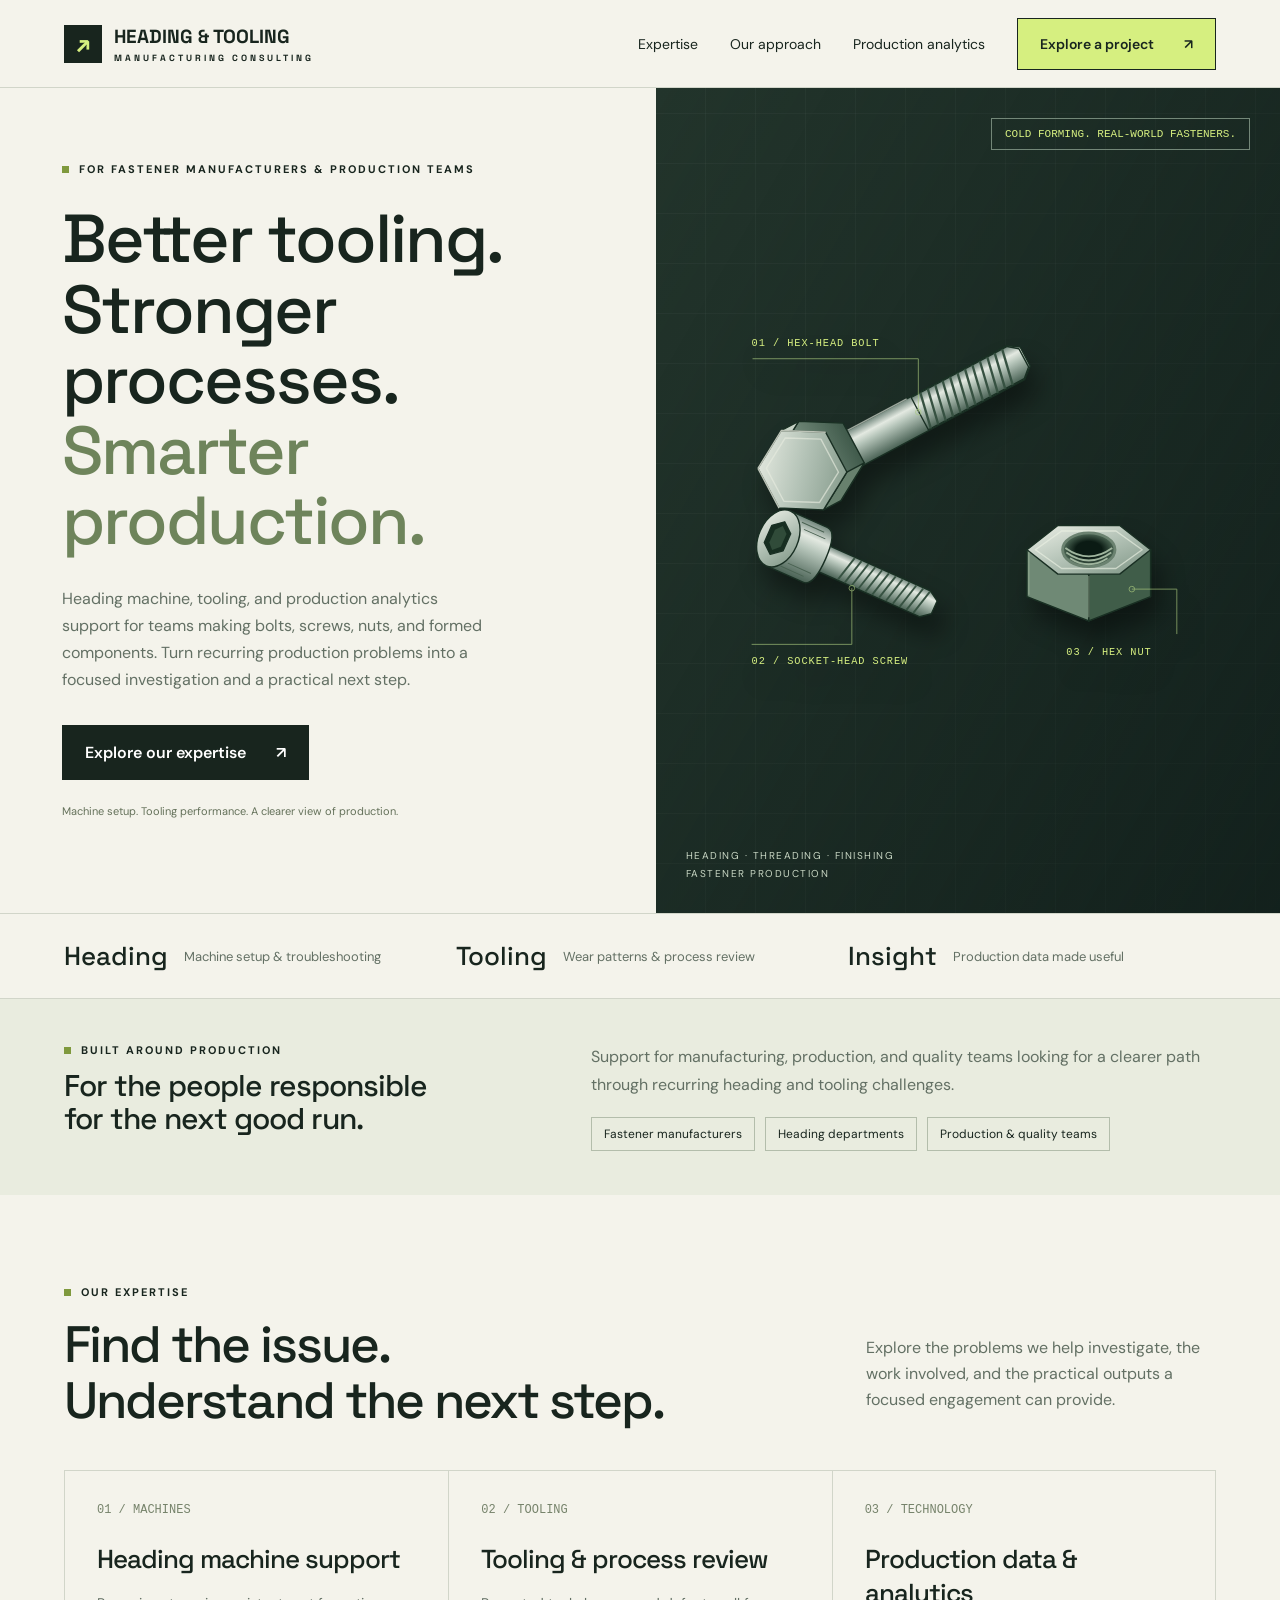
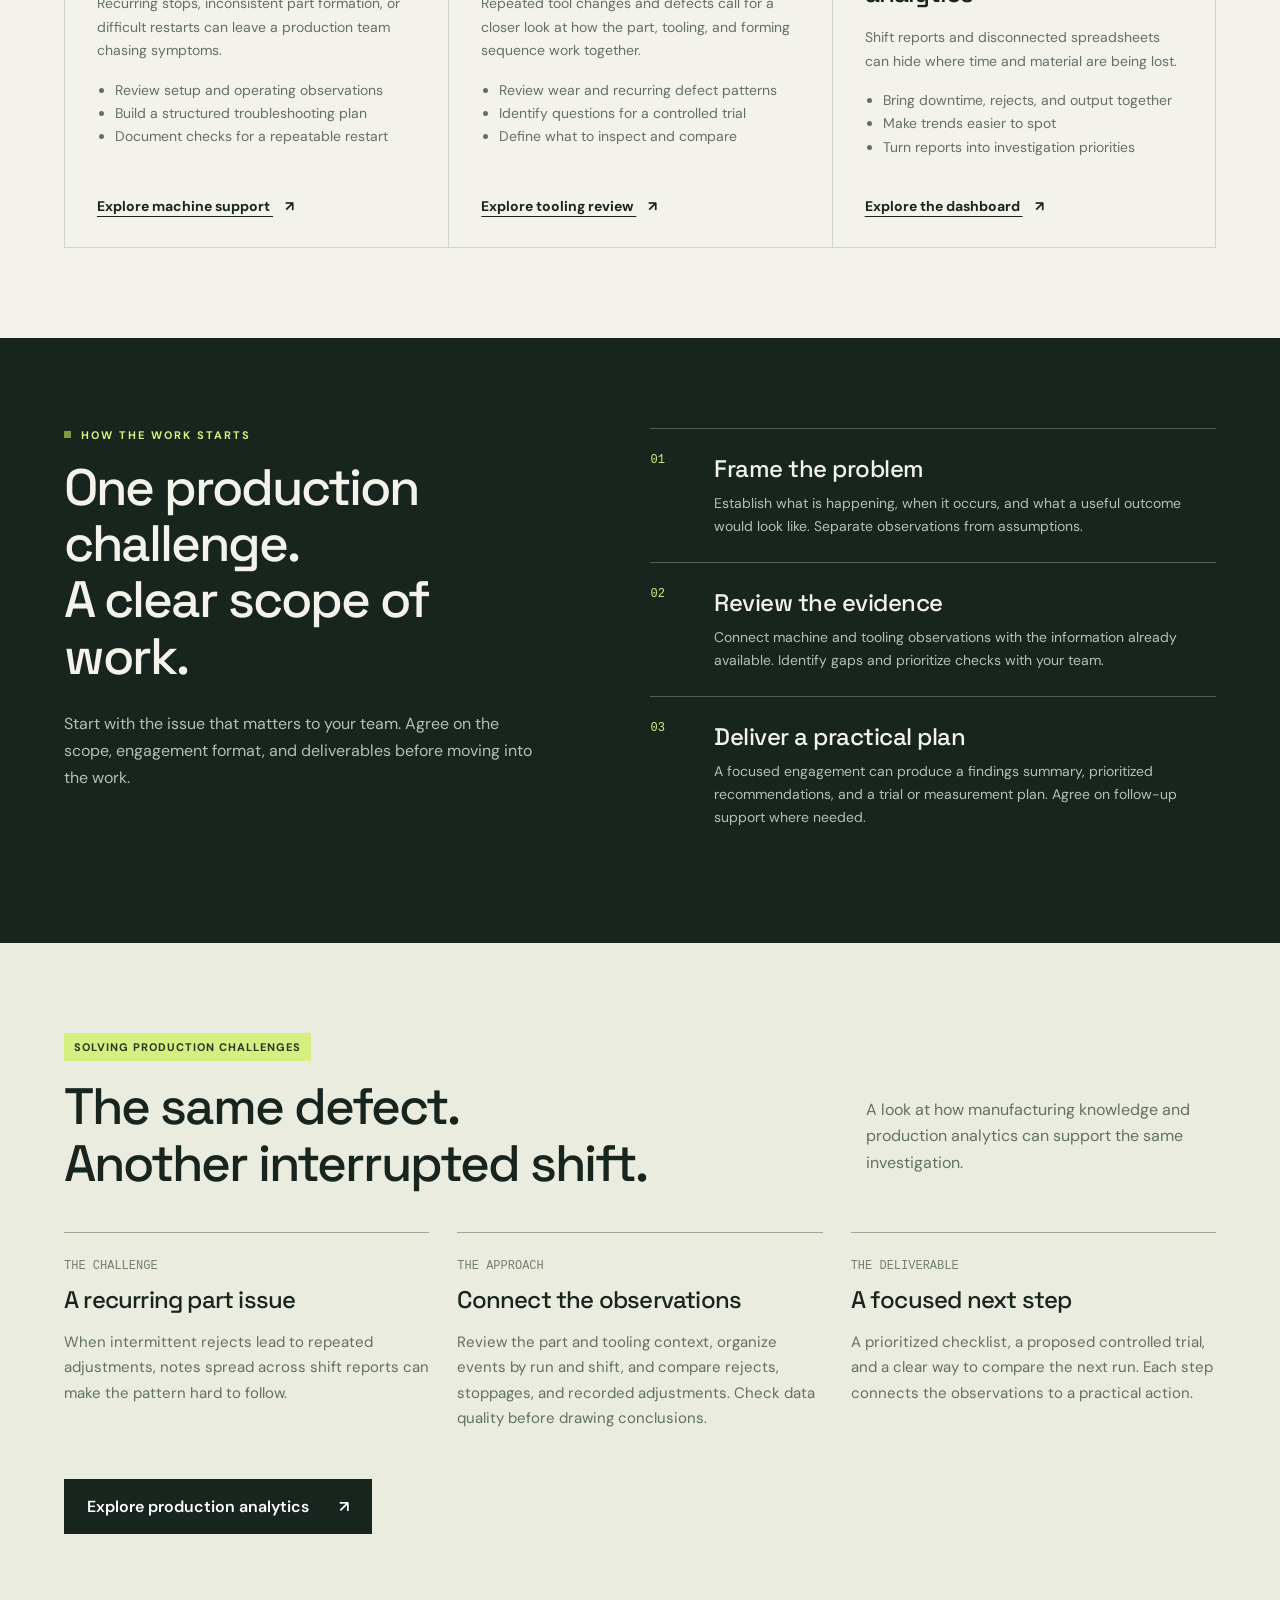
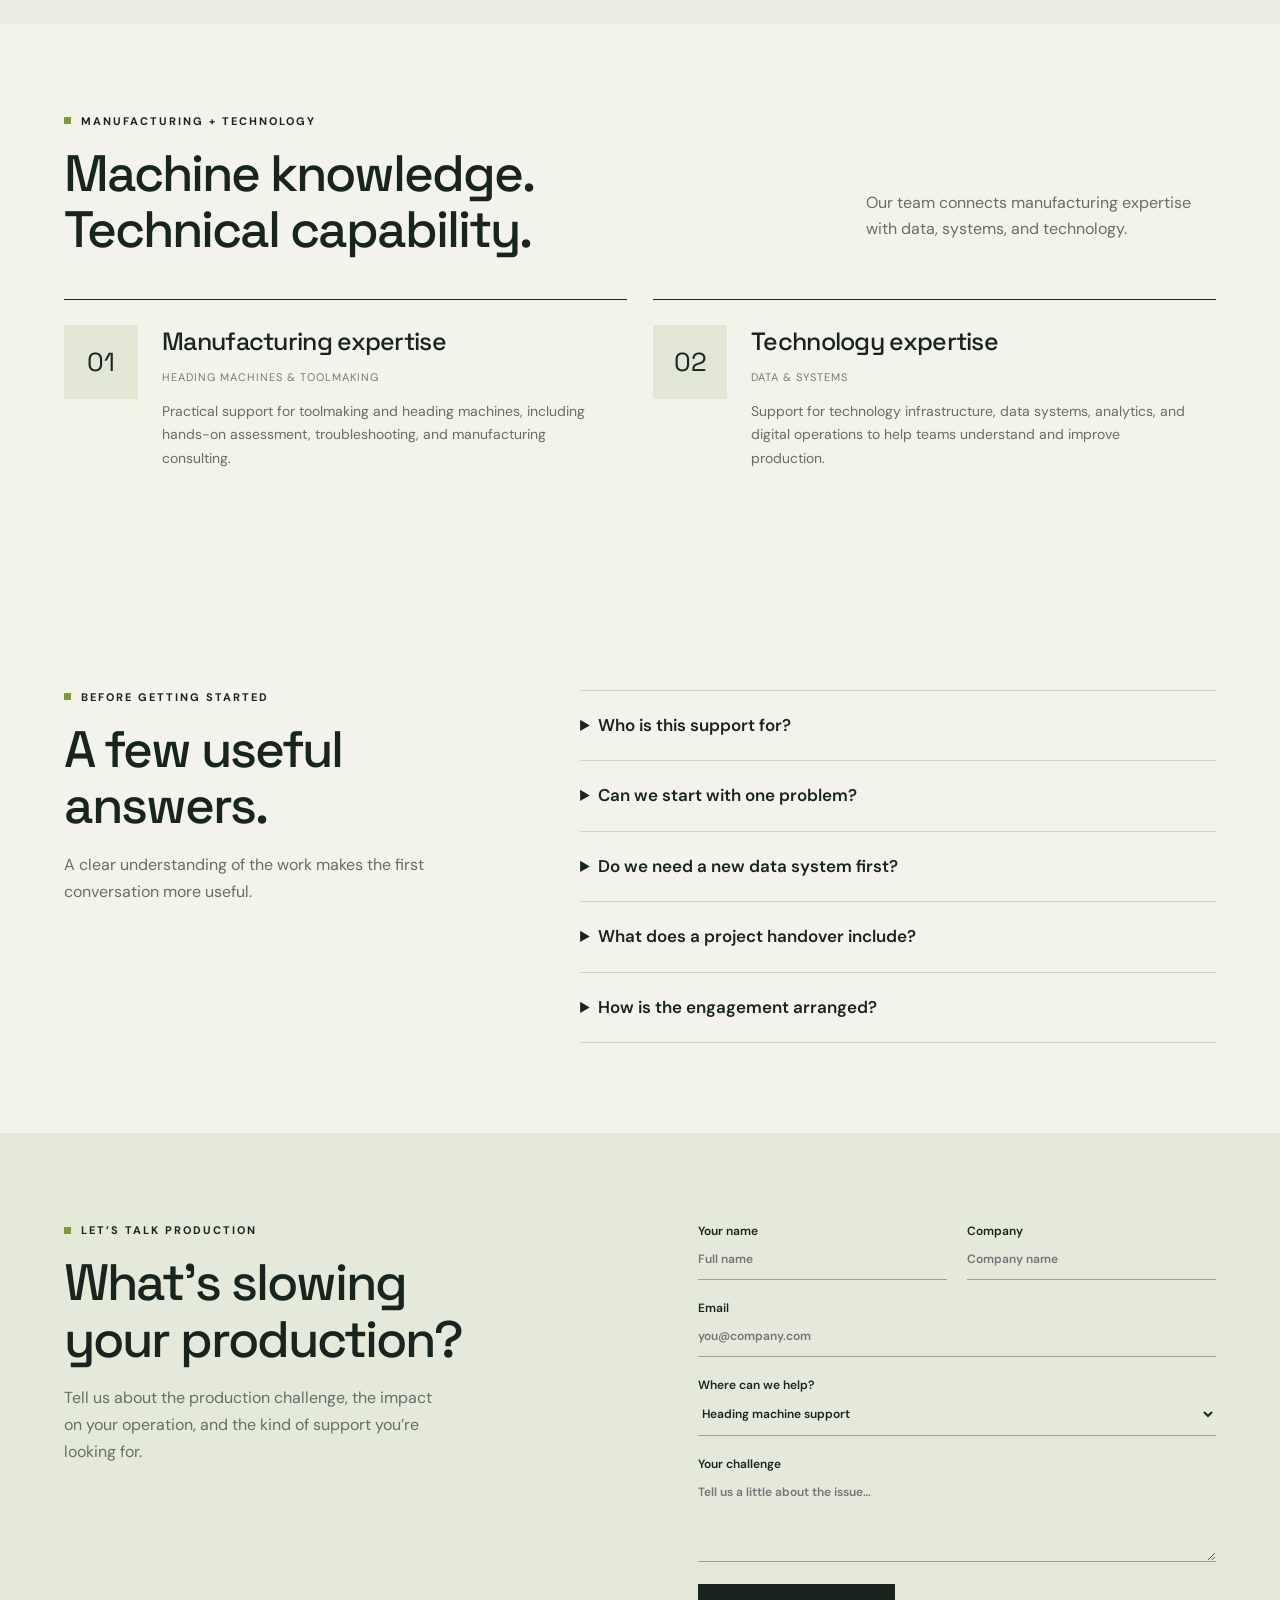
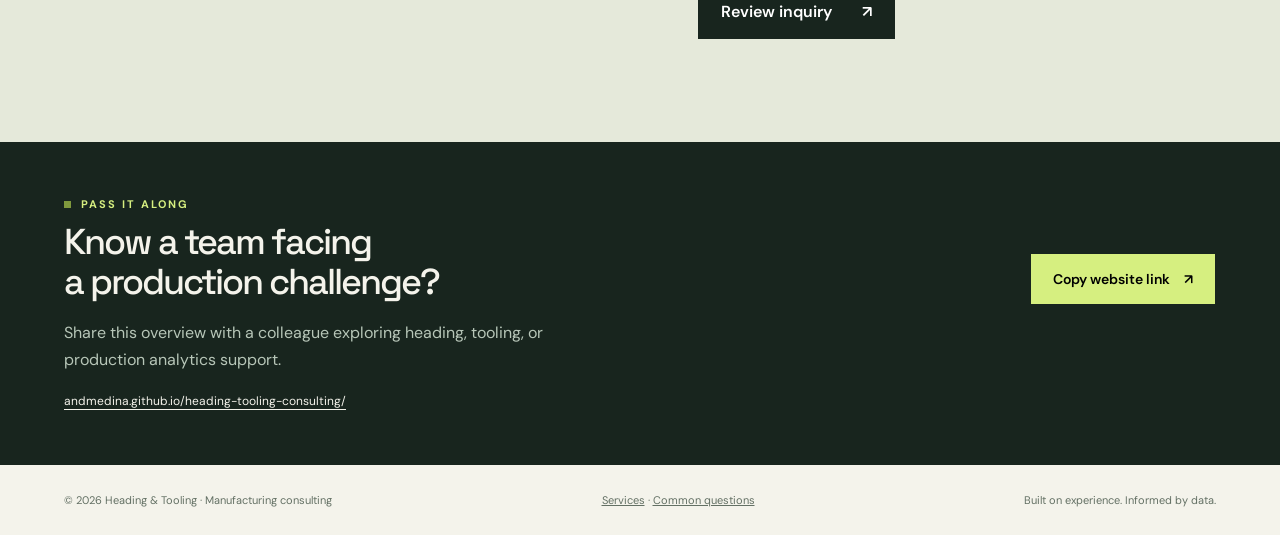
==== commit 56dfb5bd: "Polish marketing presentation and inquiry review experience" ====
--- a/index.html
+++ b/index.html
@@ -1,7 +1,7 @@
 <!doctype html>
 <html lang="en"><head><meta charset="utf-8"><meta name="viewport" content="width=device-width, initial-scale=1">
-<title>Heading, tooling & production analytics | Heading &amp; Tooling</title><meta name="description" content="Practical consulting for fastener manufacturers: heading machine support, tooling review, and production analytics. Explore services and a sample dashboard.">
-<link rel="canonical" href="https://andmedina.github.io/heading-tooling-consulting/"><meta property="og:type" content="website"><meta property="og:title" content="Heading, tooling & production analytics | Heading &amp; Tooling"><meta property="og:description" content="Practical consulting for fastener manufacturers: heading machine support, tooling review, and production analytics. Explore services and a sample dashboard."><meta property="og:url" content="https://andmedina.github.io/heading-tooling-consulting/"><meta property="og:image" content="https://andmedina.github.io/heading-tooling-consulting/assets/share-card.png"><meta property="og:image:width" content="1200"><meta property="og:image:height" content="630"><meta property="og:image:alt" content="Heading and Tooling: manufacturing consulting for fastener production"><meta name="twitter:card" content="summary_large_image"><meta name="theme-color" content="#18251e"><link rel="icon" type="image/svg+xml" href="assets/favicon.svg"><link rel="stylesheet" href="assets/site.css"></head><body><a class="skip-link" href="#main">Skip to content</a><header><a class="brand" href="index.html" aria-label="Heading and Tooling home"><span class="mark" aria-hidden="true">↗</span><span>HEADING &amp; TOOLING<span style="display:block;font-size:9px;letter-spacing:3px;margin-top:3px">MANUFACTURING CONSULTING</span></span></a><nav aria-label="Main navigation"><a href="#services">Expertise</a><a href="#approach">Our approach</a><a href="data-analytics.html">Analytics example</a><a class="button" href="#contact">Explore a project <span aria-hidden="true">↗</span></a></nav></header><main id="main"><div class="hero"><div class="intro"><div class="eyebrow">For fastener manufacturers &amp; production teams</div><h1>Better tooling.<br>Stronger processes.<br><em>Smarter production.</em></h1><p>Heading machine, tooling, and production analytics support for teams making bolts, screws, nuts, and formed components. Turn recurring production problems into a focused investigation and a practical next step.</p><a class="button dark" href="#services">Explore our expertise <span>↗</span></a><p class="note" style="margin-top:22px">Machine setup. Tooling performance. A clearer view of production.</p></div><div class="hero-art" role="img" aria-label="Illustration of a hex-head bolt, socket-head screw, and hex nut, representing finished cold-formed fasteners"><div class="art-tag">COLD FORMING. REAL-WORLD FASTENERS.</div><svg class="technical" viewBox="0 0 600 500" xmlns="http://www.w3.org/2000/svg" aria-hidden="true">
+<title>Heading, tooling & production analytics | Heading &amp; Tooling</title><meta name="description" content="Practical consulting for fastener manufacturers: heading machine support, tooling review, and production analytics. Explore our services and production analytics.">
+<link rel="canonical" href="https://andmedina.github.io/heading-tooling-consulting/"><meta property="og:type" content="website"><meta property="og:title" content="Heading, tooling & production analytics | Heading &amp; Tooling"><meta property="og:description" content="Practical consulting for fastener manufacturers: heading machine support, tooling review, and production analytics. Explore our services and production analytics."><meta property="og:url" content="https://andmedina.github.io/heading-tooling-consulting/"><meta property="og:image" content="https://andmedina.github.io/heading-tooling-consulting/assets/share-card.png"><meta property="og:image:width" content="1200"><meta property="og:image:height" content="630"><meta property="og:image:alt" content="Heading and Tooling: manufacturing consulting for fastener production"><meta name="twitter:card" content="summary_large_image"><meta name="theme-color" content="#18251e"><link rel="icon" type="image/svg+xml" href="assets/favicon.svg"><link rel="stylesheet" href="assets/site.css"></head><body><a class="skip-link" href="#main">Skip to content</a><header><a class="brand" href="index.html" aria-label="Heading and Tooling home"><span class="mark" aria-hidden="true">↗</span><span>HEADING &amp; TOOLING<span style="display:block;font-size:9px;letter-spacing:3px;margin-top:3px">MANUFACTURING CONSULTING</span></span></a><nav aria-label="Main navigation"><a href="#services">Expertise</a><a href="#approach">Our approach</a><a href="data-analytics.html">Production analytics</a><a class="button" href="#contact">Explore a project <span aria-hidden="true">↗</span></a></nav></header><main id="main"><div class="hero"><div class="intro"><div class="eyebrow">For fastener manufacturers &amp; production teams</div><h1>Better tooling.<br>Stronger processes.<br><em>Smarter production.</em></h1><p>Heading machine, tooling, and production analytics support for teams making bolts, screws, nuts, and formed components. Turn recurring production problems into a focused investigation and a practical next step.</p><a class="button dark" href="#services">Explore our expertise <span>↗</span></a><p class="note" style="margin-top:22px">Machine setup. Tooling performance. A clearer view of production.</p></div><div class="hero-art" role="img" aria-label="Illustration of a hex-head bolt, socket-head screw, and hex nut, representing finished cold-formed fasteners"><div class="art-tag">COLD FORMING. REAL-WORLD FASTENERS.</div><svg class="technical" viewBox="0 0 600 500" xmlns="http://www.w3.org/2000/svg" aria-hidden="true">
 <defs>
 <linearGradient id="shaft" x1="0" y1="0" x2="0" y2="1"><stop stop-color="#71867c"/><stop offset=".26" stop-color="#e3e9e1"/><stop offset=".46" stop-color="#b7c6bb"/><stop offset="1" stop-color="#4a6255"/></linearGradient>
 <linearGradient id="head" x1="0" y1="0" x2="1" y2="1"><stop stop-color="#eef1e8"/><stop offset=".5" stop-color="#b3c2b6"/><stop offset="1" stop-color="#7c9383"/></linearGradient>
@@ -49,13 +49,14 @@
 </svg><div class="art-label">HEADING · THREADING · FINISHING<br>FASTENER PRODUCTION</div></div></div><div class="strip"><div><b>Heading</b><span>Machine setup &amp; troubleshooting</span></div><div><b>Tooling</b><span>Wear patterns &amp; process review</span></div><div><b>Insight</b><span>Production data made useful</span></div></div><section class="audience" aria-labelledby="audience-title"><div><div class="eyebrow">Built around production</div><h2 id="audience-title">For the people responsible<br>for the next good run.</h2></div><div><p>Support for manufacturing, production, and quality teams looking for a clearer path through recurring heading and tooling challenges.</p><div class="pill-row"><span class="pill">Fastener manufacturers</span><span class="pill">Heading departments</span><span class="pill">Production &amp; quality teams</span></div></div></section><section id="services"><div class="section-top"><div><div class="eyebrow">Our expertise</div><h2>Find the issue.<br>Understand the next step.</h2></div><p>Explore the problems we help investigate, the work involved, and the practical outputs a focused engagement can provide.</p></div><div class="services">
 <article class="service"><span class="num">01 / MACHINES</span><h3>Heading machine support</h3><p>Recurring stops, inconsistent part formation, or difficult restarts can leave a production team chasing symptoms.</p><ul><li>Review setup and operating observations</li><li>Build a structured troubleshooting plan</li><li>Document checks for a repeatable restart</li></ul><a class="text-link" href="heading-support.html">Explore machine support <span aria-hidden="true">↗</span></a></article>
 <article class="service"><span class="num">02 / TOOLING</span><h3>Tooling &amp; process review</h3><p>Repeated tool changes and defects call for a closer look at how the part, tooling, and forming sequence work together.</p><ul><li>Review wear and recurring defect patterns</li><li>Identify questions for a controlled trial</li><li>Define what to inspect and compare</li></ul><a class="text-link" href="tooling-review.html">Explore tooling review <span aria-hidden="true">↗</span></a></article>
-<article class="service"><span class="num">03 / TECHNOLOGY</span><h3>Production data &amp; analytics</h3><p>Shift reports and disconnected spreadsheets can hide where time and material are being lost.</p><ul><li>Bring downtime, rejects, and output together</li><li>Make trends easier to spot</li><li>Turn reports into investigation priorities</li></ul><a class="text-link" href="data-analytics.html">Explore the sample dashboard <span aria-hidden="true">↗</span></a></article>
-</div></section><section class="process" id="approach"><div><div class="eyebrow">How the work starts</div><h2>One production challenge.<br>A clear scope of work.</h2><p style="color:#b3c0b5;line-height:1.7;margin-top:25px">Start with the issue that matters to your team. Agree on the scope, engagement format, and deliverables before moving into the work.</p></div><div class="steps"><article><span class="num">01</span><div><h3>Frame the problem</h3><p>Establish what is happening, when it occurs, and what a useful outcome would look like. Separate observations from assumptions.</p></div></article><article><span class="num">02</span><div><h3>Review the evidence</h3><p>Connect machine and tooling observations with the information already available. Identify gaps and prioritize checks with your team.</p></div></article><article><span class="num">03</span><div><h3>Deliver a practical plan</h3><p>A focused engagement can produce a findings summary, prioritized recommendations, and a trial or measurement plan. Agree on follow-up support where needed.</p></div></article></div></section><section class="example" id="example"><span class="badge">Example scenario</span><div class="section-top"><div><h2>The same defect.<br>Another interrupted shift.</h2></div><p>A look at how manufacturing knowledge and production analytics can support the same investigation.</p></div><div class="example-grid"><article><span class="num">THE CHALLENGE</span><h3>A recurring part issue</h3><p>When intermittent rejects lead to repeated adjustments, notes spread across shift reports can make the pattern hard to follow.</p></article><article><span class="num">THE APPROACH</span><h3>Connect the observations</h3><p>Review the part and tooling context, organize events by run and shift, and compare rejects, stoppages, and recorded adjustments. Check data quality before drawing conclusions.</p></article><article><span class="num">THE DELIVERABLE</span><h3>A focused next step</h3><p>A prioritized checklist, a proposed controlled trial, and a clear way to compare the next run. Each step connects the observations to a practical action.</p></article></div><a class="button dark" href="data-analytics.html#dashboard">See an example production dashboard <span aria-hidden="true">↗</span></a></section><section id="team"><div class="section-top"><div><div class="eyebrow">Manufacturing + technology</div><h2>Machine knowledge.<br>Technical capability.</h2></div><p>Our team connects manufacturing expertise with data, systems, and technology.</p></div><div class="team-grid"><article class="person"><div class="avatar" aria-hidden="true">01</div><div><h3>Manufacturing expertise</h3><span class="role">Heading machines & toolmaking</span><p>Practical support for toolmaking and heading machines, including hands-on assessment, troubleshooting, and manufacturing consulting.</p></div></article><article class="person"><div class="avatar" aria-hidden="true">02</div><div><h3>Technology expertise</h3><span class="role">Data & systems</span><p>Support for technology infrastructure, data systems, analytics, and digital operations to help teams understand and improve production.</p></div></article></div></section><section id="faq"><div class="faq-grid"><div><div class="eyebrow">Before getting started</div><h2>A few useful<br>answers.</h2><p class="section-note">A clear understanding of the work makes the first conversation more useful.</p></div><div>
+<article class="service"><span class="num">03 / TECHNOLOGY</span><h3>Production data &amp; analytics</h3><p>Shift reports and disconnected spreadsheets can hide where time and material are being lost.</p><ul><li>Bring downtime, rejects, and output together</li><li>Make trends easier to spot</li><li>Turn reports into investigation priorities</li></ul><a class="text-link" href="data-analytics.html">Explore the dashboard <span aria-hidden="true">↗</span></a></article>
+</div></section><section class="process" id="approach"><div><div class="eyebrow">How the work starts</div><h2>One production challenge.<br>A clear scope of work.</h2><p style="color:#b3c0b5;line-height:1.7;margin-top:25px">Start with the issue that matters to your team. Agree on the scope, engagement format, and deliverables before moving into the work.</p></div><div class="steps"><article><span class="num">01</span><div><h3>Frame the problem</h3><p>Establish what is happening, when it occurs, and what a useful outcome would look like. Separate observations from assumptions.</p></div></article><article><span class="num">02</span><div><h3>Review the evidence</h3><p>Connect machine and tooling observations with the information already available. Identify gaps and prioritize checks with your team.</p></div></article><article><span class="num">03</span><div><h3>Deliver a practical plan</h3><p>A focused engagement can produce a findings summary, prioritized recommendations, and a trial or measurement plan. Agree on follow-up support where needed.</p></div></article></div></section><section class="example" id="example"><span class="badge">Solving production challenges</span><div class="section-top"><div><h2>The same defect.<br>Another interrupted shift.</h2></div><p>A look at how manufacturing knowledge and production analytics can support the same investigation.</p></div><div class="example-grid"><article><span class="num">THE CHALLENGE</span><h3>A recurring part issue</h3><p>When intermittent rejects lead to repeated adjustments, notes spread across shift reports can make the pattern hard to follow.</p></article><article><span class="num">THE APPROACH</span><h3>Connect the observations</h3><p>Review the part and tooling context, organize events by run and shift, and compare rejects, stoppages, and recorded adjustments. Check data quality before drawing conclusions.</p></article><article><span class="num">THE DELIVERABLE</span><h3>A focused next step</h3><p>A prioritized checklist, a proposed controlled trial, and a clear way to compare the next run. Each step connects the observations to a practical action.</p></article></div><a class="button dark" href="data-analytics.html#dashboard">Explore production analytics <span aria-hidden="true">↗</span></a></section><section id="team"><div class="section-top"><div><div class="eyebrow">Manufacturing + technology</div><h2>Machine knowledge.<br>Technical capability.</h2></div><p>Our team connects manufacturing expertise with data, systems, and technology.</p></div><div class="team-grid"><article class="person"><div class="avatar" aria-hidden="true">01</div><div><h3>Manufacturing expertise</h3><span class="role">Heading machines & toolmaking</span><p>Practical support for toolmaking and heading machines, including hands-on assessment, troubleshooting, and manufacturing consulting.</p></div></article><article class="person"><div class="avatar" aria-hidden="true">02</div><div><h3>Technology expertise</h3><span class="role">Data & systems</span><p>Support for technology infrastructure, data systems, analytics, and digital operations to help teams understand and improve production.</p></div></article></div></section><section id="faq"><div class="faq-grid"><div><div class="eyebrow">Before getting started</div><h2>A few useful<br>answers.</h2><p class="section-note">A clear understanding of the work makes the first conversation more useful.</p></div><div>
 <details><summary>Who is this support for?</summary><p>Fastener manufacturers, heading departments, and production teams working with bolts, screws, nuts, and formed components. The fit depends on the machine, part, challenge, and scope.</p></details>
 <details><summary>Can we start with one problem?</summary><p>Yes. A focused setup issue, tooling concern, or reporting gap is a useful starting point. Scope and deliverables are agreed around that problem before work begins.</p></details>
 <details><summary>Do we need a new data system first?</summary><p>No. An analytics discussion can start with the reports or spreadsheets you already use. The first step is understanding which questions they can answer and where information is missing.</p></details>
-<details><summary>Do you manufacture or sell the illustrated fasteners?</summary><p>Our focus is consulting for heading operations, tooling, and production analytics. The fasteners shown represent the types of components these services support.</p></details>
+<details><summary>What does a project handover include?</summary><p>A clear summary of the findings, prioritized next steps, and the agreed supporting materials—such as a trial plan, setup checklist, or reporting workflow. The goal is to give your team something practical to use.</p></details>
 <details><summary>How is the engagement arranged?</summary><p>The working format, access requirements, schedule, and deliverables are agreed with your team for the specific project before work begins.</p></details>
-<details><summary>Does the inquiry form send a message?</summary><p>The form lets you preview an inquiry on the page. Sending is not enabled yet.</p></details>
-</div></div></section><section class="contact" id="contact"><div><div class="eyebrow">Prepare for a first conversation</div><h2>What’s slowing<br>your production?</h2><p>Start with one production challenge. Outline the issue and the kind of support you are exploring, then preview your inquiry on this page.</p><p class="note">You can preview your inquiry below. Sending is not enabled yet.</p></div><form id="inquiry"><div class="form-grid"><label>Your name<input name="name" autocomplete="name" required placeholder="Full name"></label><label>Company<input name="company" autocomplete="organization" required placeholder="Company name"></label><label class="full">Email<input name="email" type="email" autocomplete="email" required placeholder="you@company.com"></label><label class="full">Where can we help?<select name="service"><option>Heading machine support</option><option>Tooling & process review</option><option>Production data & systems</option><option>Something else</option></select></label><label class="full">Your challenge<textarea name="challenge" required placeholder="Tell us a little about the issue…"></textarea></label></div><button class="button dark" type="submit">Preview inquiry <span>↗</span></button><p id="status" aria-live="polite"></p><div class="inquiry-preview" id="inquiry-preview" hidden><h3>Your inquiry preview</h3><pre id="inquiry-text"></pre></div></form></section><section class="share" id="share"><div><div class="eyebrow">Pass it along</div><h2>Know a team facing<br>a production challenge?</h2><p>Share this overview with a colleague exploring heading, tooling, or production analytics support.</p><a class="share-url" href="https://andmedina.github.io/heading-tooling-consulting/">andmedina.github.io/heading-tooling-consulting/</a></div><div><div class="share-actions"><button class="button" type="button" id="copy-link">Copy website link <span aria-hidden="true">↗</span></button></div><p class="share-status" id="share-status" role="status"></p></div></section></main><footer><span>© 2026 Heading &amp; Tooling · Manufacturing consulting</span><span><a href="index.html#services">Services</a> · <a href="index.html#faq">Common questions</a></span><span>Built on experience. Informed by data.</span></footer><script>document.querySelector('#inquiry').addEventListener('submit',e=>{e.preventDefault();const d=new FormData(e.target);document.querySelector('#inquiry-text').textContent=['CONSULTATION INQUIRY','Name: '+d.get('name'),'Company: '+d.get('company'),'Email: '+d.get('email'),'Service: '+d.get('service'),'','Challenge:',d.get('challenge')].join('\n');document.querySelector('#inquiry-preview').hidden=false;document.querySelector('#status').textContent='Your inquiry preview is ready. No message has been sent.'});
+
+</div></div></section><section class="contact" id="contact"><div><div class="eyebrow">Let’s talk production</div><h2>What’s slowing<br>your production?</h2><p>Tell us about the production challenge, the impact on your operation, and the kind of support you’re looking for.</p></div><form id="inquiry"><div class="form-grid"><label>Your name<input name="name" autocomplete="name" required placeholder="Full name"></label><label>Company<input name="company" autocomplete="organization" required placeholder="Company name"></label><label class="full">Email<input name="email" type="email" autocomplete="email" required placeholder="you@company.com"></label><label class="full">Where can we help?<select name="service"><option>Heading machine support</option><option>Tooling & process review</option><option>Production data & systems</option><option>Something else</option></select></label><label class="full">Your challenge<textarea name="challenge" required placeholder="Tell us a little about the issue…"></textarea></label></div><button class="button dark" type="submit">Review inquiry <span>↗</span></button><p id="status" aria-live="polite"></p><div class="inquiry-preview" id="inquiry-preview" hidden><h3>Your project inquiry</h3><pre id="inquiry-text"></pre><button type="button" class="text-link edit-inquiry" id="edit-inquiry">Edit details</button></div></form></section><section class="share" id="share"><div><div class="eyebrow">Pass it along</div><h2>Know a team facing<br>a production challenge?</h2><p>Share this overview with a colleague exploring heading, tooling, or production analytics support.</p><a class="share-url" href="https://andmedina.github.io/heading-tooling-consulting/">andmedina.github.io/heading-tooling-consulting/</a></div><div><div class="share-actions"><button class="button" type="button" id="copy-link">Copy website link <span aria-hidden="true">↗</span></button></div><p class="share-status" id="share-status" role="status"></p></div></section></main><footer><span>© 2026 Heading &amp; Tooling · Manufacturing consulting</span><span><a href="index.html#services">Services</a> · <a href="index.html#faq">Common questions</a></span><span>Built on experience. Informed by data.</span></footer><script>document.querySelector('#inquiry').addEventListener('submit',e=>{e.preventDefault();const d=new FormData(e.target);document.querySelector('#inquiry-text').textContent=['Name: '+d.get('name'),'Company: '+d.get('company'),'Email: '+d.get('email'),'Service: '+d.get('service'),'','Challenge:',d.get('challenge')].join('\n');document.querySelector('#inquiry-preview').hidden=false;document.querySelector('#status').textContent='Your project inquiry is ready. No message has been sent.'});
+document.querySelector('#edit-inquiry').addEventListener('click',()=>{document.querySelector('#inquiry-preview').hidden=true;document.querySelector('#status').textContent='';document.querySelector('#inquiry input').focus()});
 document.querySelector('#copy-link').addEventListener('click',async()=>{const status=document.querySelector('#share-status');try{await navigator.clipboard.writeText('https://andmedina.github.io/heading-tooling-consulting/');status.textContent='Link copied. Ready to share.'}catch{status.textContent='Copy the website address shown here to share it.'}});</script></body></html>
--- a/assets/site.css
+++ b/assets/site.css
@@ -8,3 +8,5 @@
 @media(prefers-reduced-motion:reduce){html{scroll-behavior:auto}}
 
 .inquiry-preview{margin-top:20px;padding:22px;border:1px solid #99a68c;background:#f4f3eb}.inquiry-preview h3{font-size:22px;letter-spacing:-.5px;margin:0 0 16px}.inquiry-preview pre{font:14px/1.7 'DM Sans',Arial,sans-serif;white-space:pre-wrap;overflow-wrap:anywhere;margin:0;color:var(--ink)}
+
+.edit-inquiry{border:0;background:transparent;color:var(--ink);cursor:pointer;padding:0;margin-top:20px;font:600 14px 'DM Sans',Arial,sans-serif}.inquiry-preview pre{padding-bottom:4px}.inquiry-preview .text-link{display:inline-block}
